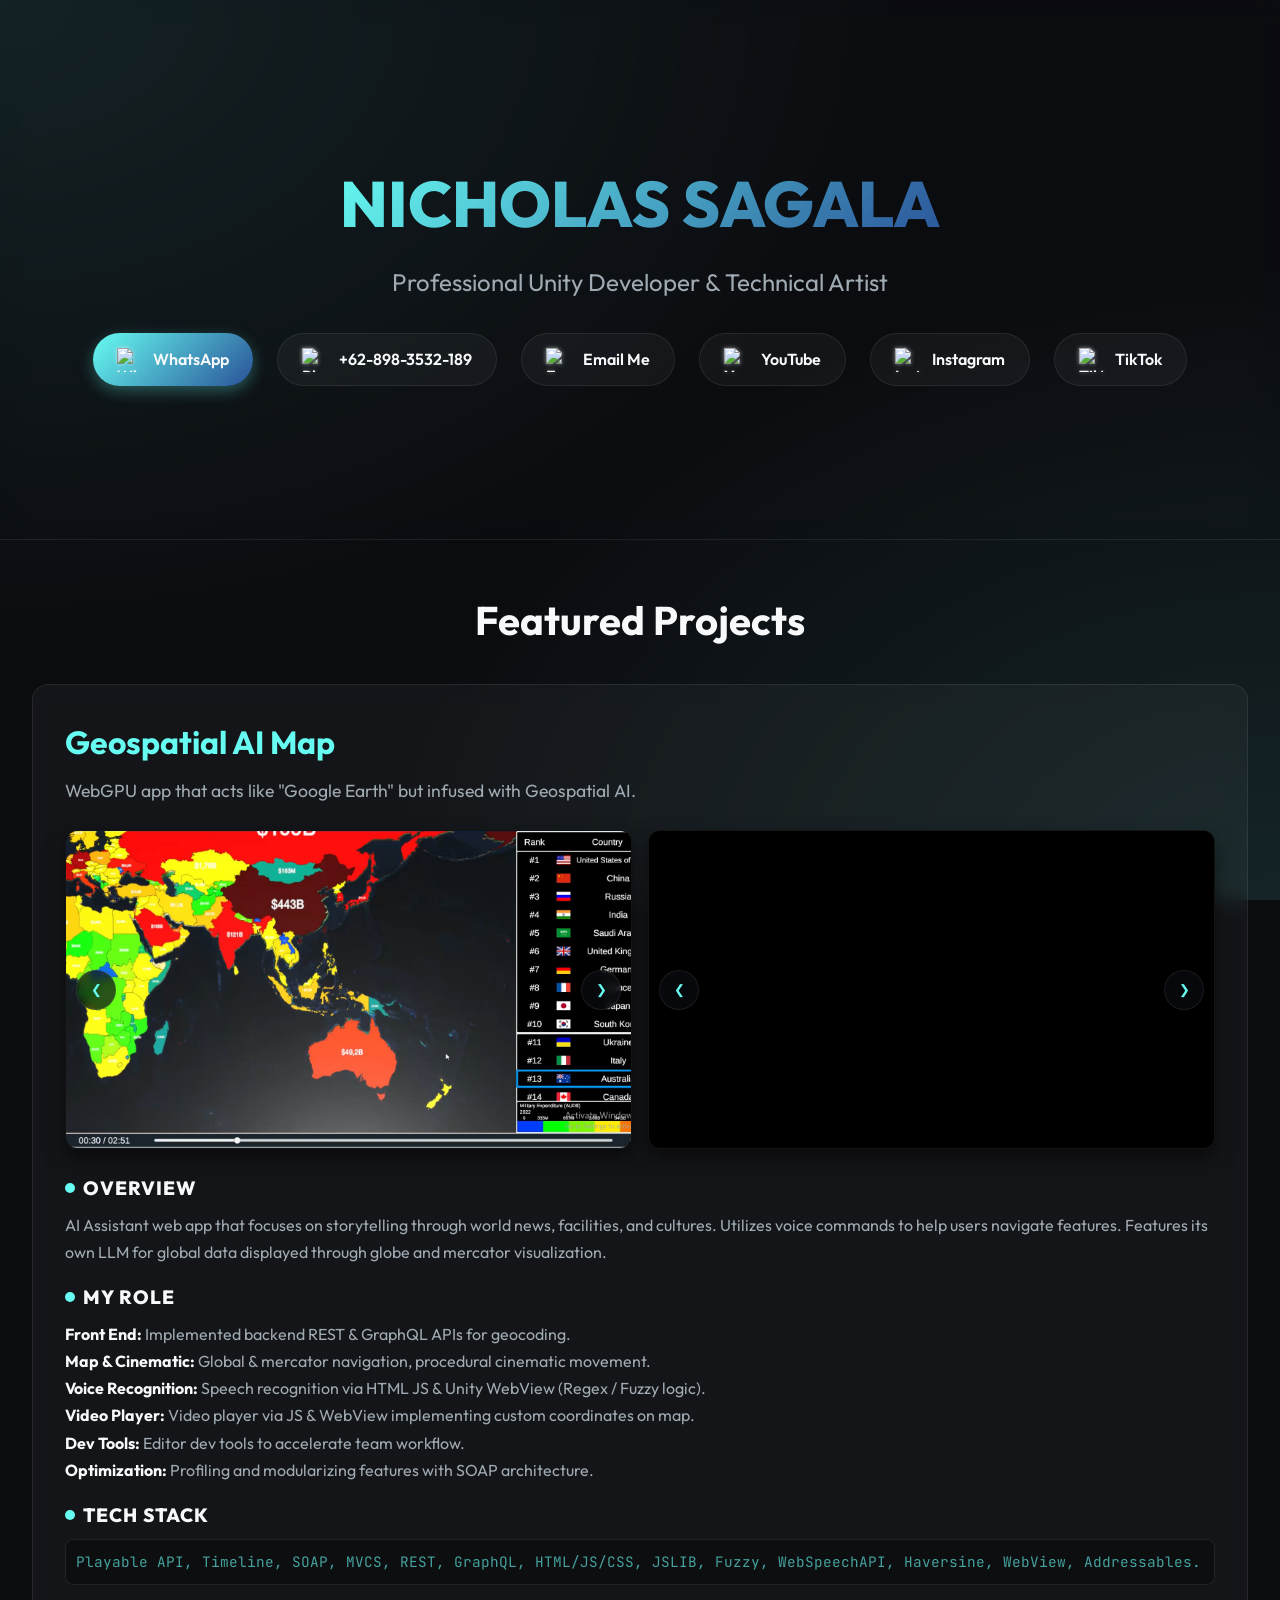
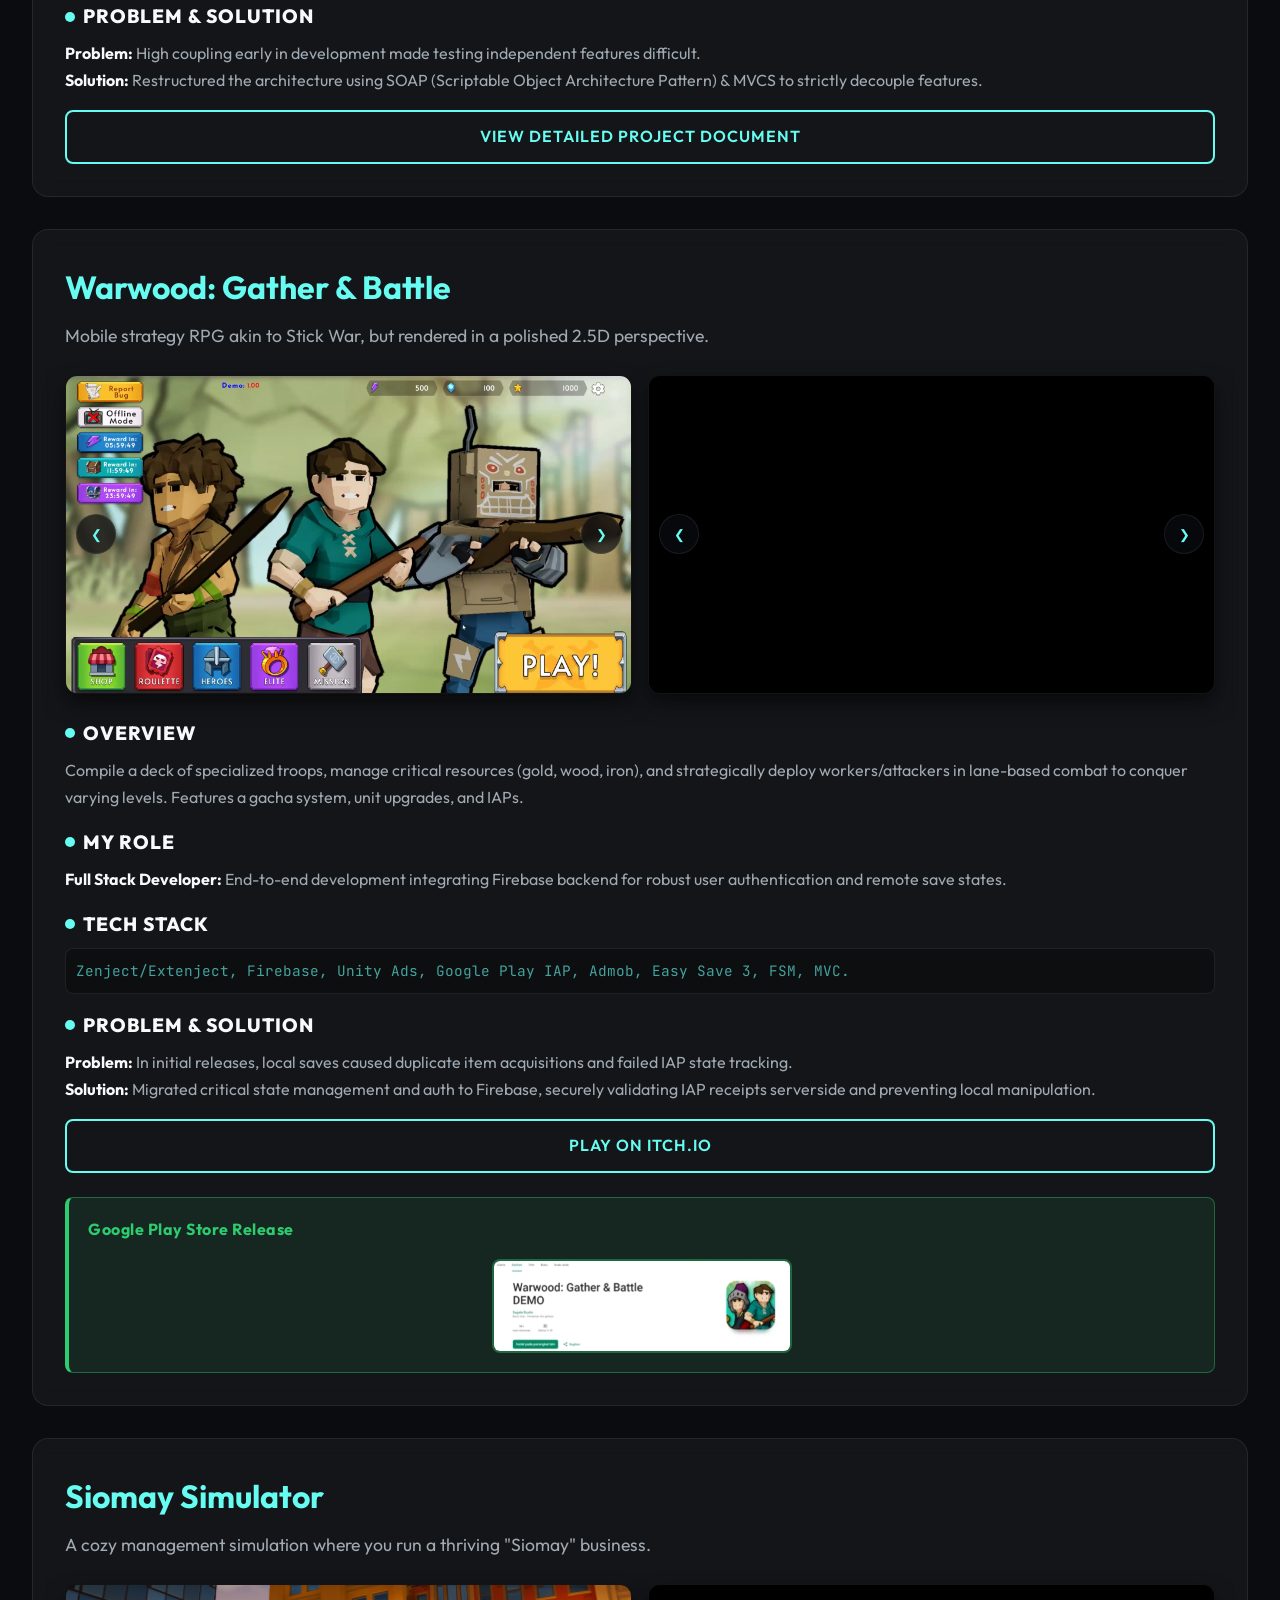
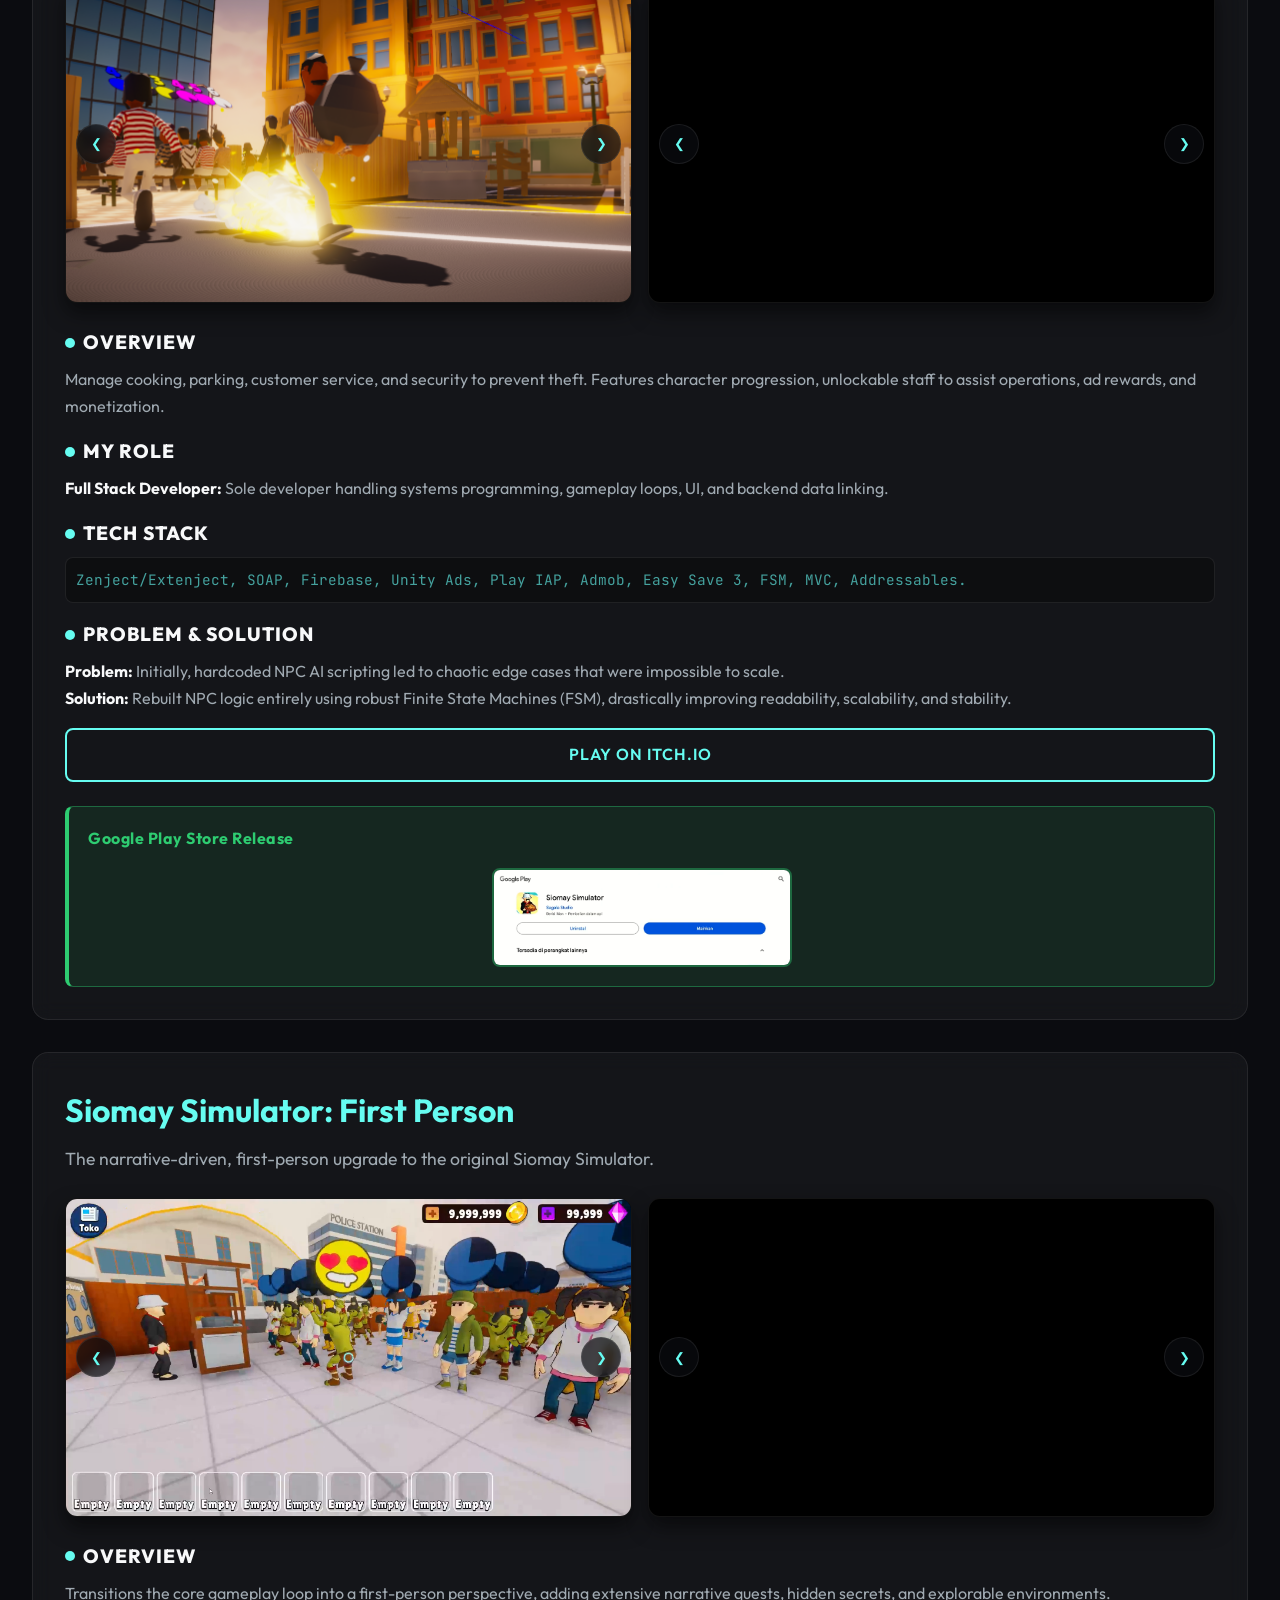
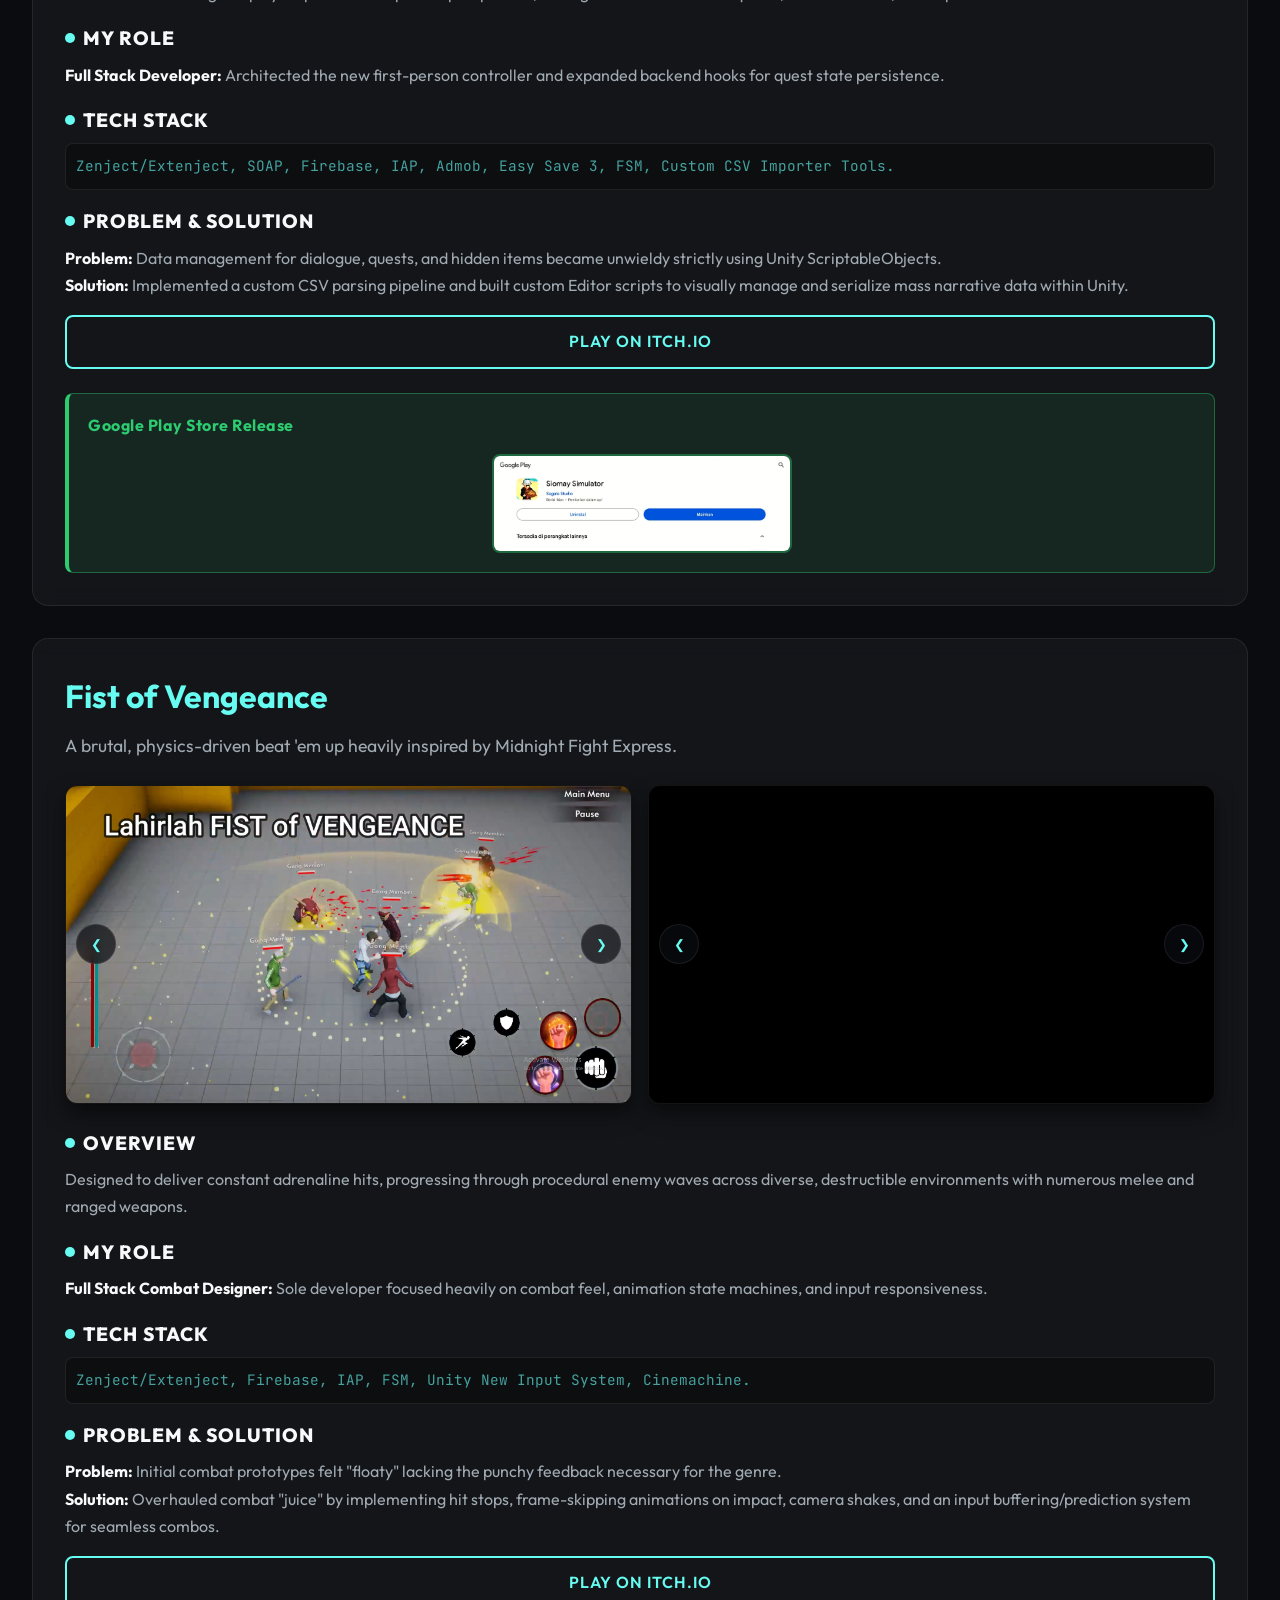
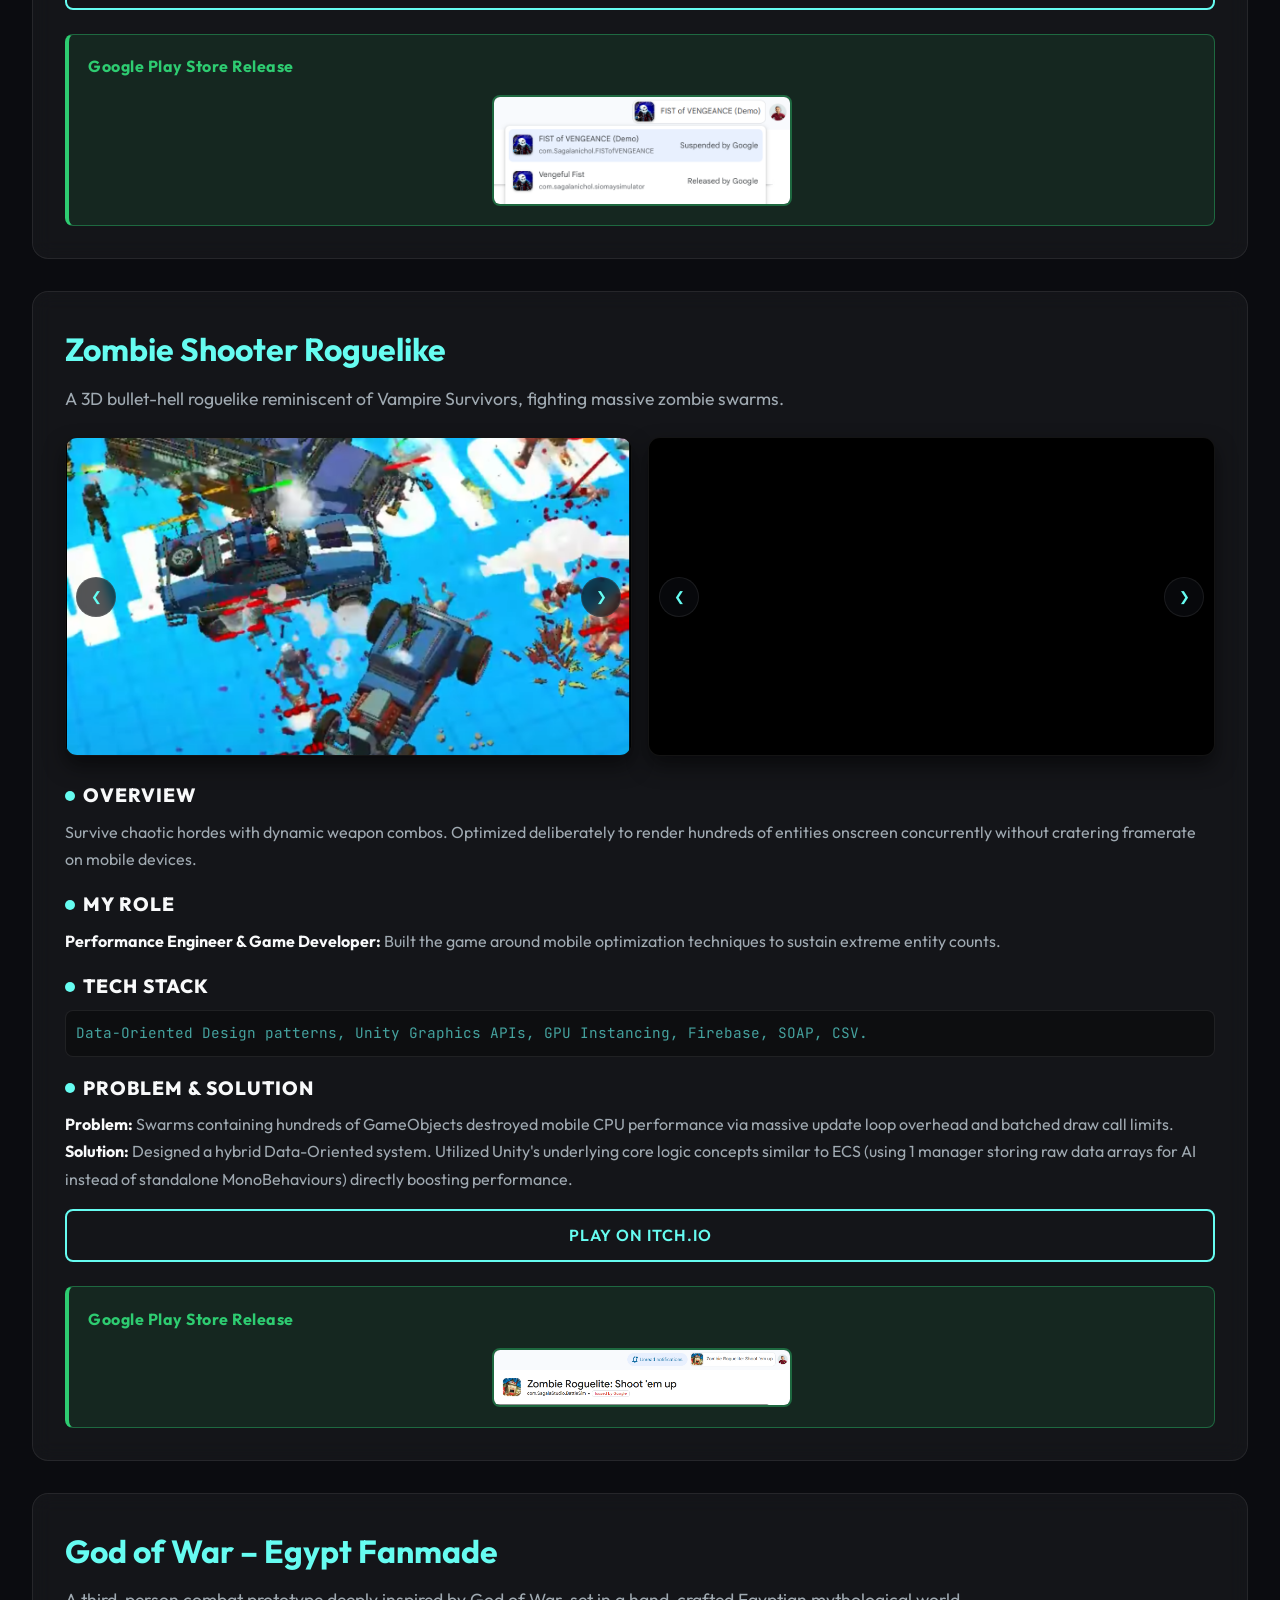
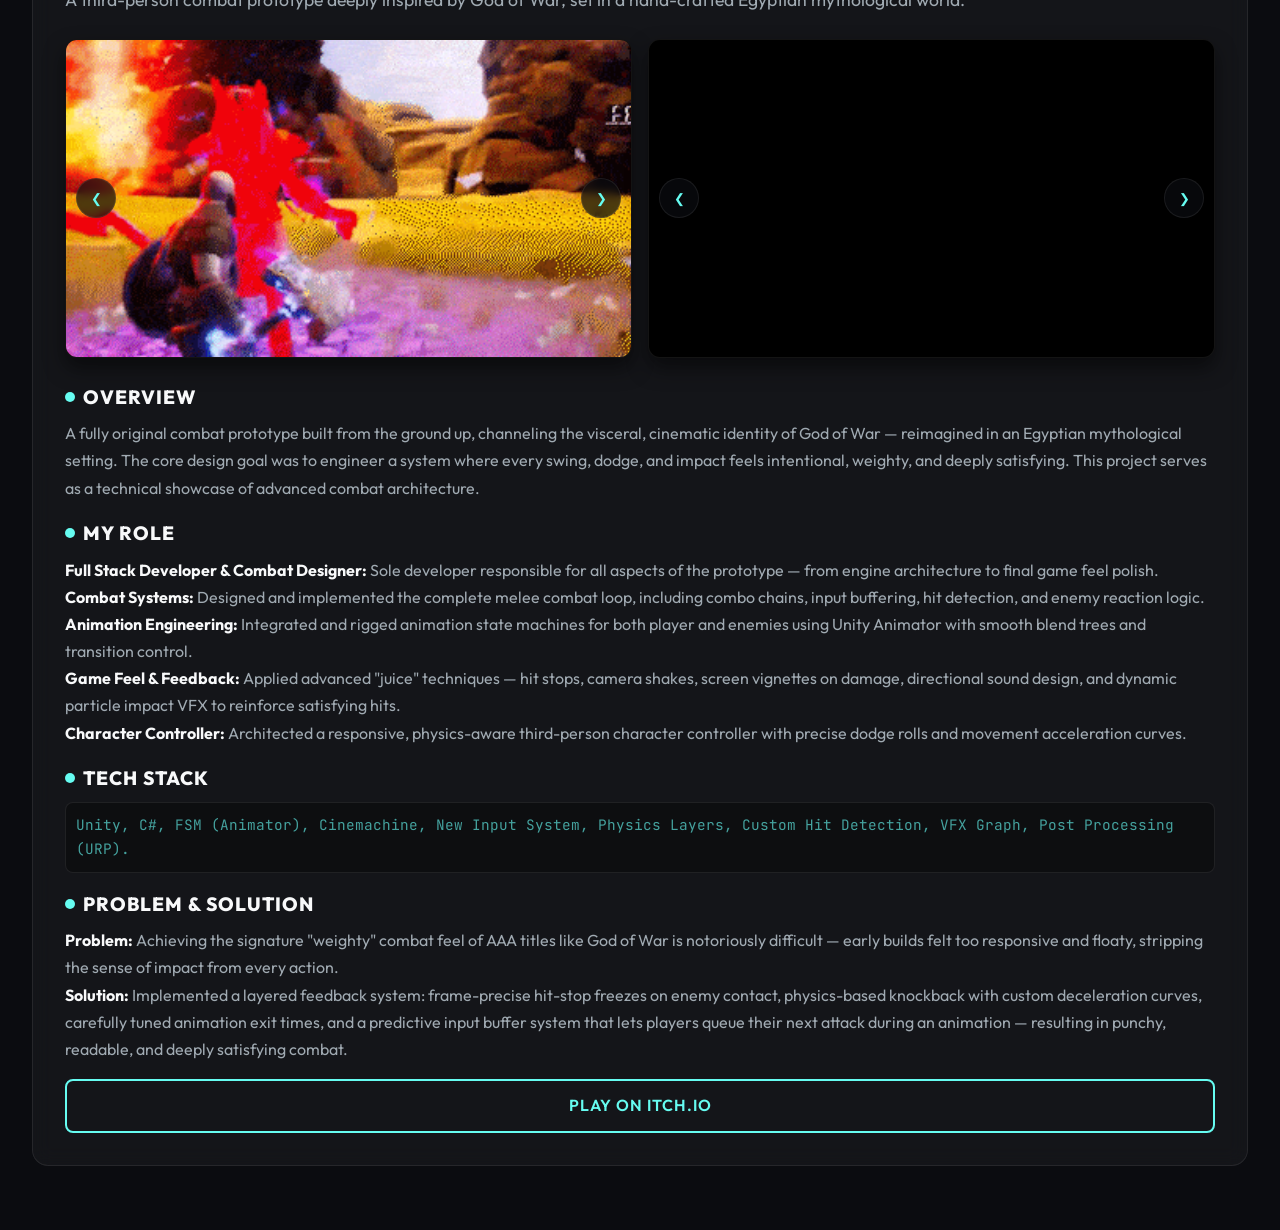
==== index.html @ b05536a5 "update email" ====
<!DOCTYPE html>
<html lang="en">

<head>
    <meta charset="UTF-8">
    <meta name="viewport" content="width=device-width, initial-scale=1.0">
    <title>Nicholas Sagala – Professional Unity Developer</title>
    <!-- Social Metadata for SEO and Link Previews -->
    <meta name="description"
        content="Portfolio of Nicholas Sagala, a Professional Unity Developer and Game Programmer. Specializing in Gameplay, Tools, and System Architecture.">
    <link rel="stylesheet" href="style.css">
</head>

<body>

    <!-- HERO SECTION with CONTACT BUTTONS -->
    <header class="hero" id="home">
        <h1>NICHOLAS SAGALA</h1>
        <p>Professional Unity Developer & Technical Artist</p>

        <div class="social-links">
            <!-- WhatsApp -->
            <a href="https://wa.me/628983532189" target="_blank" class="primary-btn">
                <img src="https://cdn-icons-png.flaticon.com/512/733/733585.png" alt="WhatsApp">
                WhatsApp
            </a>

            <!-- Phone Number -->
            <a href="tel:+628983532189">
                <img src="https://cdn-icons-png.flaticon.com/512/159/159832.png" alt="Phone">
                +62-898-3532-189
            </a>

            <!-- Email -->
            <a href="mailto:nicholas.indonesia1945@gmail.com">
                <img src="https://cdn-icons-png.flaticon.com/512/732/732200.png" alt="Email">
                Email Me
            </a>

            <!-- YouTube -->
            <a href="https://www.youtube.com/@sagalanichol" target="_blank">
                <img src="https://cdn-icons-png.flaticon.com/512/1384/1384060.png" alt="YouTube">
                YouTube
            </a>

            <!-- Instagram -->
            <a href="https://www.instagram.com/sagalanichol" target="_blank">
                <img src="https://cdn-icons-png.flaticon.com/512/2111/2111463.png" alt="Instagram">
                Instagram
            </a>

            <!-- TikTok -->
            <a href="https://www.tiktok.com/@sagalanicholdev" target="_blank">
                <img src="https://cdn-icons-png.flaticon.com/512/3046/3046121.png" alt="TikTok">
                TikTok
            </a>
        </div>
    </header>

    <div class="container">
        <h2 class="section-title-main">Featured Projects</h2>

        <div class="grid-container">

            <!-- PROJECT 1 -->
            <div class="project-card">
                <h2>Geospatial AI Map</h2>
                <p class="subtitle">WebGPU app that acts like "Google Earth" but infused with Geospatial AI.</p>

                <div class="media-row">
                    <!-- IMAGE SLIDESHOW -->
                    <div class="slideshow-container" data-type="img">
                        <div class="slide-track">
                            <img src="assets/project1/AtlasCensored.png" alt="Map">
                            <img src="assets/project1/MercatorDataVis.png" alt="Map">
                            <img src="assets/project1/RussellGlobe.png" alt="Map">
                            <img src="assets/project1/RussellRussellCity.png" alt="Map">
                            <img src="assets/project1/RussellEagle.png" alt="Map">
                            <img src="assets/project1/RussellOffices.png" alt="Map">
                        </div>
                        <button class="nav-btn prev-btn">&#10094;</button>
                        <button class="nav-btn next-btn">&#10095;</button>
                    </div>

                    <!-- VIDEO SLIDESHOW -->
                    <div class="slideshow-container" data-type="video">
                        <div class="slide-track">
                            <iframe src="https://www.youtube.com/embed/0-Sf0RmcyAs"></iframe>
                            <iframe src="https://www.youtube.com/embed/64F3Pwuu7v8"></iframe>
                            <iframe src="https://www.youtube.com/embed/rA1ZNP25pwo"></iframe>
                            <iframe src="https://www.youtube.com/embed/eEb9LOPpvT0"></iframe>
                            <iframe src="https://www.youtube.com/embed/bRGrDQlLMd8"></iframe>
                            <iframe src="https://www.youtube.com/embed/dN81_n3aVnc"></iframe>
                        </div>
                        <button class="nav-btn prev-btn">&#10094;</button>
                        <button class="nav-btn next-btn">&#10095;</button>
                    </div>
                </div>

                <div class="content-group">
                    <h3 class="section-title">Overview</h3>
                    <p>AI Assistant web app that focuses on storytelling through world news, facilities, and cultures.
                        Utilizes voice commands to help users navigate features. Features its own LLM for global data
                        displayed through globe and mercator visualization.</p>
                </div>

                <div class="content-group">
                    <h3 class="section-title">My Role</h3>
                    <p><b>Front End:</b> Implemented backend REST & GraphQL APIs for geocoding.</p>
                    <p><b>Map & Cinematic:</b> Global & mercator navigation, procedural cinematic movement.</p>
                    <p><b>Voice Recognition:</b> Speech recognition via HTML JS & Unity WebView (Regex / Fuzzy logic).
                    </p>
                    <p><b>Video Player:</b> Video player via JS & WebView implementing custom coordinates on map.</p>
                    <p><b>Dev Tools:</b> Editor dev tools to accelerate team workflow.</p>
                    <p><b>Optimization:</b> Profiling and modularizing features with SOAP architecture.</p>
                </div>

                <div class="content-group">
                    <h3 class="section-title">Tech Stack</h3>
                    <p class="tech-stack">Playable API, Timeline, SOAP, MVCS, REST, GraphQL, HTML/JS/CSS, JSLIB, Fuzzy,
                        WebSpeechAPI, Haversine, WebView, Addressables.</p>
                </div>

                <div class="content-group">
                    <h3 class="section-title">Problem & Solution</h3>
                    <p><b>Problem:</b> High coupling early in development made testing independent features difficult.
                    </p>
                    <p><b>Solution:</b> Restructured the architecture using SOAP (Scriptable Object Architecture
                        Pattern) & MVCS to strictly decouple features.</p>
                </div>

                <a class="more-btn"
                    href="https://drive.google.com/file/d/1GEPIk-f9eZATqnYrQyupqY75Gl2HjFSG/view?usp=sharing"
                    target="_blank">View Detailed Project Document</a>
            </div>

            <!-- PROJECT 2 -->
            <div class="project-card">
                <h2>Warwood: Gather & Battle</h2>
                <p class="subtitle">Mobile strategy RPG akin to Stick War, but rendered in a polished 2.5D perspective.
                </p>

                <div class="media-row">
                    <div class="slideshow-container" data-type="img">
                        <div class="slide-track">
                            <img src="assets/project2/BattleScreen.png" alt="Screen">
                            <img src="assets/project2/HomeScreen.png" alt="Screen">
                            <img src="assets/project2/GameplayScreen.png" alt="Screen">
                            <img src="assets/project2/VictoryScreen.png" alt="Screen">
                            <img src="assets/project2/LevelScreen.png" alt="Screen">
                            <img src="assets/project2/GachaScreen.png" alt="Screen">
                            <img src="assets/project2/HeroesSelectionScreen.png" alt="Screen">
                        </div>
                        <button class="nav-btn prev-btn">&#10094;</button>
                        <button class="nav-btn next-btn">&#10095;</button>
                    </div>

                    <div class="slideshow-container" data-type="video">
                        <div class="slide-track">
                            <iframe src="https://www.youtube.com/embed/OfG4Nt20YYw"></iframe>
                        </div>
                        <button class="nav-btn prev-btn">&#10094;</button>
                        <button class="nav-btn next-btn">&#10095;</button>
                    </div>
                </div>

                <div class="content-group">
                    <h3 class="section-title">Overview</h3>
                    <p>Compile a deck of specialized troops, manage critical resources (gold, wood, iron), and
                        strategically deploy workers/attackers in lane-based combat to conquer varying levels. Features
                        a gacha system, unit upgrades, and IAPs.</p>
                </div>

                <div class="content-group">
                    <h3 class="section-title">My Role</h3>
                    <p><b>Full Stack Developer:</b> End-to-end development integrating Firebase backend for robust user
                        authentication and remote save states.</p>
                </div>

                <div class="content-group">
                    <h3 class="section-title">Tech Stack</h3>
                    <p class="tech-stack">Zenject/Extenject, Firebase, Unity Ads, Google Play IAP, Admob, Easy Save 3,
                        FSM, MVC.</p>
                </div>

                <div class="content-group">
                    <h3 class="section-title">Problem & Solution</h3>
                    <p><b>Problem:</b> In initial releases, local saves caused duplicate item acquisitions and failed
                        IAP state tracking.</p>
                    <p><b>Solution:</b> Migrated critical state management and auth to Firebase, securely validating IAP
                        receipts serverside and preventing local manipulation.</p>
                </div>

                <a class="more-btn" href="https://sagalanichol.itch.io/warwood-like-stickwar" target="_blank">Play on
                    Itch.io</a>

                <div class="playstore-warning">
                    <div class="warning-title">Google Play Store Release</div>

                    <img class="proof-image" src="assets/project2/PlaystoreProof.png" alt="Play Store Publish Proof">
                </div>
            </div>

            <!-- PROJECT 3 -->
            <div class="project-card">
                <h2>Siomay Simulator</h2>
                <p class="subtitle">A cozy management simulation where you run a thriving "Siomay" business.</p>

                <div class="media-row">
                    <div class="slideshow-container" data-type="img">
                        <div class="slide-track">
                            <img src="assets/project3/ss1.png" alt="Screen">
                            <img src="assets/project3/ss2.png" alt="Screen">
                            <img src="assets/project3/ss3.png" alt="Screen">
                            <img src="assets/project3/ss4.png" alt="Screen">
                        </div>
                        <button class="nav-btn prev-btn">&#10094;</button>
                        <button class="nav-btn next-btn">&#10095;</button>
                    </div>

                    <div class="slideshow-container" data-type="video">
                        <div class="slide-track">
                            <iframe src="https://www.youtube.com/embed/duE9dmftXEc"></iframe>
                        </div>
                        <button class="nav-btn prev-btn">&#10094;</button>
                        <button class="nav-btn next-btn">&#10095;</button>
                    </div>
                </div>

                <div class="content-group">
                    <h3 class="section-title">Overview</h3>
                    <p>Manage cooking, parking, customer service, and security to prevent theft. Features character
                        progression, unlockable staff to assist operations, ad rewards, and monetization.</p>
                </div>

                <div class="content-group">
                    <h3 class="section-title">My Role</h3>
                    <p><b>Full Stack Developer:</b> Sole developer handling systems programming, gameplay loops, UI, and
                        backend data linking.</p>
                </div>

                <div class="content-group">
                    <h3 class="section-title">Tech Stack</h3>
                    <p class="tech-stack">Zenject/Extenject, SOAP, Firebase, Unity Ads, Play IAP, Admob, Easy Save 3,
                        FSM, MVC, Addressables.</p>
                </div>

                <div class="content-group">
                    <h3 class="section-title">Problem & Solution</h3>
                    <p><b>Problem:</b> Initially, hardcoded NPC AI scripting led to chaotic edge cases that were
                        impossible to scale.</p>
                    <p><b>Solution:</b> Rebuilt NPC logic entirely using robust Finite State Machines (FSM), drastically
                        improving readability, scalability, and stability.</p>
                </div>

                <a class="more-btn" href="https://sagalanichol.itch.io/siomay-tycoon-simulator-alpha-testing"
                    target="_blank">Play on Itch.io</a>

                <div class="playstore-warning">
                    <div class="warning-title">Google Play Store Release</div>
                    <img class="proof-image" src="assets/project3/Proof1.png" alt="Play Store Publish Proof">
                </div>
            </div>

            <!-- PROJECT 4 -->
            <div class="project-card">
                <h2>Siomay Simulator: First Person</h2>
                <p class="subtitle">The narrative-driven, first-person upgrade to the original Siomay Simulator.</p>

                <div class="media-row">
                    <div class="slideshow-container" data-type="img">
                        <div class="slide-track">
                            <img src="assets/project4/ss1.png" alt="Screen">
                            <img src="assets/project4/ss2.png" alt="Screen">
                            <img src="assets/project4/ss3.png" alt="Screen">
                            <img src="assets/project4/ss4.png" alt="Screen">
                            <img src="assets/project4/ss5.png" alt="Screen">
                            <img src="assets/project4/ss6.png" alt="Screen">
                        </div>
                        <button class="nav-btn prev-btn">&#10094;</button>
                        <button class="nav-btn next-btn">&#10095;</button>
                    </div>

                    <div class="slideshow-container" data-type="video">
                        <div class="slide-track">
                            <iframe src="https://www.youtube.com/embed/GxqEOmo-qKs"></iframe>
                            <iframe src="https://www.youtube.com/embed/3mw-Lrzr-bc"></iframe>
                        </div>
                        <button class="nav-btn prev-btn">&#10094;</button>
                        <button class="nav-btn next-btn">&#10095;</button>
                    </div>
                </div>

                <div class="content-group">
                    <h3 class="section-title">Overview</h3>
                    <p>Transitions the core gameplay loop into a first-person perspective, adding extensive narrative
                        quests, hidden secrets, and explorable environments.</p>
                </div>

                <div class="content-group">
                    <h3 class="section-title">My Role</h3>
                    <p><b>Full Stack Developer:</b> Architected the new first-person controller and expanded backend
                        hooks for quest state persistence.</p>
                </div>

                <div class="content-group">
                    <h3 class="section-title">Tech Stack</h3>
                    <p class="tech-stack">Zenject/Extenject, SOAP, Firebase, IAP, Admob, Easy Save 3, FSM, Custom CSV
                        Importer Tools.</p>
                </div>

                <div class="content-group">
                    <h3 class="section-title">Problem & Solution</h3>
                    <p><b>Problem:</b> Data management for dialogue, quests, and hidden items became unwieldy strictly
                        using Unity ScriptableObjects.</p>
                    <p><b>Solution:</b> Implemented a custom CSV parsing pipeline and built custom Editor scripts to
                        visually manage and serialize mass narrative data within Unity.</p>
                </div>

                <a class="more-btn" href="https://sagalanichol.itch.io/siomay-tycoon-simulator-alpha-testing"
                    target="_blank">Play on Itch.io</a>

                <div class="playstore-warning">
                    <div class="warning-title">Google Play Store Release</div>
                    <img class="proof-image" src="assets/project3/Proof1.png" alt="Play Store Publish Proof">
                </div>
            </div>

            <!-- PROJECT 5 -->
            <div class="project-card">
                <h2>Fist of Vengeance</h2>
                <p class="subtitle">A brutal, physics-driven beat 'em up heavily inspired by Midnight Fight Express.</p>

                <div class="media-row">
                    <div class="slideshow-container" data-type="img">
                        <div class="slide-track">
                            <img src="assets/project5/ss1.png" alt="Screen">
                            <img src="assets/project5/ss2.png" alt="Screen">
                            <img src="assets/project5/ss3.png" alt="Screen">
                            <img src="assets/project5/ss4.png" alt="Screen">
                            <img src="assets/project5/ss5.png" alt="Screen">
                            <img src="assets/project5/ss6.png" alt="Screen">
                        </div>
                        <button class="nav-btn prev-btn">&#10094;</button>
                        <button class="nav-btn next-btn">&#10095;</button>
                    </div>

                    <div class="slideshow-container" data-type="video">
                        <div class="slide-track">
                            <iframe src="https://www.youtube.com/embed/XU7PuxBYjoI"></iframe>
                            <iframe src="https://www.youtube.com/embed/EzeT8GUCTcY"></iframe>
                        </div>
                        <button class="nav-btn prev-btn">&#10094;</button>
                        <button class="nav-btn next-btn">&#10095;</button>
                    </div>
                </div>

                <div class="content-group">
                    <h3 class="section-title">Overview</h3>
                    <p>Designed to deliver constant adrenaline hits, progressing through procedural enemy waves across
                        diverse, destructible environments with numerous melee and ranged weapons.</p>
                </div>

                <div class="content-group">
                    <h3 class="section-title">My Role</h3>
                    <p><b>Full Stack Combat Designer:</b> Sole developer focused heavily on combat feel, animation state
                        machines, and input responsiveness.</p>
                </div>

                <div class="content-group">
                    <h3 class="section-title">Tech Stack</h3>
                    <p class="tech-stack">Zenject/Extenject, Firebase, IAP, FSM, Unity New Input System, Cinemachine.
                    </p>
                </div>

                <div class="content-group">
                    <h3 class="section-title">Problem & Solution</h3>
                    <p><b>Problem:</b> Initial combat prototypes felt "floaty" lacking the punchy feedback necessary for
                        the genre.</p>
                    <p><b>Solution:</b> Overhauled combat "juice" by implementing hit stops, frame-skipping animations
                        on impact, camera shakes, and an input buffering/prediction system for seamless combos.</p>
                </div>

                <a class="more-btn" href="https://sagalanichol.itch.io/fov" target="_blank">Play on Itch.io</a>

                <div class="playstore-warning">
                    <div class="warning-title">Google Play Store Release</div>
                    <img class="proof-image" src="assets/project5/proof.png" alt="Play Store Publish Proof">
                </div>
            </div>

            <!-- PROJECT 6 -->
            <div class="project-card">
                <h2>Zombie Shooter Roguelike</h2>
                <p class="subtitle">A 3D bullet-hell roguelike reminiscent of Vampire Survivors, fighting massive zombie
                    swarms.</p>

                <div class="media-row">
                    <div class="slideshow-container" data-type="img">
                        <div class="slide-track">
                            <img src="assets/project6/ss1.png" alt="Screen">
                            <img src="assets/project6/ss2.png" alt="Screen">
                            <img src="assets/project6/ss3.png" alt="Screen">
                            <img src="assets/project6/ss4.png" alt="Screen">
                            <img src="assets/project6/ss5.png" alt="Screen">
                            <img src="assets/project6/ss6.png" alt="Screen">
                            <img src="assets/project6/ss7.png" alt="Screen">
                            <img src="assets/project6/ss8.png" alt="Screen">
                            <img src="assets/project6/ss9.png" alt="Screen">
                            <img src="assets/project6/ss10.png" alt="Screen">
                        </div>
                        <button class="nav-btn prev-btn">&#10094;</button>
                        <button class="nav-btn next-btn">&#10095;</button>
                    </div>

                    <div class="slideshow-container" data-type="video">
                        <div class="slide-track">
                            <iframe src="https://www.youtube.com/embed/tBhHSELhuVg"></iframe>
                            <iframe src="https://www.youtube.com/embed/-_9VlMjxiWs"></iframe>
                            <iframe src="https://www.youtube.com/embed/19idonBQGno"></iframe>
                            <iframe src="https://www.youtube.com/embed/CkfwoFCoRXc"></iframe>
                            <iframe src="https://www.youtube.com/embed/9dO44yQXMRA"></iframe>
                        </div>
                        <button class="nav-btn prev-btn">&#10094;</button>
                        <button class="nav-btn next-btn">&#10095;</button>
                    </div>
                </div>

                <div class="content-group">
                    <h3 class="section-title">Overview</h3>
                    <p>Survive chaotic hordes with dynamic weapon combos. Optimized deliberately to render hundreds of
                        entities onscreen concurrently without cratering framerate on mobile devices.</p>
                </div>

                <div class="content-group">
                    <h3 class="section-title">My Role</h3>
                    <p><b>Performance Engineer & Game Developer:</b> Built the game around mobile optimization
                        techniques to sustain extreme entity counts.</p>
                </div>

                <div class="content-group">
                    <h3 class="section-title">Tech Stack</h3>
                    <p class="tech-stack">Data-Oriented Design patterns, Unity Graphics APIs, GPU Instancing, Firebase,
                        SOAP, CSV.</p>
                </div>

                <div class="content-group">
                    <h3 class="section-title">Problem & Solution</h3>
                    <p><b>Problem:</b> Swarms containing hundreds of GameObjects destroyed mobile CPU performance via
                        massive update loop overhead and batched draw call limits.</p>
                    <p><b>Solution:</b> Designed a hybrid Data-Oriented system. Utilized Unity's underlying core logic
                        concepts similar to ECS (using 1 manager storing raw data arrays for AI instead of standalone
                        MonoBehaviours) directly boosting performance.</p>
                </div>

                <a class="more-btn" href="https://sagalanichol.itch.io/zombie-roguelite" target="_blank">Play on
                    Itch.io</a>

                <div class="playstore-warning">
                    <div class="warning-title">Google Play Store Release</div>
                    <img class="proof-image" src="assets/project6/proof.png" alt="Play Store Publish Proof">
                </div>
            </div>

            <!-- PROJECT 7 -->
            <div class="project-card">
                <h2>God of War – Egypt Fanmade</h2>
                <p class="subtitle">A third-person combat prototype deeply inspired by God of War, set in a hand-crafted
                    Egyptian mythological world.</p>

                <div class="media-row">
                    <!-- GIF SLIDESHOW -->
                    <div class="slideshow-container" data-type="img">
                        <div class="slide-track">
                            <img src="assets/project7/01.gif" alt="Combat Demo">
                            <img src="assets/project7/02.gif" alt="Combat Demo">
                            <img src="assets/project7/03.gif" alt="Combat Demo">
                            <img src="assets/project7/04.gif" alt="Combat Demo">
                            <img src="assets/project7/05.gif" alt="Combat Demo">
                        </div>
                        <button class="nav-btn prev-btn">&#10094;</button>
                        <button class="nav-btn next-btn">&#10095;</button>
                    </div>

                    <!-- VIDEO SLIDESHOW -->
                    <div class="slideshow-container" data-type="video">
                        <div class="slide-track">
                            <iframe src="https://www.youtube.com/embed/f0rRTMebs1c"
                                referrerpolicy="strict-origin-when-cross-origin" allowfullscreen></iframe>
                        </div>
                        <button class="nav-btn prev-btn">&#10094;</button>
                        <button class="nav-btn next-btn">&#10095;</button>
                    </div>
                </div>

                <div class="content-group">
                    <h3 class="section-title">Overview</h3>
                    <p>A fully original combat prototype built from the ground up, channeling the visceral, cinematic
                        identity of God of War — reimagined in an Egyptian mythological setting. The core design goal
                        was to engineer a system where every swing, dodge, and impact feels intentional, weighty, and
                        deeply satisfying. This project serves as a technical showcase of advanced combat architecture.
                    </p>
                </div>

                <div class="content-group">
                    <h3 class="section-title">My Role</h3>
                    <p><b>Full Stack Developer & Combat Designer:</b> Sole developer responsible for all aspects of the
                        prototype — from engine architecture to final game feel polish.</p>
                    <p><b>Combat Systems:</b> Designed and implemented the complete melee combat loop, including combo
                        chains, input buffering, hit detection, and enemy reaction logic.</p>
                    <p><b>Animation Engineering:</b> Integrated and rigged animation state machines for both player and
                        enemies using Unity Animator with smooth blend trees and transition control.</p>
                    <p><b>Game Feel & Feedback:</b> Applied advanced "juice" techniques — hit stops, camera shakes,
                        screen vignettes on damage, directional sound design, and dynamic particle impact VFX to
                        reinforce satisfying hits.</p>
                    <p><b>Character Controller:</b> Architected a responsive, physics-aware third-person character
                        controller with precise dodge rolls and movement acceleration curves.</p>
                </div>

                <div class="content-group">
                    <h3 class="section-title">Tech Stack</h3>
                    <p class="tech-stack">Unity, C#, FSM (Animator), Cinemachine, New Input System, Physics Layers,
                        Custom Hit Detection, VFX Graph, Post Processing (URP).</p>
                </div>

                <div class="content-group">
                    <h3 class="section-title">Problem & Solution</h3>
                    <p><b>Problem:</b> Achieving the signature "weighty" combat feel of AAA titles like God of War is
                        notoriously difficult — early builds felt too responsive and floaty, stripping the sense of
                        impact from every action.</p>
                    <p><b>Solution:</b> Implemented a layered feedback system: frame-precise hit-stop freezes on enemy
                        contact, physics-based knockback with custom deceleration curves, carefully tuned animation exit
                        times, and a predictive input buffer system that lets players queue their next attack during an
                        animation — resulting in punchy, readable, and deeply satisfying combat.</p>
                </div>

                <a class="more-btn" href="https://sagalanichol.itch.io/god-of-war-egypt-edition-fanmade"
                    target="_blank">Play on Itch.io</a>
            </div>

        </div>
    </div>

    <script src="script.js"></script>
</body>

</html>
---- style.css ----
@import url('https://fonts.googleapis.com/css2?family=Outfit:wght@300;400;600;800&family=JetBrains+Mono&display=swap');

:root {
    --bg-color: #0b0c10;
    --card-bg: rgba(255, 255, 255, 0.04);
    --card-border: rgba(255, 255, 255, 0.08);
    --card-hover: rgba(255, 255, 255, 0.08);
    --text-main: #f8f9fa;
    --text-muted: #a0aab2;
    --accent: #66fcf1;
    --accent-secondary: #45a29e;
    --gradient: linear-gradient(135deg, var(--accent) 0%, #2a5298 100%);
    --danger: rgba(46, 204, 113, 0.1);
    --danger-border: rgba(46, 204, 113, 0.4);
}

* {
    box-sizing: border-box;
    margin: 0;
    padding: 0;
}

body {
    background-color: var(--bg-color);
    background-image:
        radial-gradient(at 0% 0%, rgba(69, 162, 158, 0.15) 0px, transparent 50%),
        radial-gradient(at 100% 100%, rgba(102, 252, 241, 0.1) 0px, transparent 50%);
    background-attachment: fixed;
    color: var(--text-main);
    font-family: 'Outfit', sans-serif;
    line-height: 1.6;
    overflow-x: hidden;
}

/* Navbar / Hero */
.hero {
    min-height: 60vh;
    display: flex;
    flex-direction: column;
    justify-content: center;
    align-items: center;
    text-align: center;
    padding: 2rem;
    position: relative;
    border-bottom: 1px solid var(--card-border);
    backdrop-filter: blur(10px);
    margin-bottom: 3rem;
}

.hero h1 {
    font-size: 4rem;
    font-weight: 800;
    margin-bottom: 0.5rem;
    background: var(--gradient);
    -webkit-background-clip: text;
    -webkit-text-fill-color: transparent;
    animation: fadeInDown 1s ease-out;
}

.hero p {
    font-size: 1.5rem;
    color: var(--text-muted);
    margin-bottom: 2rem;
    animation: fadeInUp 1s ease-out 0.2s both;
}

.social-links {
    display: flex;
    gap: 1.5rem;
    flex-wrap: wrap;
    justify-content: center;
    animation: fadeInUp 1s ease-out 0.4s both;
}

.social-links a {
    display: flex;
    align-items: center;
    gap: 0.8rem;
    padding: 0.8rem 1.5rem;
    background: var(--card-bg);
    border: 1px solid var(--card-border);
    border-radius: 50px;
    color: var(--text-main);
    text-decoration: none;
    font-weight: 600;
    transition: all 0.3s cubic-bezier(0.4, 0, 0.2, 1);
    backdrop-filter: blur(5px);
}

.social-links a img {
    width: 24px;
    height: 24px;
    filter: drop-shadow(0 0 2px rgba(255, 255, 255, 0.5));
}

.social-links a:hover {
    transform: translateY(-5px);
    background: var(--card-hover);
    border-color: var(--accent);
    box-shadow: 0 10px 20px rgba(102, 252, 241, 0.15);
}

.social-links a.primary-btn {
    background: var(--gradient);
    border: none;
    box-shadow: 0 5px 15px rgba(102, 252, 241, 0.3);
}

.social-links a.primary-btn:hover {
    box-shadow: 0 10px 25px rgba(102, 252, 241, 0.5);
}

/* Portfolio Section */
.container {
    max-width: 1400px;
    margin: 0 auto;
    padding: 0 2rem 4rem 2rem;
}

.section-title-main {
    font-size: 2.5rem;
    margin-bottom: 2rem;
    text-align: center;
    color: var(--text-main);
}

.grid-container {
    display: grid;
    grid-template-columns: repeat(auto-fill, minmax(600px, 1fr));
    gap: 2rem;
}

/* Project Card */
.project-card {
    background: var(--card-bg);
    border: 1px solid var(--card-border);
    border-radius: 16px;
    padding: 2rem;
    backdrop-filter: blur(10px);
    transition: transform 0.3s ease, border-color 0.3s ease;
    display: flex;
    flex-direction: column;
}

.project-card:hover {
    transform: translateY(-5px);
    border-color: var(--accent-secondary);
}

.project-card h2 {
    font-size: 2rem;
    margin-bottom: 0.5rem;
    color: var(--accent);
}

.project-card .subtitle {
    color: var(--text-muted);
    font-size: 1.1rem;
    margin-bottom: 1.5rem;
}

.media-row {
    display: grid;
    grid-template-columns: 1fr 1fr;
    gap: 1rem;
    margin-bottom: 1.5rem;
}

.slideshow-container {
    position: relative;
    border-radius: 12px;
    overflow: hidden;
    aspect-ratio: 16/9;
    background: #000;
    box-shadow: 0 10px 20px rgba(0, 0, 0, 0.5);
    border: 1px solid var(--card-border);
}

.slide-track {
    width: 100%;
    height: 100%;
    position: relative;
}

.slide {
    position: absolute;
    top: 0;
    left: 0;
    width: 100%;
    height: 100%;
    opacity: 0;
    transition: opacity 0.5s ease-in-out;
    object-fit: cover;
    pointer-events: none;
}

.slide.active {
    opacity: 1;
    pointer-events: auto;
}

iframe.slide {
    border: none;
}

.nav-btn {
    position: absolute;
    top: 50%;
    transform: translateY(-50%);
    background: rgba(11, 12, 16, 0.7);
    color: var(--accent);
    border: 1px solid var(--card-border);
    width: 40px;
    height: 40px;
    border-radius: 50%;
    display: flex;
    align-items: center;
    justify-content: center;
    cursor: pointer;
    z-index: 10;
    transition: all 0.2s;
    backdrop-filter: blur(5px);
}

.nav-btn:hover {
    background: var(--accent);
    color: var(--bg-color);
}

.prev-btn {
    left: 10px;
}

.next-btn {
    right: 10px;
}

/* Content sections */
.content-group {
    margin-bottom: 1rem;
}

.section-title {
    font-size: 1.2rem;
    font-weight: 800;
    color: var(--text-main);
    margin-bottom: 0.5rem;
    text-transform: uppercase;
    letter-spacing: 1px;
    display: flex;
    align-items: center;
    gap: 0.5rem;
}

.section-title::before {
    content: '';
    display: block;
    width: 10px;
    height: 10px;
    background: var(--accent);
    border-radius: 50%;
}

.project-card p {
    color: var(--text-muted);
    font-size: 1rem;
    line-height: 1.7;
}

.project-card b {
    color: var(--text-main);
}

/* Tags for Tech Stack (if we convert string to tags later, or just style the paragraph) */
.tech-stack {
    font-family: 'JetBrains Mono', monospace;
    font-size: 0.9rem !important;
    background: rgba(0, 0, 0, 0.3);
    padding: 10px;
    border-radius: 8px;
    border: 1px solid var(--card-border);
    color: var(--accent-secondary) !important;
}

/* Call to Action Project Links */
.more-btn {
    display: inline-flex;
    align-items: center;
    justify-content: center;
    margin-top: auto;
    padding: 12px 24px;
    background: transparent;
    border: 2px solid var(--accent);
    color: var(--accent);
    border-radius: 8px;
    text-decoration: none;
    font-weight: 600;
    text-transform: uppercase;
    letter-spacing: 1px;
    transition: all 0.3s;
    cursor: pointer;
}

.more-btn:hover {
    background: var(--accent);
    color: var(--bg-color);
    box-shadow: 0 0 15px rgba(102, 252, 241, 0.4);
}

/* Play Store Box */
.playstore-warning {
    margin-top: 1.5rem;
    padding: 1.2rem;
    background: rgba(46, 204, 113, 0.1);
    border: 1px solid rgba(46, 204, 113, 0.4);
    border-radius: 8px;
    border-left: 4px solid #2ecc71;
}

.warning-title {
    color: #2ecc71;
    font-weight: 700;
    font-size: 1rem;
    margin-bottom: 0.75rem;
    letter-spacing: 0.5px;
}

.proof-image {
    width: 100%;
    max-width: 300px;
    display: block;
    margin: 1rem auto 0;
    border-radius: 8px;
    border: 2px solid var(--danger-border);
    transition: transform 0.3s ease;
}

.proof-image:hover {
    transform: scale(1.05);
}

/* Animations */
@keyframes fadeInUp {
    from {
        opacity: 0;
        transform: translateY(20px);
    }

    to {
        opacity: 1;
        transform: translateY(0);
    }
}

@keyframes fadeInDown {
    from {
        opacity: 0;
        transform: translateY(-20px);
    }

    to {
        opacity: 1;
        transform: translateY(0);
    }
}

/* Responsive */
@media (max-width: 1200px) {
    .grid-container {
        grid-template-columns: 1fr;
    }
}

@media (max-width: 768px) {
    .hero h1 {
        font-size: 3rem;
    }

    .media-row {
        grid-template-columns: 1fr;
    }

    .hero {
        min-height: auto;
        padding: 4rem 2rem;
    }
}
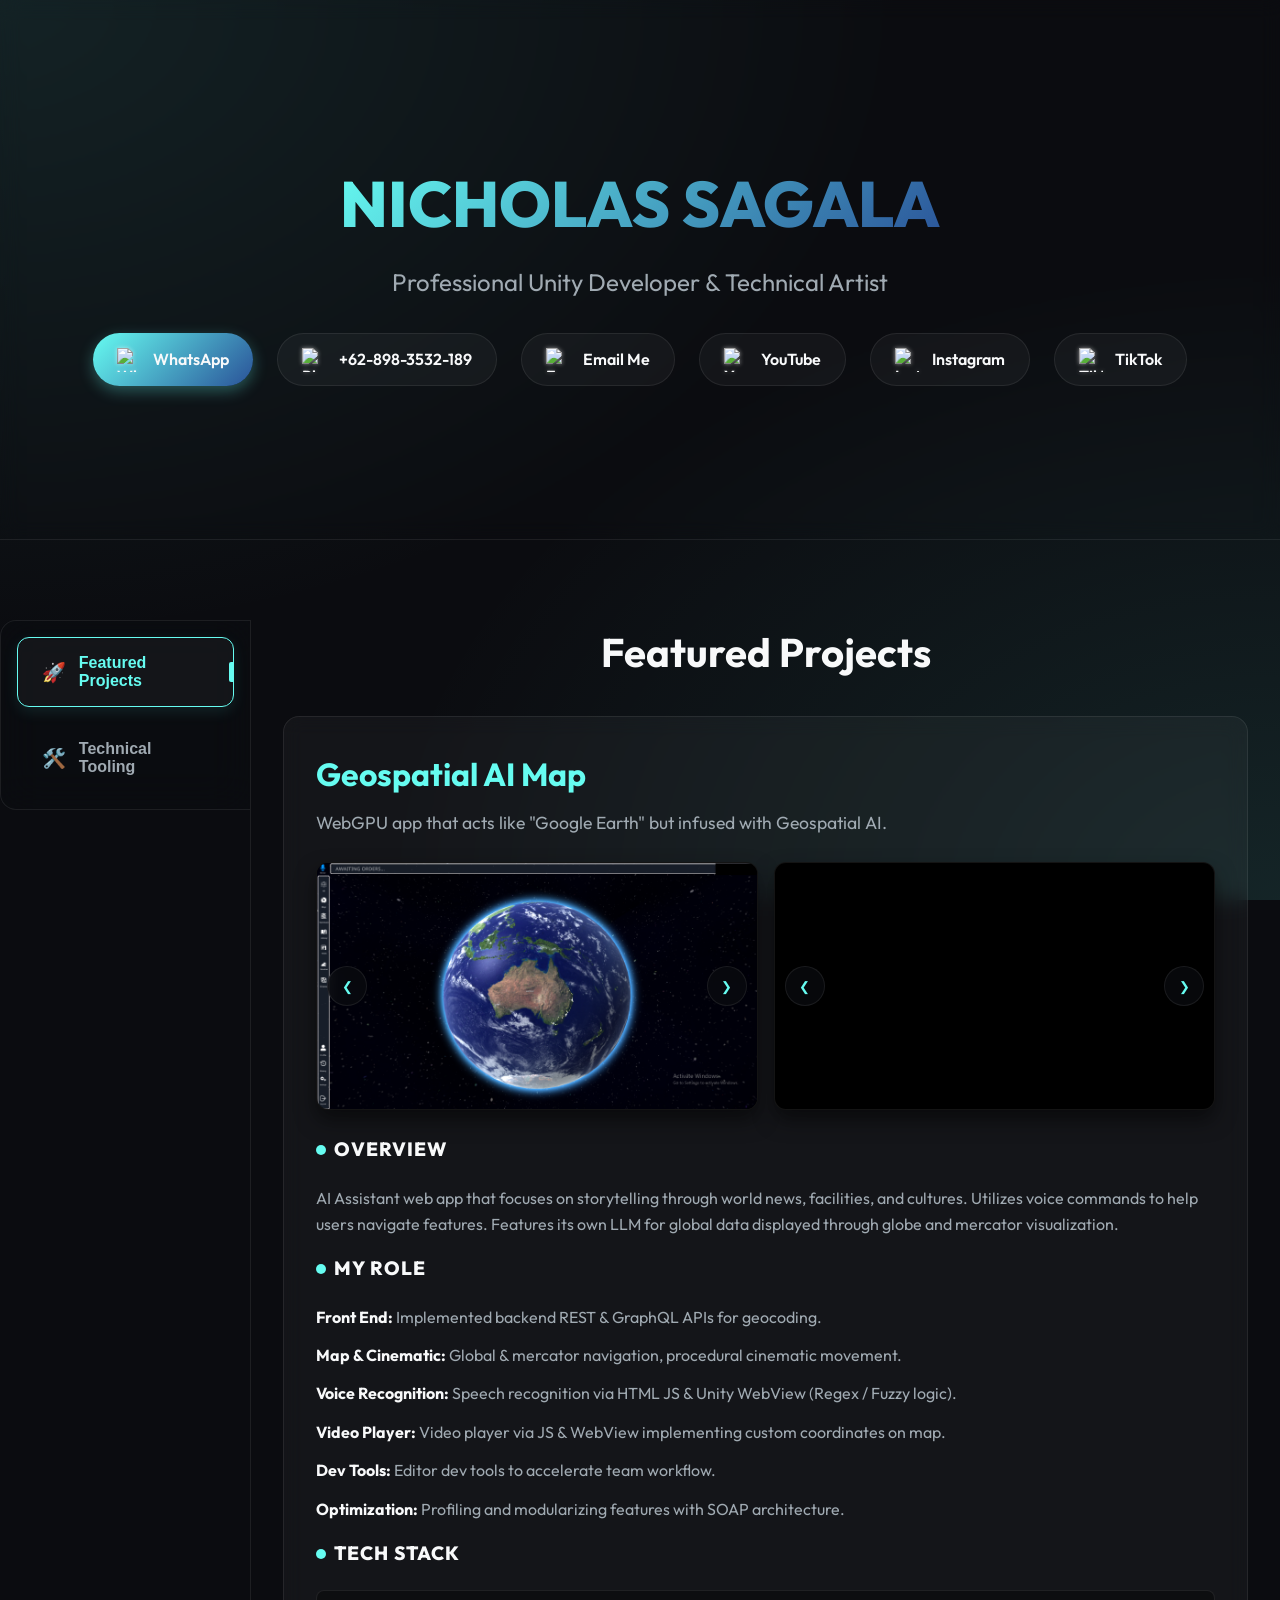
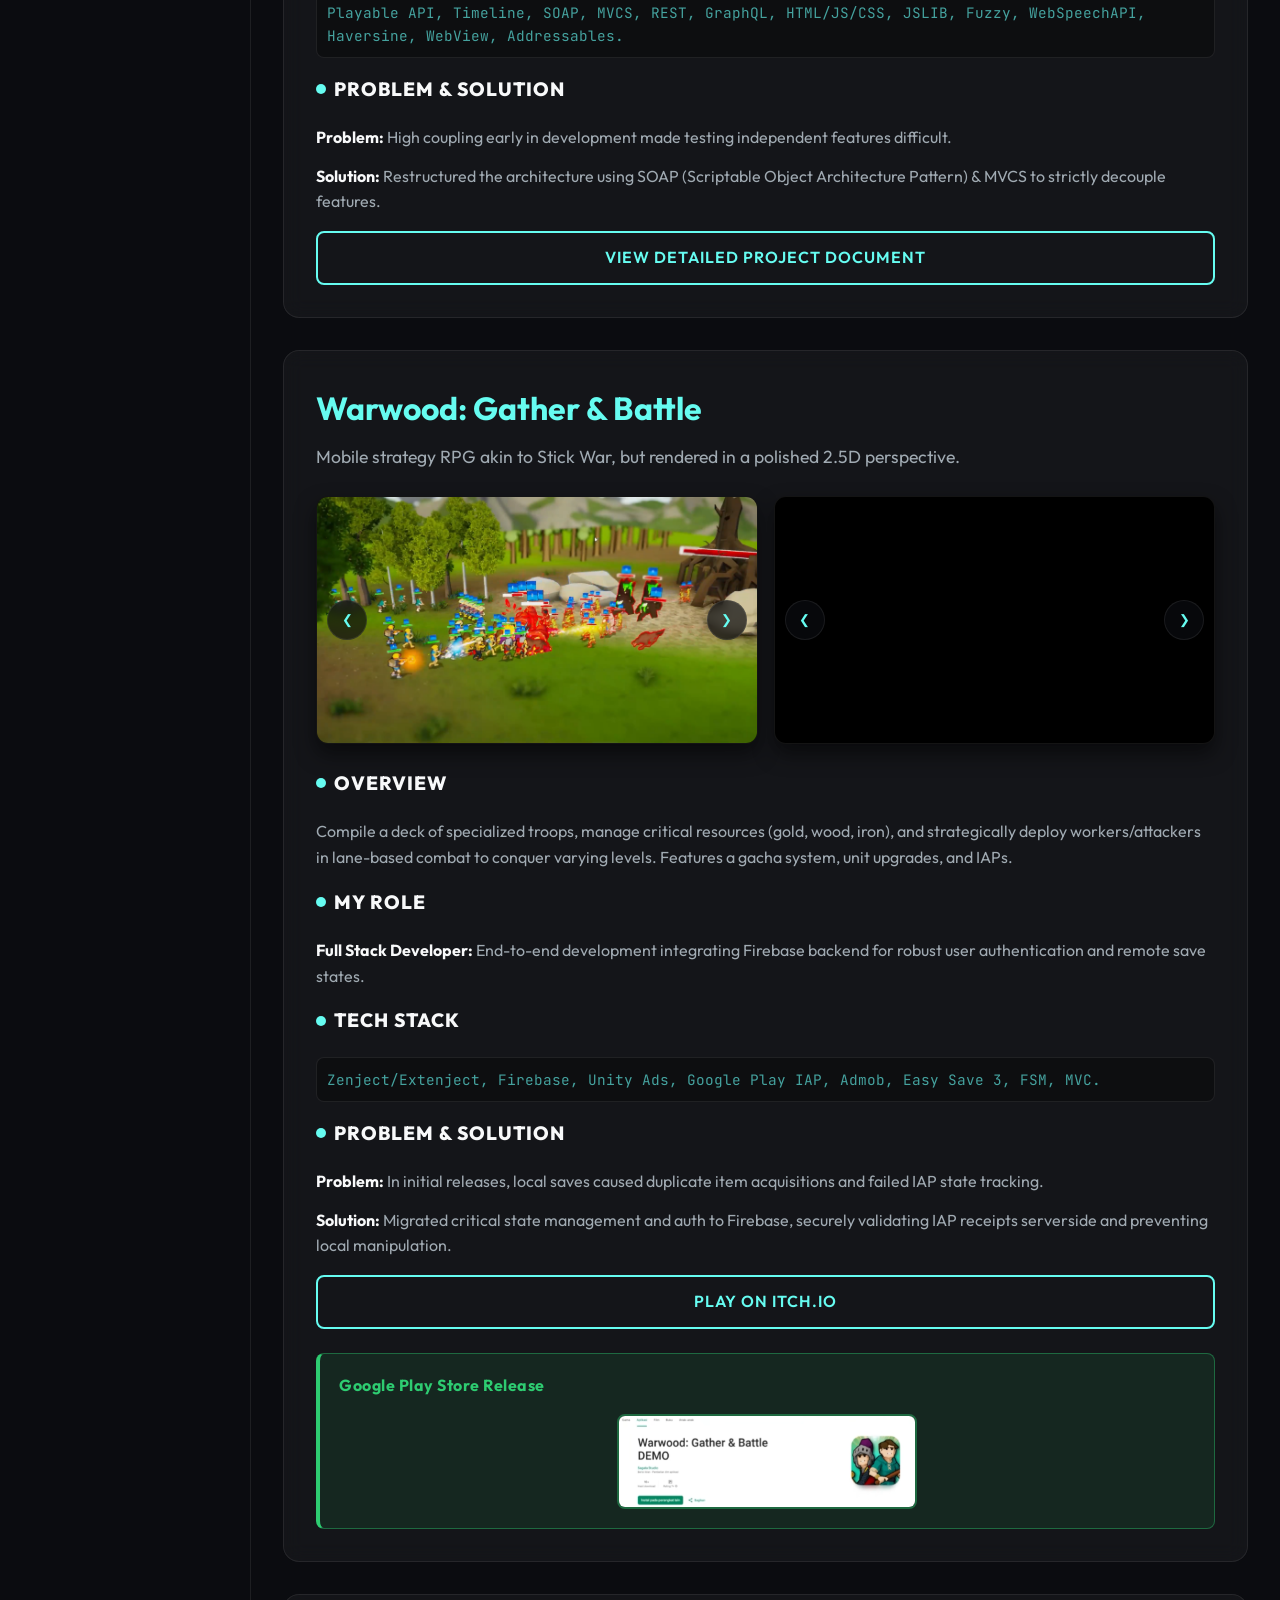
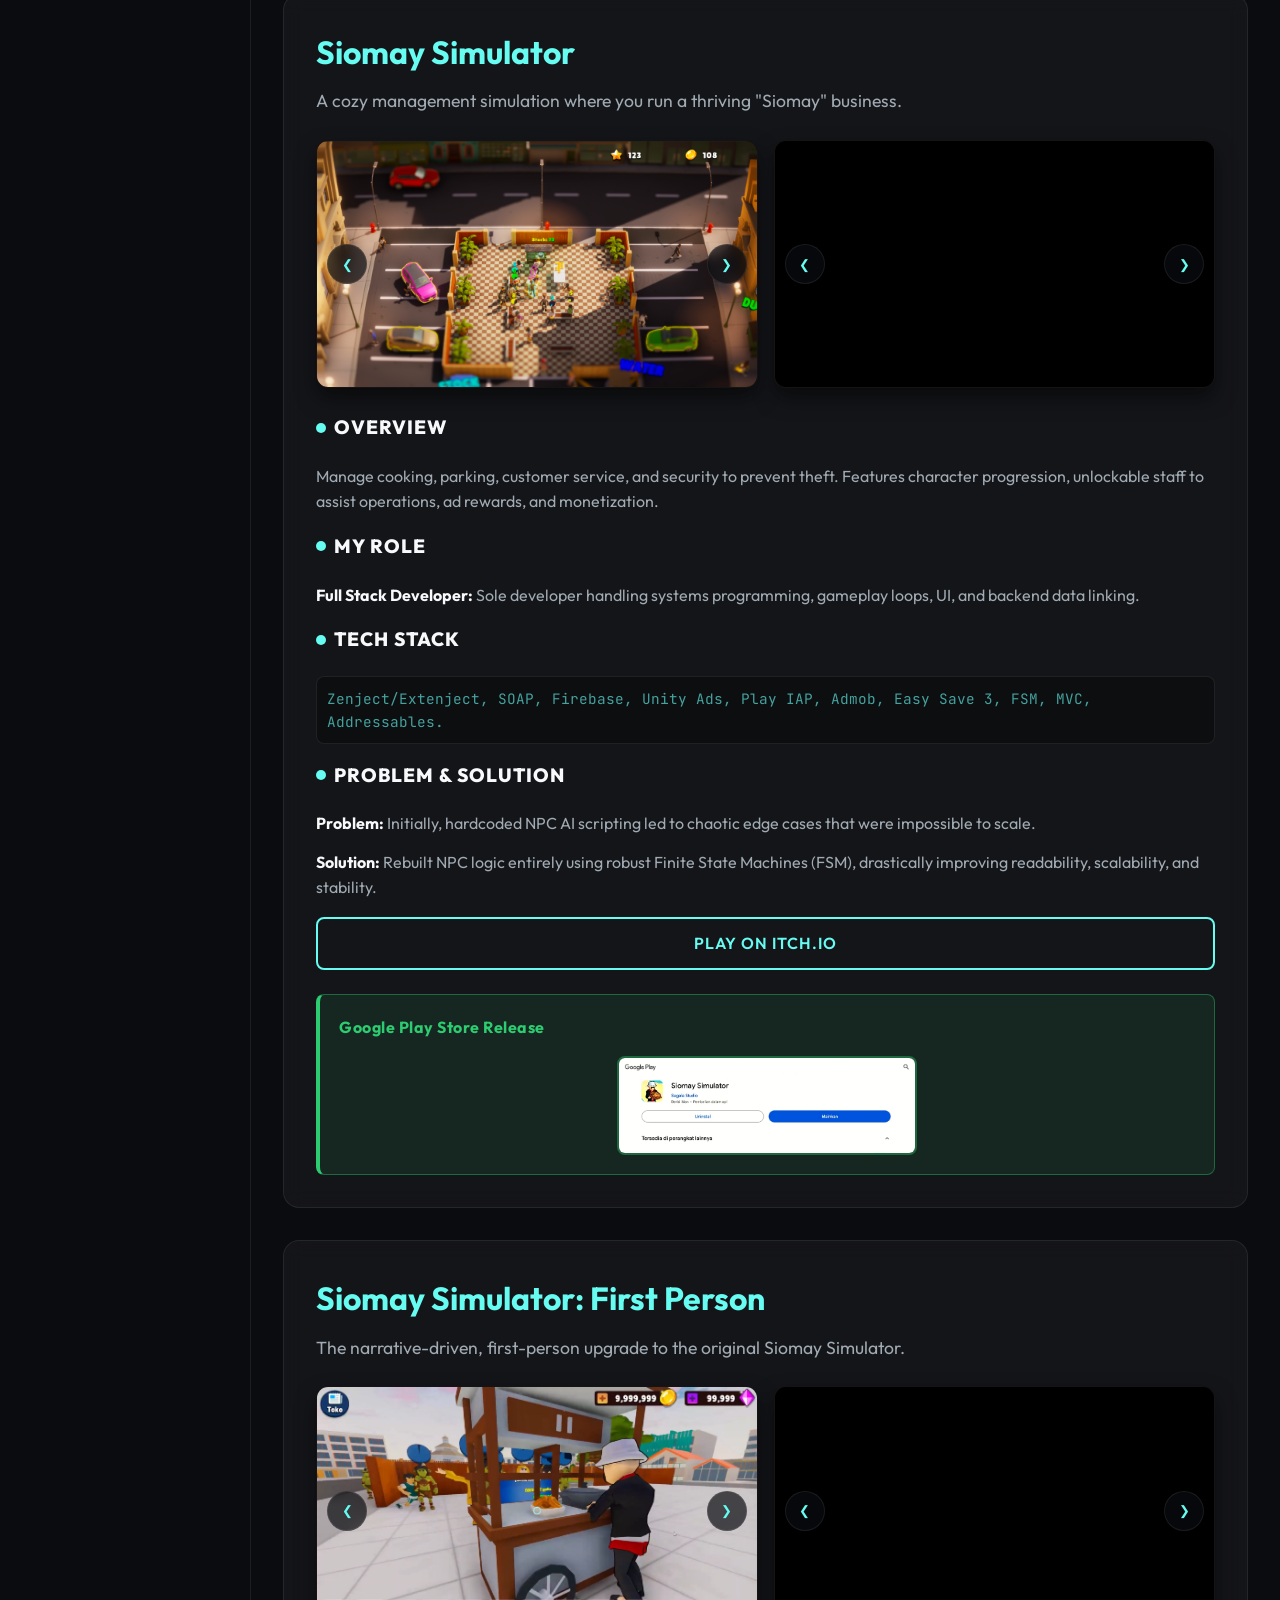
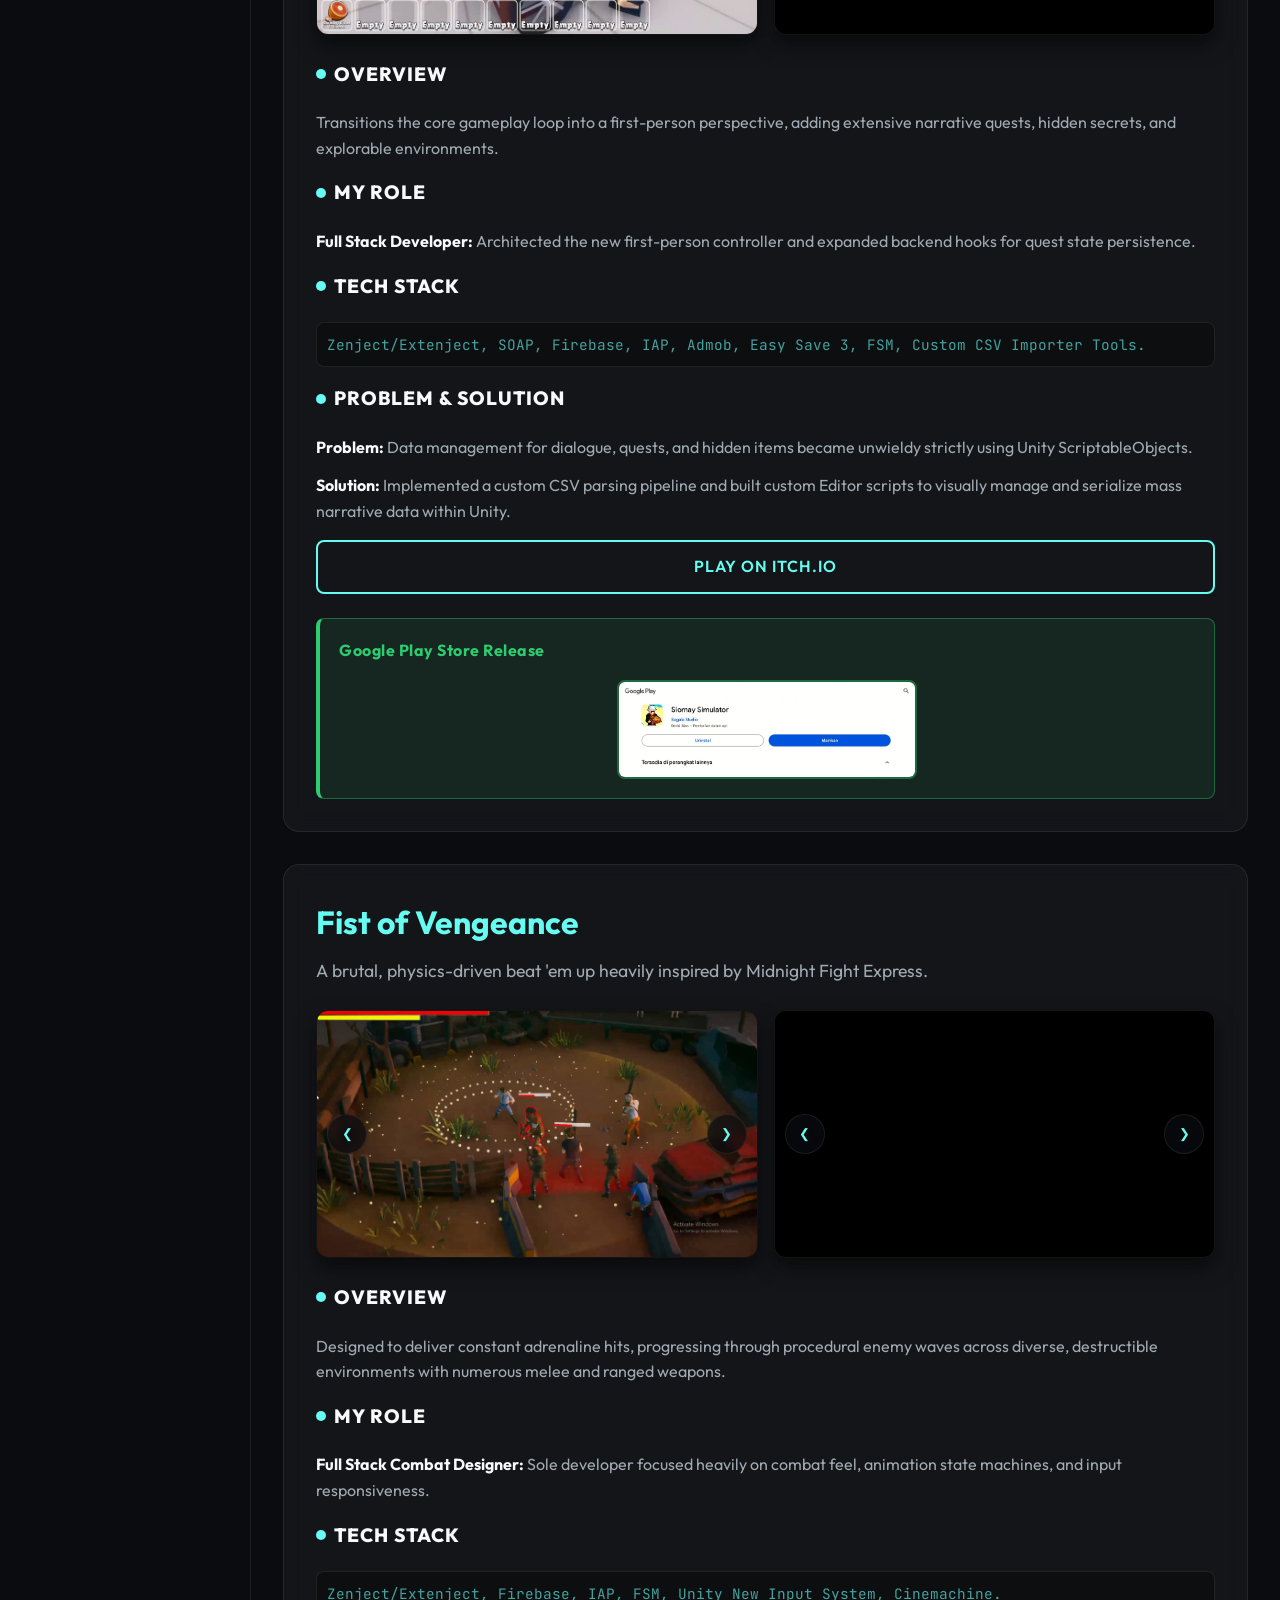
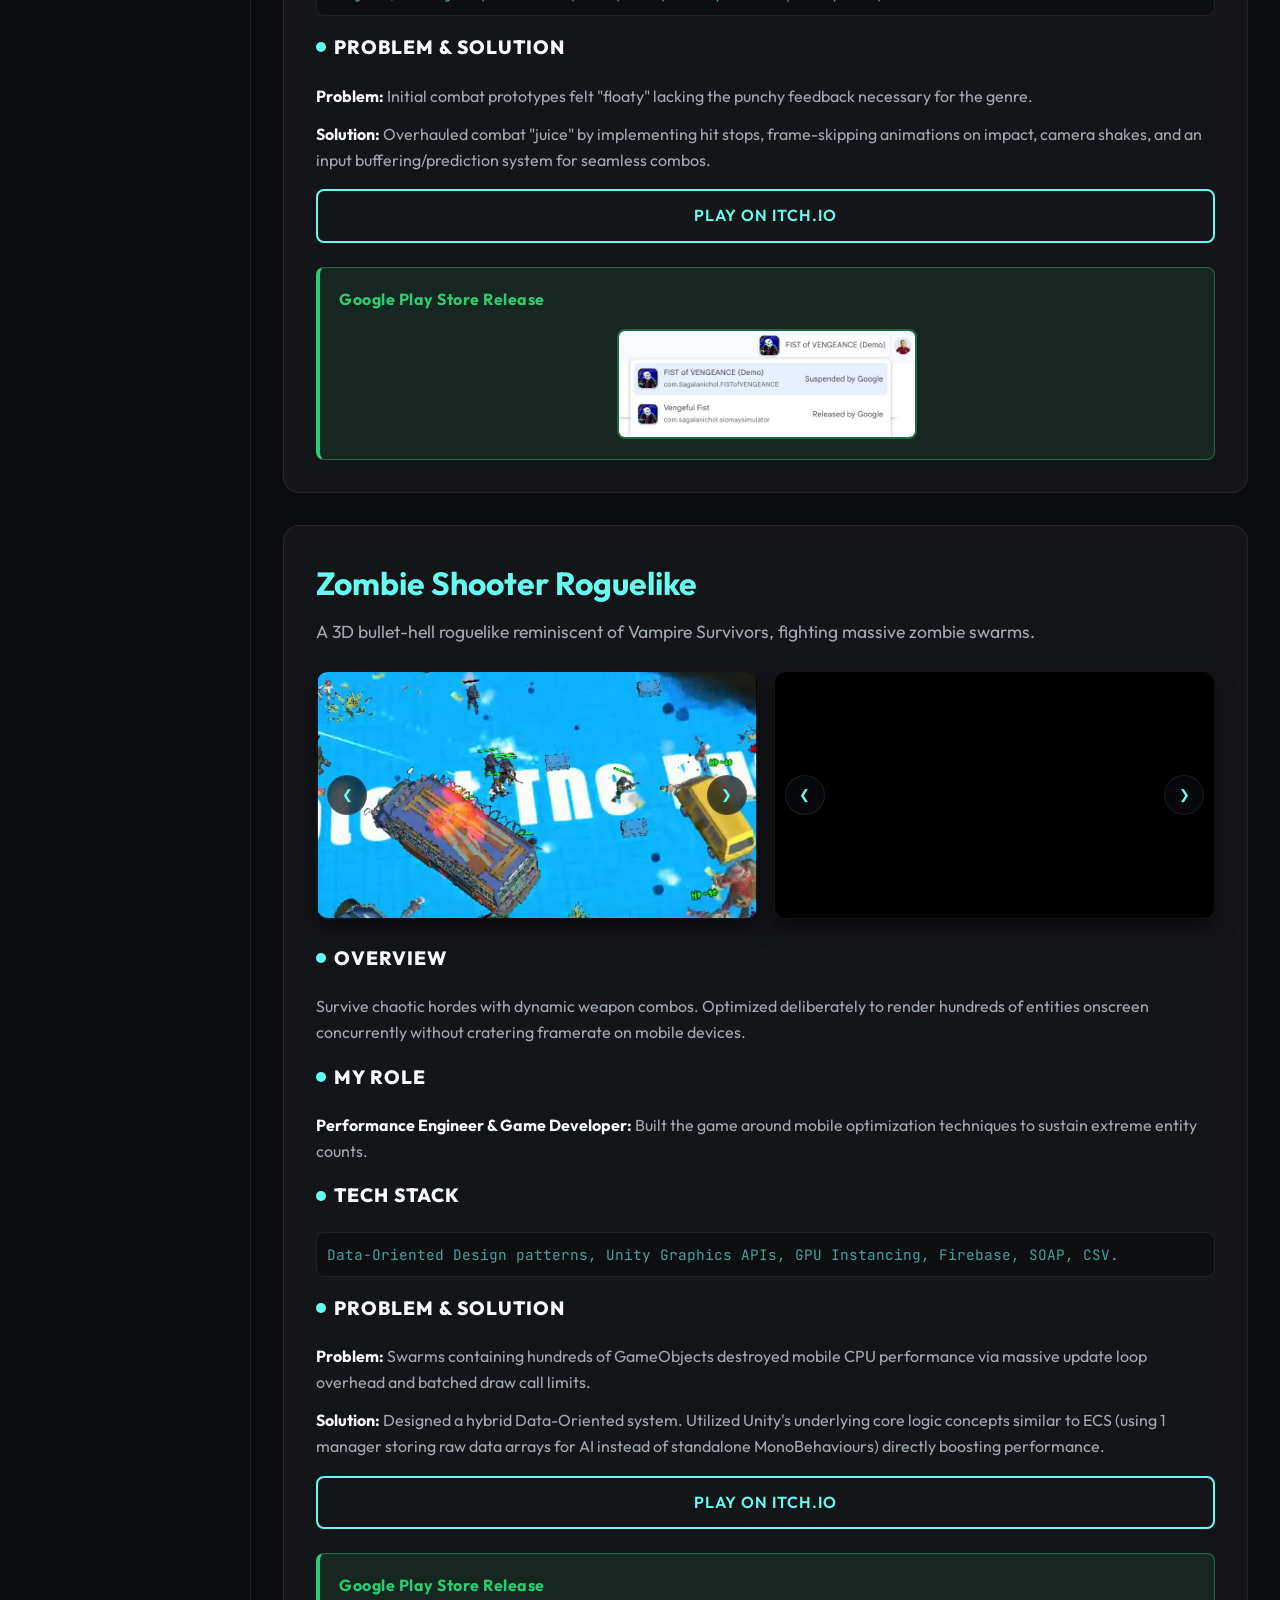
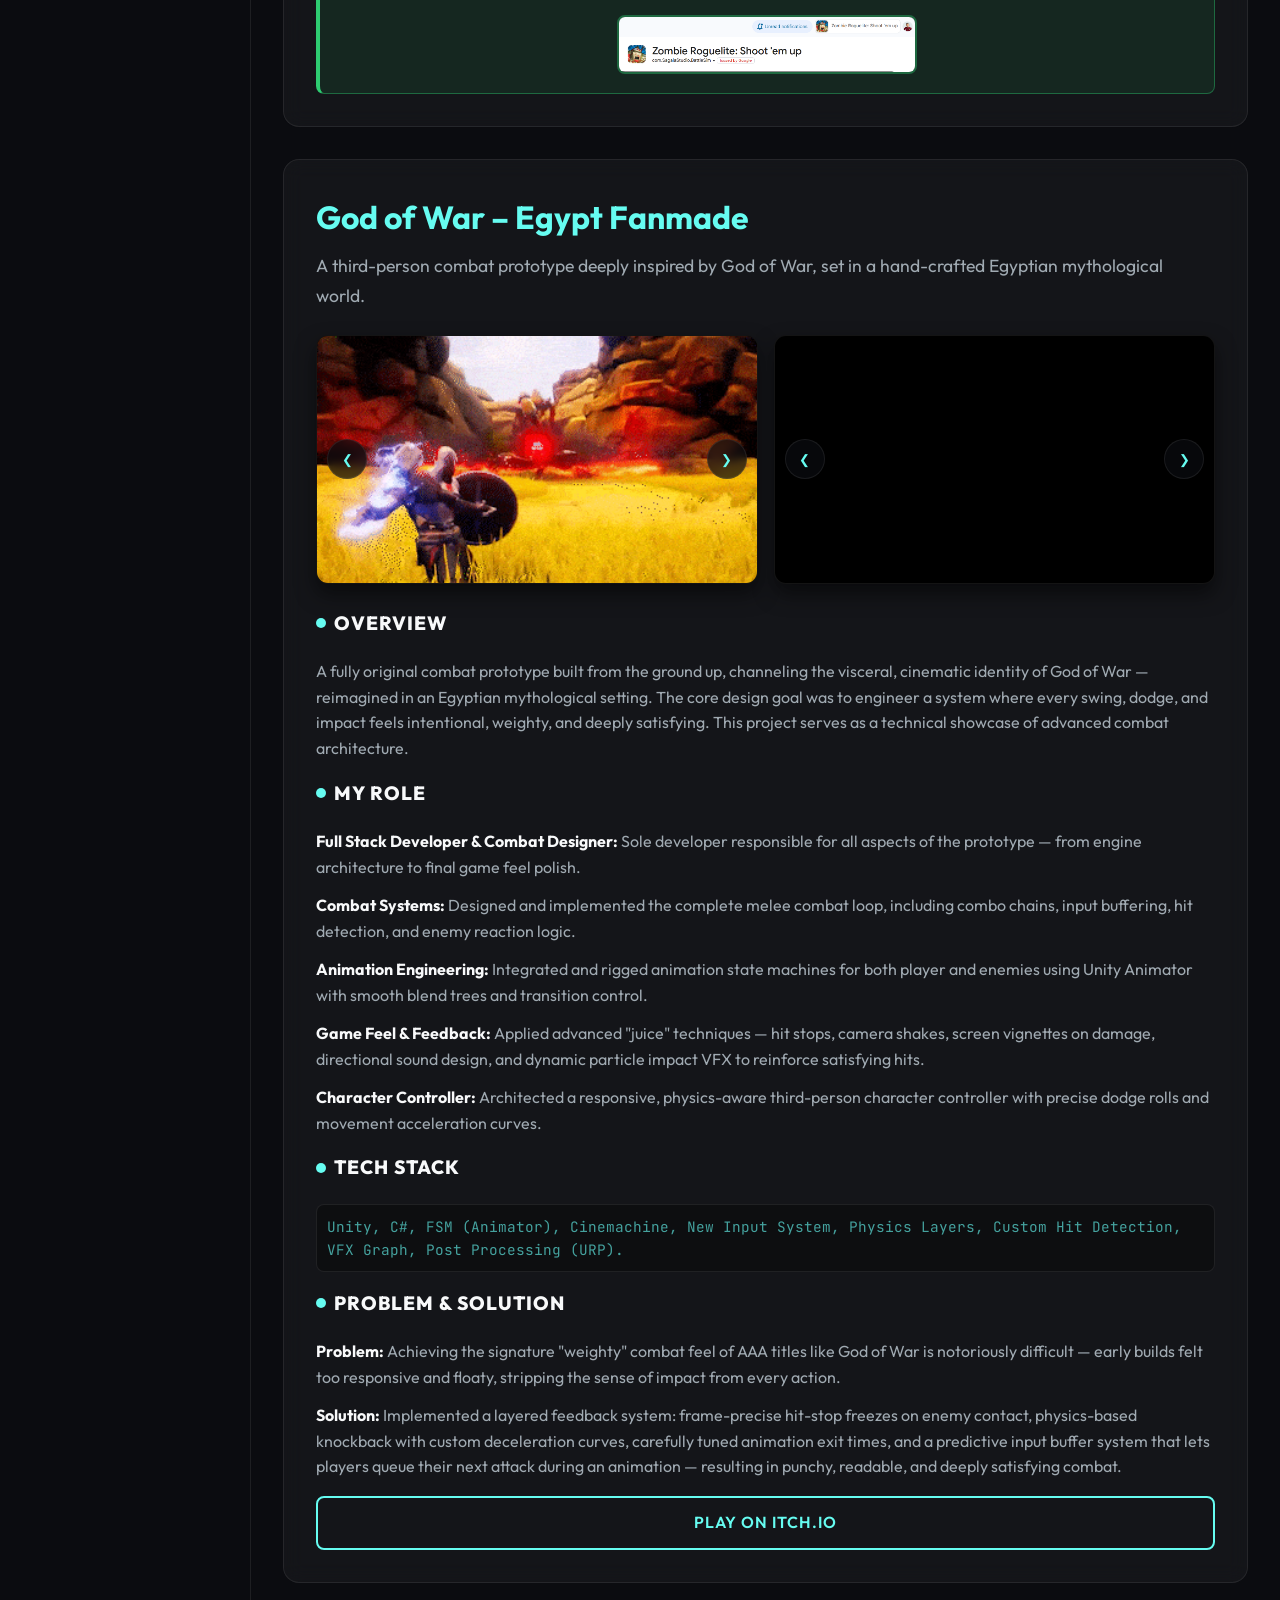
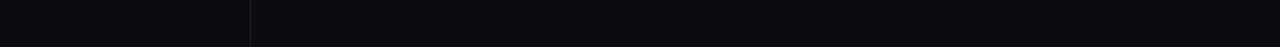
==== commit 8245d62e: "good" ====
--- a/index.html
+++ b/index.html
@@ -57,490 +57,737 @@
         </div>
     </header>
 
-    <div class="container">
-        <h2 class="section-title-main">Featured Projects</h2>
-
-        <div class="grid-container">
-
-            <!-- PROJECT 1 -->
-            <div class="project-card">
-                <h2>Geospatial AI Map</h2>
-                <p class="subtitle">WebGPU app that acts like "Google Earth" but infused with Geospatial AI.</p>
-
-                <div class="media-row">
-                    <!-- IMAGE SLIDESHOW -->
-                    <div class="slideshow-container" data-type="img">
-                        <div class="slide-track">
-                            <img src="assets/project1/AtlasCensored.png" alt="Map">
-                            <img src="assets/project1/MercatorDataVis.png" alt="Map">
-                            <img src="assets/project1/RussellGlobe.png" alt="Map">
-                            <img src="assets/project1/RussellRussellCity.png" alt="Map">
-                            <img src="assets/project1/RussellEagle.png" alt="Map">
-                            <img src="assets/project1/RussellOffices.png" alt="Map">
-                        </div>
-                        <button class="nav-btn prev-btn">&#10094;</button>
-                        <button class="nav-btn next-btn">&#10095;</button>
-                    </div>
-
-                    <!-- VIDEO SLIDESHOW -->
-                    <div class="slideshow-container" data-type="video">
-                        <div class="slide-track">
-                            <iframe src="https://www.youtube.com/embed/0-Sf0RmcyAs"></iframe>
-                            <iframe src="https://www.youtube.com/embed/64F3Pwuu7v8"></iframe>
-                            <iframe src="https://www.youtube.com/embed/rA1ZNP25pwo"></iframe>
-                            <iframe src="https://www.youtube.com/embed/eEb9LOPpvT0"></iframe>
-                            <iframe src="https://www.youtube.com/embed/bRGrDQlLMd8"></iframe>
-                            <iframe src="https://www.youtube.com/embed/dN81_n3aVnc"></iframe>
-                        </div>
-                        <button class="nav-btn prev-btn">&#10094;</button>
-                        <button class="nav-btn next-btn">&#10095;</button>
-                    </div>
-                </div>
-
-                <div class="content-group">
-                    <h3 class="section-title">Overview</h3>
-                    <p>AI Assistant web app that focuses on storytelling through world news, facilities, and cultures.
-                        Utilizes voice commands to help users navigate features. Features its own LLM for global data
-                        displayed through globe and mercator visualization.</p>
-                </div>
-
-                <div class="content-group">
-                    <h3 class="section-title">My Role</h3>
-                    <p><b>Front End:</b> Implemented backend REST & GraphQL APIs for geocoding.</p>
-                    <p><b>Map & Cinematic:</b> Global & mercator navigation, procedural cinematic movement.</p>
-                    <p><b>Voice Recognition:</b> Speech recognition via HTML JS & Unity WebView (Regex / Fuzzy logic).
+    <div class="main-layout">
+        <nav class="side-tabs">
+            <button class="tab-btn active" data-tab="featured">
+                <span class="icon">🚀</span>
+                Featured Projects
+            </button>
+            <button class="tab-btn" data-tab="tooling">
+                <span class="icon">🛠️</span>
+                Technical Tooling
+            </button>
+        </nav>
+
+        <div class="container tab-content active" id="featured">
+            <h2 class="section-title-main">Featured Projects</h2>
+
+            <div class="grid-container">
+
+                <!-- PROJECT 1 -->
+                <div class="project-card">
+                    <h2>Geospatial AI Map</h2>
+                    <p class="subtitle">WebGPU app that acts like "Google Earth" but infused with Geospatial AI.</p>
+
+                    <div class="media-row">
+                        <!-- IMAGE SLIDESHOW -->
+                        <div class="slideshow-container" data-type="img">
+                            <div class="slide-track">
+                                <img src="assets/project1/AtlasCensored.png" alt="Map">
+                                <img src="assets/project1/MercatorDataVis.png" alt="Map">
+                                <img src="assets/project1/RussellGlobe.png" alt="Map">
+                                <img src="assets/project1/RussellRussellCity.png" alt="Map">
+                                <img src="assets/project1/RussellEagle.png" alt="Map">
+                                <img src="assets/project1/RussellOffices.png" alt="Map">
+                            </div>
+                            <button class="nav-btn prev-btn">&#10094;</button>
+                            <button class="nav-btn next-btn">&#10095;</button>
+                        </div>
+
+                        <!-- VIDEO SLIDESHOW -->
+                        <div class="slideshow-container" data-type="video">
+                            <div class="slide-track">
+                                <iframe src="https://www.youtube.com/embed/0-Sf0RmcyAs"></iframe>
+                                <iframe src="https://www.youtube.com/embed/64F3Pwuu7v8"></iframe>
+                                <iframe src="https://www.youtube.com/embed/rA1ZNP25pwo"></iframe>
+                                <iframe src="https://www.youtube.com/embed/eEb9LOPpvT0"></iframe>
+                                <iframe src="https://www.youtube.com/embed/bRGrDQlLMd8"></iframe>
+                                <iframe src="https://www.youtube.com/embed/dN81_n3aVnc"></iframe>
+                            </div>
+                            <button class="nav-btn prev-btn">&#10094;</button>
+                            <button class="nav-btn next-btn">&#10095;</button>
+                        </div>
+                    </div>
+
+                    <div class="content-group">
+                        <h3 class="section-title">Overview</h3>
+                        <p>AI Assistant web app that focuses on storytelling through world news, facilities, and
+                            cultures.
+                            Utilizes voice commands to help users navigate features. Features its own LLM for global
+                            data
+                            displayed through globe and mercator visualization.</p>
+                    </div>
+
+                    <div class="content-group">
+                        <h3 class="section-title">My Role</h3>
+                        <p><b>Front End:</b> Implemented backend REST & GraphQL APIs for geocoding.</p>
+                        <p><b>Map & Cinematic:</b> Global & mercator navigation, procedural cinematic movement.</p>
+                        <p><b>Voice Recognition:</b> Speech recognition via HTML JS & Unity WebView (Regex / Fuzzy
+                            logic).
+                        </p>
+                        <p><b>Video Player:</b> Video player via JS & WebView implementing custom coordinates on map.
+                        </p>
+                        <p><b>Dev Tools:</b> Editor dev tools to accelerate team workflow.</p>
+                        <p><b>Optimization:</b> Profiling and modularizing features with SOAP architecture.</p>
+                    </div>
+
+                    <div class="content-group">
+                        <h3 class="section-title">Tech Stack</h3>
+                        <p class="tech-stack">Playable API, Timeline, SOAP, MVCS, REST, GraphQL, HTML/JS/CSS, JSLIB,
+                            Fuzzy,
+                            WebSpeechAPI, Haversine, WebView, Addressables.</p>
+                    </div>
+
+                    <div class="content-group">
+                        <h3 class="section-title">Problem & Solution</h3>
+                        <p><b>Problem:</b> High coupling early in development made testing independent features
+                            difficult.
+                        </p>
+                        <p><b>Solution:</b> Restructured the architecture using SOAP (Scriptable Object Architecture
+                            Pattern) & MVCS to strictly decouple features.</p>
+                    </div>
+
+                    <a class="more-btn"
+                        href="https://drive.google.com/file/d/1GEPIk-f9eZATqnYrQyupqY75Gl2HjFSG/view?usp=sharing"
+                        target="_blank">View Detailed Project Document</a>
+                </div>
+
+                <!-- PROJECT 2 -->
+                <div class="project-card">
+                    <h2>Warwood: Gather & Battle</h2>
+                    <p class="subtitle">Mobile strategy RPG akin to Stick War, but rendered in a polished 2.5D
+                        perspective.
                     </p>
-                    <p><b>Video Player:</b> Video player via JS & WebView implementing custom coordinates on map.</p>
-                    <p><b>Dev Tools:</b> Editor dev tools to accelerate team workflow.</p>
-                    <p><b>Optimization:</b> Profiling and modularizing features with SOAP architecture.</p>
-                </div>
-
-                <div class="content-group">
-                    <h3 class="section-title">Tech Stack</h3>
-                    <p class="tech-stack">Playable API, Timeline, SOAP, MVCS, REST, GraphQL, HTML/JS/CSS, JSLIB, Fuzzy,
-                        WebSpeechAPI, Haversine, WebView, Addressables.</p>
-                </div>
-
-                <div class="content-group">
-                    <h3 class="section-title">Problem & Solution</h3>
-                    <p><b>Problem:</b> High coupling early in development made testing independent features difficult.
+
+                    <div class="media-row">
+                        <div class="slideshow-container" data-type="img">
+                            <div class="slide-track">
+                                <img src="assets/project2/BattleScreen.png" alt="Screen">
+                                <img src="assets/project2/HomeScreen.png" alt="Screen">
+                                <img src="assets/project2/GameplayScreen.png" alt="Screen">
+                                <img src="assets/project2/VictoryScreen.png" alt="Screen">
+                                <img src="assets/project2/LevelScreen.png" alt="Screen">
+                                <img src="assets/project2/GachaScreen.png" alt="Screen">
+                                <img src="assets/project2/HeroesSelectionScreen.png" alt="Screen">
+                            </div>
+                            <button class="nav-btn prev-btn">&#10094;</button>
+                            <button class="nav-btn next-btn">&#10095;</button>
+                        </div>
+
+                        <div class="slideshow-container" data-type="video">
+                            <div class="slide-track">
+                                <iframe src="https://www.youtube.com/embed/OfG4Nt20YYw"></iframe>
+                            </div>
+                            <button class="nav-btn prev-btn">&#10094;</button>
+                            <button class="nav-btn next-btn">&#10095;</button>
+                        </div>
+                    </div>
+
+                    <div class="content-group">
+                        <h3 class="section-title">Overview</h3>
+                        <p>Compile a deck of specialized troops, manage critical resources (gold, wood, iron), and
+                            strategically deploy workers/attackers in lane-based combat to conquer varying levels.
+                            Features
+                            a gacha system, unit upgrades, and IAPs.</p>
+                    </div>
+
+                    <div class="content-group">
+                        <h3 class="section-title">My Role</h3>
+                        <p><b>Full Stack Developer:</b> End-to-end development integrating Firebase backend for robust
+                            user
+                            authentication and remote save states.</p>
+                    </div>
+
+                    <div class="content-group">
+                        <h3 class="section-title">Tech Stack</h3>
+                        <p class="tech-stack">Zenject/Extenject, Firebase, Unity Ads, Google Play IAP, Admob, Easy Save
+                            3,
+                            FSM, MVC.</p>
+                    </div>
+
+                    <div class="content-group">
+                        <h3 class="section-title">Problem & Solution</h3>
+                        <p><b>Problem:</b> In initial releases, local saves caused duplicate item acquisitions and
+                            failed
+                            IAP state tracking.</p>
+                        <p><b>Solution:</b> Migrated critical state management and auth to Firebase, securely validating
+                            IAP
+                            receipts serverside and preventing local manipulation.</p>
+                    </div>
+
+                    <a class="more-btn" href="https://sagalanichol.itch.io/warwood-like-stickwar" target="_blank">Play
+                        on
+                        Itch.io</a>
+
+                    <div class="playstore-warning">
+                        <div class="warning-title">Google Play Store Release</div>
+
+                        <img class="proof-image" src="assets/project2/PlaystoreProof.png"
+                            alt="Play Store Publish Proof">
+                    </div>
+                </div>
+
+                <!-- PROJECT 3 -->
+                <div class="project-card">
+                    <h2>Siomay Simulator</h2>
+                    <p class="subtitle">A cozy management simulation where you run a thriving "Siomay" business.</p>
+
+                    <div class="media-row">
+                        <div class="slideshow-container" data-type="img">
+                            <div class="slide-track">
+                                <img src="assets/project3/ss1.png" alt="Screen">
+                                <img src="assets/project3/ss2.png" alt="Screen">
+                                <img src="assets/project3/ss3.png" alt="Screen">
+                                <img src="assets/project3/ss4.png" alt="Screen">
+                            </div>
+                            <button class="nav-btn prev-btn">&#10094;</button>
+                            <button class="nav-btn next-btn">&#10095;</button>
+                        </div>
+
+                        <div class="slideshow-container" data-type="video">
+                            <div class="slide-track">
+                                <iframe src="https://www.youtube.com/embed/duE9dmftXEc"></iframe>
+                            </div>
+                            <button class="nav-btn prev-btn">&#10094;</button>
+                            <button class="nav-btn next-btn">&#10095;</button>
+                        </div>
+                    </div>
+
+                    <div class="content-group">
+                        <h3 class="section-title">Overview</h3>
+                        <p>Manage cooking, parking, customer service, and security to prevent theft. Features character
+                            progression, unlockable staff to assist operations, ad rewards, and monetization.</p>
+                    </div>
+
+                    <div class="content-group">
+                        <h3 class="section-title">My Role</h3>
+                        <p><b>Full Stack Developer:</b> Sole developer handling systems programming, gameplay loops, UI,
+                            and
+                            backend data linking.</p>
+                    </div>
+
+                    <div class="content-group">
+                        <h3 class="section-title">Tech Stack</h3>
+                        <p class="tech-stack">Zenject/Extenject, SOAP, Firebase, Unity Ads, Play IAP, Admob, Easy Save
+                            3,
+                            FSM, MVC, Addressables.</p>
+                    </div>
+
+                    <div class="content-group">
+                        <h3 class="section-title">Problem & Solution</h3>
+                        <p><b>Problem:</b> Initially, hardcoded NPC AI scripting led to chaotic edge cases that were
+                            impossible to scale.</p>
+                        <p><b>Solution:</b> Rebuilt NPC logic entirely using robust Finite State Machines (FSM),
+                            drastically
+                            improving readability, scalability, and stability.</p>
+                    </div>
+
+                    <a class="more-btn" href="https://sagalanichol.itch.io/siomay-tycoon-simulator-alpha-testing"
+                        target="_blank">Play on Itch.io</a>
+
+                    <div class="playstore-warning">
+                        <div class="warning-title">Google Play Store Release</div>
+                        <img class="proof-image" src="assets/project3/Proof1.png" alt="Play Store Publish Proof">
+                    </div>
+                </div>
+
+                <!-- PROJECT 4 -->
+                <div class="project-card">
+                    <h2>Siomay Simulator: First Person</h2>
+                    <p class="subtitle">The narrative-driven, first-person upgrade to the original Siomay Simulator.</p>
+
+                    <div class="media-row">
+                        <div class="slideshow-container" data-type="img">
+                            <div class="slide-track">
+                                <img src="assets/project4/ss1.png" alt="Screen">
+                                <img src="assets/project4/ss2.png" alt="Screen">
+                                <img src="assets/project4/ss3.png" alt="Screen">
+                                <img src="assets/project4/ss4.png" alt="Screen">
+                                <img src="assets/project4/ss5.png" alt="Screen">
+                                <img src="assets/project4/ss6.png" alt="Screen">
+                            </div>
+                            <button class="nav-btn prev-btn">&#10094;</button>
+                            <button class="nav-btn next-btn">&#10095;</button>
+                        </div>
+
+                        <div class="slideshow-container" data-type="video">
+                            <div class="slide-track">
+                                <iframe src="https://www.youtube.com/embed/GxqEOmo-qKs"></iframe>
+                                <iframe src="https://www.youtube.com/embed/3mw-Lrzr-bc"></iframe>
+                            </div>
+                            <button class="nav-btn prev-btn">&#10094;</button>
+                            <button class="nav-btn next-btn">&#10095;</button>
+                        </div>
+                    </div>
+
+                    <div class="content-group">
+                        <h3 class="section-title">Overview</h3>
+                        <p>Transitions the core gameplay loop into a first-person perspective, adding extensive
+                            narrative
+                            quests, hidden secrets, and explorable environments.</p>
+                    </div>
+
+                    <div class="content-group">
+                        <h3 class="section-title">My Role</h3>
+                        <p><b>Full Stack Developer:</b> Architected the new first-person controller and expanded backend
+                            hooks for quest state persistence.</p>
+                    </div>
+
+                    <div class="content-group">
+                        <h3 class="section-title">Tech Stack</h3>
+                        <p class="tech-stack">Zenject/Extenject, SOAP, Firebase, IAP, Admob, Easy Save 3, FSM, Custom
+                            CSV
+                            Importer Tools.</p>
+                    </div>
+
+                    <div class="content-group">
+                        <h3 class="section-title">Problem & Solution</h3>
+                        <p><b>Problem:</b> Data management for dialogue, quests, and hidden items became unwieldy
+                            strictly
+                            using Unity ScriptableObjects.</p>
+                        <p><b>Solution:</b> Implemented a custom CSV parsing pipeline and built custom Editor scripts to
+                            visually manage and serialize mass narrative data within Unity.</p>
+                    </div>
+
+                    <a class="more-btn" href="https://sagalanichol.itch.io/siomay-tycoon-simulator-alpha-testing"
+                        target="_blank">Play on Itch.io</a>
+
+                    <div class="playstore-warning">
+                        <div class="warning-title">Google Play Store Release</div>
+                        <img class="proof-image" src="assets/project3/Proof1.png" alt="Play Store Publish Proof">
+                    </div>
+                </div>
+
+                <!-- PROJECT 5 -->
+                <div class="project-card">
+                    <h2>Fist of Vengeance</h2>
+                    <p class="subtitle">A brutal, physics-driven beat 'em up heavily inspired by Midnight Fight Express.
                     </p>
-                    <p><b>Solution:</b> Restructured the architecture using SOAP (Scriptable Object Architecture
-                        Pattern) & MVCS to strictly decouple features.</p>
-                </div>
-
-                <a class="more-btn"
-                    href="https://drive.google.com/file/d/1GEPIk-f9eZATqnYrQyupqY75Gl2HjFSG/view?usp=sharing"
-                    target="_blank">View Detailed Project Document</a>
+
+                    <div class="media-row">
+                        <div class="slideshow-container" data-type="img">
+                            <div class="slide-track">
+                                <img src="assets/project5/ss1.png" alt="Screen">
+                                <img src="assets/project5/ss2.png" alt="Screen">
+                                <img src="assets/project5/ss3.png" alt="Screen">
+                                <img src="assets/project5/ss4.png" alt="Screen">
+                                <img src="assets/project5/ss5.png" alt="Screen">
+                                <img src="assets/project5/ss6.png" alt="Screen">
+                            </div>
+                            <button class="nav-btn prev-btn">&#10094;</button>
+                            <button class="nav-btn next-btn">&#10095;</button>
+                        </div>
+
+                        <div class="slideshow-container" data-type="video">
+                            <div class="slide-track">
+                                <iframe src="https://www.youtube.com/embed/XU7PuxBYjoI"></iframe>
+                                <iframe src="https://www.youtube.com/embed/EzeT8GUCTcY"></iframe>
+                            </div>
+                            <button class="nav-btn prev-btn">&#10094;</button>
+                            <button class="nav-btn next-btn">&#10095;</button>
+                        </div>
+                    </div>
+
+                    <div class="content-group">
+                        <h3 class="section-title">Overview</h3>
+                        <p>Designed to deliver constant adrenaline hits, progressing through procedural enemy waves
+                            across
+                            diverse, destructible environments with numerous melee and ranged weapons.</p>
+                    </div>
+
+                    <div class="content-group">
+                        <h3 class="section-title">My Role</h3>
+                        <p><b>Full Stack Combat Designer:</b> Sole developer focused heavily on combat feel, animation
+                            state
+                            machines, and input responsiveness.</p>
+                    </div>
+
+                    <div class="content-group">
+                        <h3 class="section-title">Tech Stack</h3>
+                        <p class="tech-stack">Zenject/Extenject, Firebase, IAP, FSM, Unity New Input System,
+                            Cinemachine.
+                        </p>
+                    </div>
+
+                    <div class="content-group">
+                        <h3 class="section-title">Problem & Solution</h3>
+                        <p><b>Problem:</b> Initial combat prototypes felt "floaty" lacking the punchy feedback necessary
+                            for
+                            the genre.</p>
+                        <p><b>Solution:</b> Overhauled combat "juice" by implementing hit stops, frame-skipping
+                            animations
+                            on impact, camera shakes, and an input buffering/prediction system for seamless combos.</p>
+                    </div>
+
+                    <a class="more-btn" href="https://sagalanichol.itch.io/fov" target="_blank">Play on Itch.io</a>
+
+                    <div class="playstore-warning">
+                        <div class="warning-title">Google Play Store Release</div>
+                        <img class="proof-image" src="assets/project5/proof.png" alt="Play Store Publish Proof">
+                    </div>
+                </div>
+
+                <!-- PROJECT 6 -->
+                <div class="project-card">
+                    <h2>Zombie Shooter Roguelike</h2>
+                    <p class="subtitle">A 3D bullet-hell roguelike reminiscent of Vampire Survivors, fighting massive
+                        zombie
+                        swarms.</p>
+
+                    <div class="media-row">
+                        <div class="slideshow-container" data-type="img">
+                            <div class="slide-track">
+                                <img src="assets/project6/ss1.png" alt="Screen">
+                                <img src="assets/project6/ss2.png" alt="Screen">
+                                <img src="assets/project6/ss3.png" alt="Screen">
+                                <img src="assets/project6/ss4.png" alt="Screen">
+                                <img src="assets/project6/ss5.png" alt="Screen">
+                                <img src="assets/project6/ss6.png" alt="Screen">
+                                <img src="assets/project6/ss7.png" alt="Screen">
+                                <img src="assets/project6/ss8.png" alt="Screen">
+                                <img src="assets/project6/ss9.png" alt="Screen">
+                                <img src="assets/project6/ss10.png" alt="Screen">
+                            </div>
+                            <button class="nav-btn prev-btn">&#10094;</button>
+                            <button class="nav-btn next-btn">&#10095;</button>
+                        </div>
+
+                        <div class="slideshow-container" data-type="video">
+                            <div class="slide-track">
+                                <iframe src="https://www.youtube.com/embed/tBhHSELhuVg"></iframe>
+                                <iframe src="https://www.youtube.com/embed/-_9VlMjxiWs"></iframe>
+                                <iframe src="https://www.youtube.com/embed/19idonBQGno"></iframe>
+                                <iframe src="https://www.youtube.com/embed/CkfwoFCoRXc"></iframe>
+                                <iframe src="https://www.youtube.com/embed/9dO44yQXMRA"></iframe>
+                            </div>
+                            <button class="nav-btn prev-btn">&#10094;</button>
+                            <button class="nav-btn next-btn">&#10095;</button>
+                        </div>
+                    </div>
+
+                    <div class="content-group">
+                        <h3 class="section-title">Overview</h3>
+                        <p>Survive chaotic hordes with dynamic weapon combos. Optimized deliberately to render hundreds
+                            of
+                            entities onscreen concurrently without cratering framerate on mobile devices.</p>
+                    </div>
+
+                    <div class="content-group">
+                        <h3 class="section-title">My Role</h3>
+                        <p><b>Performance Engineer & Game Developer:</b> Built the game around mobile optimization
+                            techniques to sustain extreme entity counts.</p>
+                    </div>
+
+                    <div class="content-group">
+                        <h3 class="section-title">Tech Stack</h3>
+                        <p class="tech-stack">Data-Oriented Design patterns, Unity Graphics APIs, GPU Instancing,
+                            Firebase,
+                            SOAP, CSV.</p>
+                    </div>
+
+                    <div class="content-group">
+                        <h3 class="section-title">Problem & Solution</h3>
+                        <p><b>Problem:</b> Swarms containing hundreds of GameObjects destroyed mobile CPU performance
+                            via
+                            massive update loop overhead and batched draw call limits.</p>
+                        <p><b>Solution:</b> Designed a hybrid Data-Oriented system. Utilized Unity's underlying core
+                            logic
+                            concepts similar to ECS (using 1 manager storing raw data arrays for AI instead of
+                            standalone
+                            MonoBehaviours) directly boosting performance.</p>
+                    </div>
+
+                    <a class="more-btn" href="https://sagalanichol.itch.io/zombie-roguelite" target="_blank">Play on
+                        Itch.io</a>
+
+                    <div class="playstore-warning">
+                        <div class="warning-title">Google Play Store Release</div>
+                        <img class="proof-image" src="assets/project6/proof.png" alt="Play Store Publish Proof">
+                    </div>
+                </div>
+
+                <!-- PROJECT 7 -->
+                <div class="project-card">
+                    <h2>God of War – Egypt Fanmade</h2>
+                    <p class="subtitle">A third-person combat prototype deeply inspired by God of War, set in a
+                        hand-crafted
+                        Egyptian mythological world.</p>
+
+                    <div class="media-row">
+                        <!-- GIF SLIDESHOW -->
+                        <div class="slideshow-container" data-type="img">
+                            <div class="slide-track">
+                                <img src="assets/project7/01.gif" alt="Combat Demo">
+                                <img src="assets/project7/02.gif" alt="Combat Demo">
+                                <img src="assets/project7/03.gif" alt="Combat Demo">
+                                <img src="assets/project7/04.gif" alt="Combat Demo">
+                                <img src="assets/project7/05.gif" alt="Combat Demo">
+                            </div>
+                            <button class="nav-btn prev-btn">&#10094;</button>
+                            <button class="nav-btn next-btn">&#10095;</button>
+                        </div>
+
+                        <!-- VIDEO SLIDESHOW -->
+                        <div class="slideshow-container" data-type="video">
+                            <div class="slide-track">
+                                <iframe src="https://www.youtube.com/embed/f0rRTMebs1c"
+                                    referrerpolicy="strict-origin-when-cross-origin" allowfullscreen></iframe>
+                            </div>
+                            <button class="nav-btn prev-btn">&#10094;</button>
+                            <button class="nav-btn next-btn">&#10095;</button>
+                        </div>
+                    </div>
+
+                    <div class="content-group">
+                        <h3 class="section-title">Overview</h3>
+                        <p>A fully original combat prototype built from the ground up, channeling the visceral,
+                            cinematic
+                            identity of God of War — reimagined in an Egyptian mythological setting. The core design
+                            goal
+                            was to engineer a system where every swing, dodge, and impact feels intentional, weighty,
+                            and
+                            deeply satisfying. This project serves as a technical showcase of advanced combat
+                            architecture.
+                        </p>
+                    </div>
+
+                    <div class="content-group">
+                        <h3 class="section-title">My Role</h3>
+                        <p><b>Full Stack Developer & Combat Designer:</b> Sole developer responsible for all aspects of
+                            the
+                            prototype — from engine architecture to final game feel polish.</p>
+                        <p><b>Combat Systems:</b> Designed and implemented the complete melee combat loop, including
+                            combo
+                            chains, input buffering, hit detection, and enemy reaction logic.</p>
+                        <p><b>Animation Engineering:</b> Integrated and rigged animation state machines for both player
+                            and
+                            enemies using Unity Animator with smooth blend trees and transition control.</p>
+                        <p><b>Game Feel & Feedback:</b> Applied advanced "juice" techniques — hit stops, camera shakes,
+                            screen vignettes on damage, directional sound design, and dynamic particle impact VFX to
+                            reinforce satisfying hits.</p>
+                        <p><b>Character Controller:</b> Architected a responsive, physics-aware third-person character
+                            controller with precise dodge rolls and movement acceleration curves.</p>
+                    </div>
+
+                    <div class="content-group">
+                        <h3 class="section-title">Tech Stack</h3>
+                        <p class="tech-stack">Unity, C#, FSM (Animator), Cinemachine, New Input System, Physics Layers,
+                            Custom Hit Detection, VFX Graph, Post Processing (URP).</p>
+                    </div>
+
+                    <div class="content-group">
+                        <h3 class="section-title">Problem & Solution</h3>
+                        <p><b>Problem:</b> Achieving the signature "weighty" combat feel of AAA titles like God of War
+                            is
+                            notoriously difficult — early builds felt too responsive and floaty, stripping the sense of
+                            impact from every action.</p>
+                        <p><b>Solution:</b> Implemented a layered feedback system: frame-precise hit-stop freezes on
+                            enemy
+                            contact, physics-based knockback with custom deceleration curves, carefully tuned animation
+                            exit
+                            times, and a predictive input buffer system that lets players queue their next attack during
+                            an
+                            animation — resulting in punchy, readable, and deeply satisfying combat.</p>
+                    </div>
+
+                    <a class="more-btn" href="https://sagalanichol.itch.io/god-of-war-egypt-edition-fanmade"
+                        target="_blank">Play on Itch.io</a>
+                </div>
+
             </div>
-
-            <!-- PROJECT 2 -->
-            <div class="project-card">
-                <h2>Warwood: Gather & Battle</h2>
-                <p class="subtitle">Mobile strategy RPG akin to Stick War, but rendered in a polished 2.5D perspective.
-                </p>
-
-                <div class="media-row">
-                    <div class="slideshow-container" data-type="img">
-                        <div class="slide-track">
-                            <img src="assets/project2/BattleScreen.png" alt="Screen">
-                            <img src="assets/project2/HomeScreen.png" alt="Screen">
-                            <img src="assets/project2/GameplayScreen.png" alt="Screen">
-                            <img src="assets/project2/VictoryScreen.png" alt="Screen">
-                            <img src="assets/project2/LevelScreen.png" alt="Screen">
-                            <img src="assets/project2/GachaScreen.png" alt="Screen">
-                            <img src="assets/project2/HeroesSelectionScreen.png" alt="Screen">
-                        </div>
-                        <button class="nav-btn prev-btn">&#10094;</button>
-                        <button class="nav-btn next-btn">&#10095;</button>
-                    </div>
-
-                    <div class="slideshow-container" data-type="video">
-                        <div class="slide-track">
-                            <iframe src="https://www.youtube.com/embed/OfG4Nt20YYw"></iframe>
-                        </div>
-                        <button class="nav-btn prev-btn">&#10094;</button>
-                        <button class="nav-btn next-btn">&#10095;</button>
-                    </div>
-                </div>
-
-                <div class="content-group">
-                    <h3 class="section-title">Overview</h3>
-                    <p>Compile a deck of specialized troops, manage critical resources (gold, wood, iron), and
-                        strategically deploy workers/attackers in lane-based combat to conquer varying levels. Features
-                        a gacha system, unit upgrades, and IAPs.</p>
-                </div>
-
-                <div class="content-group">
-                    <h3 class="section-title">My Role</h3>
-                    <p><b>Full Stack Developer:</b> End-to-end development integrating Firebase backend for robust user
-                        authentication and remote save states.</p>
-                </div>
-
-                <div class="content-group">
-                    <h3 class="section-title">Tech Stack</h3>
-                    <p class="tech-stack">Zenject/Extenject, Firebase, Unity Ads, Google Play IAP, Admob, Easy Save 3,
-                        FSM, MVC.</p>
-                </div>
-
-                <div class="content-group">
-                    <h3 class="section-title">Problem & Solution</h3>
-                    <p><b>Problem:</b> In initial releases, local saves caused duplicate item acquisitions and failed
-                        IAP state tracking.</p>
-                    <p><b>Solution:</b> Migrated critical state management and auth to Firebase, securely validating IAP
-                        receipts serverside and preventing local manipulation.</p>
-                </div>
-
-                <a class="more-btn" href="https://sagalanichol.itch.io/warwood-like-stickwar" target="_blank">Play on
-                    Itch.io</a>
-
-                <div class="playstore-warning">
-                    <div class="warning-title">Google Play Store Release</div>
-
-                    <img class="proof-image" src="assets/project2/PlaystoreProof.png" alt="Play Store Publish Proof">
+        </div>
+
+        <div class="container tab-content" id="tooling">
+            <h2 class="section-title-main">Technical Tooling Portfolio</h2>
+            <div class="tooling-grid">
+                <!-- TOOL 1 -->
+                <div class="tool-card">
+                    <div class="tool-top-row">
+                        <div class="tool-info-panel">
+                            <h2>Auto Setup Weapon & Character IK</h2>
+                            <p class="subtitle">Unity Editor tool for automated rigging, procedural walking, and weapon
+                                placement.</p>
+
+                            <div class="content-group">
+                                <h3 class="section-title">Description</h3>
+                                <p>A comprehensive Unity Editor tool that eliminates the manual labor of setting up
+                                    Animation Rigging. It converts raw character models into interactive entities with
+                                    procedural walking and precise weapon handling in seconds.</p>
+                            </div>
+                        </div>
+
+                        <div class="tool-media-panel">
+                            <div class="large-video-container">
+                                <iframe src="https://www.youtube.com/embed/5mYV_O4U12c"
+                                    title="Auto Setup Weapon & Character IK Demo"></iframe>
+                            </div>
+                        </div>
+                    </div>
+
+                    <div class="tool-workflow-panel">
+                        <h3 class="section-title">Workflow / Flow</h3>
+                        <ul class="flow-list">
+                            <li>
+                                <div class="flow-step">
+                                    <span class="step-icon">1</span>
+                                    <b>1-Click Character IK</b>
+                                    <p>Auto-generate rigging for arms, legs, and hands.</p>
+                                </div>
+                            </li>
+                            <li>
+                                <div class="flow-step">
+                                    <span class="step-icon">2</span>
+                                    <b>Procedural Spider Walk</b>
+                                    <p>Humanoid-adapted spider walking logic.</p>
+                                </div>
+                            </li>
+                            <li>
+                                <div class="flow-step">
+                                    <span class="step-icon">3</span>
+                                    <b>Smart Weapon Placement</b>
+                                    <p>Context-menu setup with real-time hand gizmos.</p>
+                                </div>
+                            </li>
+                            <li>
+                                <div class="flow-step">
+                                    <span class="step-icon">4</span>
+                                    <b>Visual Alignment</b>
+                                    <p>High-fidelity gizmos for precise hand positioning.</p>
+                                </div>
+                            </li>
+                            <li>
+                                <div class="flow-step">
+                                    <span class="step-icon">5</span>
+                                    <b>Procedural Aiming</b>
+                                    <p>IK-based aiming with realistic posture.</p>
+                                </div>
+                            </li>
+                        </ul>
+                    </div>
+                </div>
+
+                <!-- TOOL 2 -->
+                <div class="tool-card">
+                    <div class="tool-top-row">
+                        <div class="tool-info-panel">
+                            <h2>Procedural Environment Designer</h2>
+                            <p class="subtitle">Node-based internal tool for Unity to generate biome-specific foliage
+                                and terrain details.</p>
+
+                            <div class="content-group">
+                                <h3 class="section-title">Description</h3>
+                                <p>An artist-friendly tool that uses noise functions and heightmap analysis to
+                                    procedurally place grass, rocks, and trees while respecting manually painted
+                                    exclusion zones.</p>
+                            </div>
+                        </div>
+
+                        <div class="tool-media-panel">
+                            <div class="large-video-container">
+                                <iframe src="https://www.youtube.com/embed/y6120QOlsfU"
+                                    title="Procedural Tool Demo"></iframe>
+                            </div>
+                        </div>
+                    </div>
+
+                    <div class="tool-workflow-panel">
+                        <h3 class="section-title">Workflow / Flow</h3>
+                        <ul class="flow-list">
+                            <li>
+                                <div class="flow-step">
+                                    <span class="step-icon">1</span>
+                                    <b>Sample Terrain</b>
+                                    <p>Reads mesh or terrain data for slope info.</p>
+                                </div>
+                            </li>
+                            <li>
+                                <div class="flow-step">
+                                    <span class="step-icon">2</span>
+                                    <b>Noise Masking</b>
+                                    <p>Perlin/Simplex masks for natural clustering.</p>
+                                </div>
+                            </li>
+                            <li>
+                                <div class="flow-step">
+                                    <span class="step-icon">3</span>
+                                    <b>Poisson Disk Sampling</b>
+                                    <p>Ensures uniform distribution without overlaps.</p>
+                                </div>
+                            </li>
+                            <li>
+                                <div class="flow-step">
+                                    <span class="step-icon">4</span>
+                                    <b>GPU Instancing</b>
+                                    <p>High-performance instanced draws.</p>
+                                </div>
+                            </li>
+                        </ul>
+                    </div>
+                </div>
+
+                <!-- TOOL 3 -->
+                <div class="tool-card">
+                    <div class="tool-top-row">
+                        <div class="tool-info-panel">
+                            <h2>Advanced IK Bone Debugger</h2>
+                            <p class="subtitle">Real-time overlay tool for visualizing bone constraints, joint limits,
+                                and IK targets in Editor.</p>
+
+                            <div class="content-group">
+                                <h3 class="section-title">Description</h3>
+                                <p>An essential tool for technical animators to debug character rigs. It provides visual
+                                    gizmos for rotation limits, velocity vectors, and target influence weights
+                                    directamente in scene view.</p>
+                            </div>
+                        </div>
+
+                        <div class="tool-media-panel">
+                            <div class="large-video-container">
+                                <iframe src="https://www.youtube.com/embed/jNQXAC9IVRw"
+                                    title="IK Debugger Demo"></iframe>
+                            </div>
+                        </div>
+                    </div>
+
+                    <div class="tool-workflow-panel">
+                        <h3 class="section-title">Workflow / Flow</h3>
+                        <ul class="flow-list">
+                            <li>
+                                <div class="flow-step">
+                                    <span class="step-icon">1</span>
+                                    <b>Rig Scanning</b>
+                                    <p>Detects SkinnedMeshRenderers and Bone hierarchies.</p>
+                                </div>
+                            </li>
+                            <li>
+                                <div class="flow-step">
+                                    <span class="step-icon">2</span>
+                                    <b>Gizmo Injection</b>
+                                    <p>Uses Handles API to draw debug info.</p>
+                                </div>
+                            </li>
+                            <li>
+                                <div class="flow-step">
+                                    <span class="step-icon">3</span>
+                                    <b>Data Overlay</b>
+                                    <p>Displays real-time Euler angles and weights.</p>
+                                </div>
+                            </li>
+                            <li>
+                                <div class="flow-step">
+                                    <span class="step-icon">4</span>
+                                    <b>Save/Restore</b>
+                                    <p>Allows snapshots of poses for comparison.</p>
+                                </div>
+                            </li>
+                        </ul>
+                    </div>
                 </div>
             </div>
-
-            <!-- PROJECT 3 -->
-            <div class="project-card">
-                <h2>Siomay Simulator</h2>
-                <p class="subtitle">A cozy management simulation where you run a thriving "Siomay" business.</p>
-
-                <div class="media-row">
-                    <div class="slideshow-container" data-type="img">
-                        <div class="slide-track">
-                            <img src="assets/project3/ss1.png" alt="Screen">
-                            <img src="assets/project3/ss2.png" alt="Screen">
-                            <img src="assets/project3/ss3.png" alt="Screen">
-                            <img src="assets/project3/ss4.png" alt="Screen">
-                        </div>
-                        <button class="nav-btn prev-btn">&#10094;</button>
-                        <button class="nav-btn next-btn">&#10095;</button>
-                    </div>
-
-                    <div class="slideshow-container" data-type="video">
-                        <div class="slide-track">
-                            <iframe src="https://www.youtube.com/embed/duE9dmftXEc"></iframe>
-                        </div>
-                        <button class="nav-btn prev-btn">&#10094;</button>
-                        <button class="nav-btn next-btn">&#10095;</button>
-                    </div>
-                </div>
-
-                <div class="content-group">
-                    <h3 class="section-title">Overview</h3>
-                    <p>Manage cooking, parking, customer service, and security to prevent theft. Features character
-                        progression, unlockable staff to assist operations, ad rewards, and monetization.</p>
-                </div>
-
-                <div class="content-group">
-                    <h3 class="section-title">My Role</h3>
-                    <p><b>Full Stack Developer:</b> Sole developer handling systems programming, gameplay loops, UI, and
-                        backend data linking.</p>
-                </div>
-
-                <div class="content-group">
-                    <h3 class="section-title">Tech Stack</h3>
-                    <p class="tech-stack">Zenject/Extenject, SOAP, Firebase, Unity Ads, Play IAP, Admob, Easy Save 3,
-                        FSM, MVC, Addressables.</p>
-                </div>
-
-                <div class="content-group">
-                    <h3 class="section-title">Problem & Solution</h3>
-                    <p><b>Problem:</b> Initially, hardcoded NPC AI scripting led to chaotic edge cases that were
-                        impossible to scale.</p>
-                    <p><b>Solution:</b> Rebuilt NPC logic entirely using robust Finite State Machines (FSM), drastically
-                        improving readability, scalability, and stability.</p>
-                </div>
-
-                <a class="more-btn" href="https://sagalanichol.itch.io/siomay-tycoon-simulator-alpha-testing"
-                    target="_blank">Play on Itch.io</a>
-
-                <div class="playstore-warning">
-                    <div class="warning-title">Google Play Store Release</div>
-                    <img class="proof-image" src="assets/project3/Proof1.png" alt="Play Store Publish Proof">
-                </div>
-            </div>
-
-            <!-- PROJECT 4 -->
-            <div class="project-card">
-                <h2>Siomay Simulator: First Person</h2>
-                <p class="subtitle">The narrative-driven, first-person upgrade to the original Siomay Simulator.</p>
-
-                <div class="media-row">
-                    <div class="slideshow-container" data-type="img">
-                        <div class="slide-track">
-                            <img src="assets/project4/ss1.png" alt="Screen">
-                            <img src="assets/project4/ss2.png" alt="Screen">
-                            <img src="assets/project4/ss3.png" alt="Screen">
-                            <img src="assets/project4/ss4.png" alt="Screen">
-                            <img src="assets/project4/ss5.png" alt="Screen">
-                            <img src="assets/project4/ss6.png" alt="Screen">
-                        </div>
-                        <button class="nav-btn prev-btn">&#10094;</button>
-                        <button class="nav-btn next-btn">&#10095;</button>
-                    </div>
-
-                    <div class="slideshow-container" data-type="video">
-                        <div class="slide-track">
-                            <iframe src="https://www.youtube.com/embed/GxqEOmo-qKs"></iframe>
-                            <iframe src="https://www.youtube.com/embed/3mw-Lrzr-bc"></iframe>
-                        </div>
-                        <button class="nav-btn prev-btn">&#10094;</button>
-                        <button class="nav-btn next-btn">&#10095;</button>
-                    </div>
-                </div>
-
-                <div class="content-group">
-                    <h3 class="section-title">Overview</h3>
-                    <p>Transitions the core gameplay loop into a first-person perspective, adding extensive narrative
-                        quests, hidden secrets, and explorable environments.</p>
-                </div>
-
-                <div class="content-group">
-                    <h3 class="section-title">My Role</h3>
-                    <p><b>Full Stack Developer:</b> Architected the new first-person controller and expanded backend
-                        hooks for quest state persistence.</p>
-                </div>
-
-                <div class="content-group">
-                    <h3 class="section-title">Tech Stack</h3>
-                    <p class="tech-stack">Zenject/Extenject, SOAP, Firebase, IAP, Admob, Easy Save 3, FSM, Custom CSV
-                        Importer Tools.</p>
-                </div>
-
-                <div class="content-group">
-                    <h3 class="section-title">Problem & Solution</h3>
-                    <p><b>Problem:</b> Data management for dialogue, quests, and hidden items became unwieldy strictly
-                        using Unity ScriptableObjects.</p>
-                    <p><b>Solution:</b> Implemented a custom CSV parsing pipeline and built custom Editor scripts to
-                        visually manage and serialize mass narrative data within Unity.</p>
-                </div>
-
-                <a class="more-btn" href="https://sagalanichol.itch.io/siomay-tycoon-simulator-alpha-testing"
-                    target="_blank">Play on Itch.io</a>
-
-                <div class="playstore-warning">
-                    <div class="warning-title">Google Play Store Release</div>
-                    <img class="proof-image" src="assets/project3/Proof1.png" alt="Play Store Publish Proof">
-                </div>
-            </div>
-
-            <!-- PROJECT 5 -->
-            <div class="project-card">
-                <h2>Fist of Vengeance</h2>
-                <p class="subtitle">A brutal, physics-driven beat 'em up heavily inspired by Midnight Fight Express.</p>
-
-                <div class="media-row">
-                    <div class="slideshow-container" data-type="img">
-                        <div class="slide-track">
-                            <img src="assets/project5/ss1.png" alt="Screen">
-                            <img src="assets/project5/ss2.png" alt="Screen">
-                            <img src="assets/project5/ss3.png" alt="Screen">
-                            <img src="assets/project5/ss4.png" alt="Screen">
-                            <img src="assets/project5/ss5.png" alt="Screen">
-                            <img src="assets/project5/ss6.png" alt="Screen">
-                        </div>
-                        <button class="nav-btn prev-btn">&#10094;</button>
-                        <button class="nav-btn next-btn">&#10095;</button>
-                    </div>
-
-                    <div class="slideshow-container" data-type="video">
-                        <div class="slide-track">
-                            <iframe src="https://www.youtube.com/embed/XU7PuxBYjoI"></iframe>
-                            <iframe src="https://www.youtube.com/embed/EzeT8GUCTcY"></iframe>
-                        </div>
-                        <button class="nav-btn prev-btn">&#10094;</button>
-                        <button class="nav-btn next-btn">&#10095;</button>
-                    </div>
-                </div>
-
-                <div class="content-group">
-                    <h3 class="section-title">Overview</h3>
-                    <p>Designed to deliver constant adrenaline hits, progressing through procedural enemy waves across
-                        diverse, destructible environments with numerous melee and ranged weapons.</p>
-                </div>
-
-                <div class="content-group">
-                    <h3 class="section-title">My Role</h3>
-                    <p><b>Full Stack Combat Designer:</b> Sole developer focused heavily on combat feel, animation state
-                        machines, and input responsiveness.</p>
-                </div>
-
-                <div class="content-group">
-                    <h3 class="section-title">Tech Stack</h3>
-                    <p class="tech-stack">Zenject/Extenject, Firebase, IAP, FSM, Unity New Input System, Cinemachine.
-                    </p>
-                </div>
-
-                <div class="content-group">
-                    <h3 class="section-title">Problem & Solution</h3>
-                    <p><b>Problem:</b> Initial combat prototypes felt "floaty" lacking the punchy feedback necessary for
-                        the genre.</p>
-                    <p><b>Solution:</b> Overhauled combat "juice" by implementing hit stops, frame-skipping animations
-                        on impact, camera shakes, and an input buffering/prediction system for seamless combos.</p>
-                </div>
-
-                <a class="more-btn" href="https://sagalanichol.itch.io/fov" target="_blank">Play on Itch.io</a>
-
-                <div class="playstore-warning">
-                    <div class="warning-title">Google Play Store Release</div>
-                    <img class="proof-image" src="assets/project5/proof.png" alt="Play Store Publish Proof">
-                </div>
-            </div>
-
-            <!-- PROJECT 6 -->
-            <div class="project-card">
-                <h2>Zombie Shooter Roguelike</h2>
-                <p class="subtitle">A 3D bullet-hell roguelike reminiscent of Vampire Survivors, fighting massive zombie
-                    swarms.</p>
-
-                <div class="media-row">
-                    <div class="slideshow-container" data-type="img">
-                        <div class="slide-track">
-                            <img src="assets/project6/ss1.png" alt="Screen">
-                            <img src="assets/project6/ss2.png" alt="Screen">
-                            <img src="assets/project6/ss3.png" alt="Screen">
-                            <img src="assets/project6/ss4.png" alt="Screen">
-                            <img src="assets/project6/ss5.png" alt="Screen">
-                            <img src="assets/project6/ss6.png" alt="Screen">
-                            <img src="assets/project6/ss7.png" alt="Screen">
-                            <img src="assets/project6/ss8.png" alt="Screen">
-                            <img src="assets/project6/ss9.png" alt="Screen">
-                            <img src="assets/project6/ss10.png" alt="Screen">
-                        </div>
-                        <button class="nav-btn prev-btn">&#10094;</button>
-                        <button class="nav-btn next-btn">&#10095;</button>
-                    </div>
-
-                    <div class="slideshow-container" data-type="video">
-                        <div class="slide-track">
-                            <iframe src="https://www.youtube.com/embed/tBhHSELhuVg"></iframe>
-                            <iframe src="https://www.youtube.com/embed/-_9VlMjxiWs"></iframe>
-                            <iframe src="https://www.youtube.com/embed/19idonBQGno"></iframe>
-                            <iframe src="https://www.youtube.com/embed/CkfwoFCoRXc"></iframe>
-                            <iframe src="https://www.youtube.com/embed/9dO44yQXMRA"></iframe>
-                        </div>
-                        <button class="nav-btn prev-btn">&#10094;</button>
-                        <button class="nav-btn next-btn">&#10095;</button>
-                    </div>
-                </div>
-
-                <div class="content-group">
-                    <h3 class="section-title">Overview</h3>
-                    <p>Survive chaotic hordes with dynamic weapon combos. Optimized deliberately to render hundreds of
-                        entities onscreen concurrently without cratering framerate on mobile devices.</p>
-                </div>
-
-                <div class="content-group">
-                    <h3 class="section-title">My Role</h3>
-                    <p><b>Performance Engineer & Game Developer:</b> Built the game around mobile optimization
-                        techniques to sustain extreme entity counts.</p>
-                </div>
-
-                <div class="content-group">
-                    <h3 class="section-title">Tech Stack</h3>
-                    <p class="tech-stack">Data-Oriented Design patterns, Unity Graphics APIs, GPU Instancing, Firebase,
-                        SOAP, CSV.</p>
-                </div>
-
-                <div class="content-group">
-                    <h3 class="section-title">Problem & Solution</h3>
-                    <p><b>Problem:</b> Swarms containing hundreds of GameObjects destroyed mobile CPU performance via
-                        massive update loop overhead and batched draw call limits.</p>
-                    <p><b>Solution:</b> Designed a hybrid Data-Oriented system. Utilized Unity's underlying core logic
-                        concepts similar to ECS (using 1 manager storing raw data arrays for AI instead of standalone
-                        MonoBehaviours) directly boosting performance.</p>
-                </div>
-
-                <a class="more-btn" href="https://sagalanichol.itch.io/zombie-roguelite" target="_blank">Play on
-                    Itch.io</a>
-
-                <div class="playstore-warning">
-                    <div class="warning-title">Google Play Store Release</div>
-                    <img class="proof-image" src="assets/project6/proof.png" alt="Play Store Publish Proof">
-                </div>
-            </div>
-
-            <!-- PROJECT 7 -->
-            <div class="project-card">
-                <h2>God of War – Egypt Fanmade</h2>
-                <p class="subtitle">A third-person combat prototype deeply inspired by God of War, set in a hand-crafted
-                    Egyptian mythological world.</p>
-
-                <div class="media-row">
-                    <!-- GIF SLIDESHOW -->
-                    <div class="slideshow-container" data-type="img">
-                        <div class="slide-track">
-                            <img src="assets/project7/01.gif" alt="Combat Demo">
-                            <img src="assets/project7/02.gif" alt="Combat Demo">
-                            <img src="assets/project7/03.gif" alt="Combat Demo">
-                            <img src="assets/project7/04.gif" alt="Combat Demo">
-                            <img src="assets/project7/05.gif" alt="Combat Demo">
-                        </div>
-                        <button class="nav-btn prev-btn">&#10094;</button>
-                        <button class="nav-btn next-btn">&#10095;</button>
-                    </div>
-
-                    <!-- VIDEO SLIDESHOW -->
-                    <div class="slideshow-container" data-type="video">
-                        <div class="slide-track">
-                            <iframe src="https://www.youtube.com/embed/f0rRTMebs1c"
-                                referrerpolicy="strict-origin-when-cross-origin" allowfullscreen></iframe>
-                        </div>
-                        <button class="nav-btn prev-btn">&#10094;</button>
-                        <button class="nav-btn next-btn">&#10095;</button>
-                    </div>
-                </div>
-
-                <div class="content-group">
-                    <h3 class="section-title">Overview</h3>
-                    <p>A fully original combat prototype built from the ground up, channeling the visceral, cinematic
-                        identity of God of War — reimagined in an Egyptian mythological setting. The core design goal
-                        was to engineer a system where every swing, dodge, and impact feels intentional, weighty, and
-                        deeply satisfying. This project serves as a technical showcase of advanced combat architecture.
-                    </p>
-                </div>
-
-                <div class="content-group">
-                    <h3 class="section-title">My Role</h3>
-                    <p><b>Full Stack Developer & Combat Designer:</b> Sole developer responsible for all aspects of the
-                        prototype — from engine architecture to final game feel polish.</p>
-                    <p><b>Combat Systems:</b> Designed and implemented the complete melee combat loop, including combo
-                        chains, input buffering, hit detection, and enemy reaction logic.</p>
-                    <p><b>Animation Engineering:</b> Integrated and rigged animation state machines for both player and
-                        enemies using Unity Animator with smooth blend trees and transition control.</p>
-                    <p><b>Game Feel & Feedback:</b> Applied advanced "juice" techniques — hit stops, camera shakes,
-                        screen vignettes on damage, directional sound design, and dynamic particle impact VFX to
-                        reinforce satisfying hits.</p>
-                    <p><b>Character Controller:</b> Architected a responsive, physics-aware third-person character
-                        controller with precise dodge rolls and movement acceleration curves.</p>
-                </div>
-
-                <div class="content-group">
-                    <h3 class="section-title">Tech Stack</h3>
-                    <p class="tech-stack">Unity, C#, FSM (Animator), Cinemachine, New Input System, Physics Layers,
-                        Custom Hit Detection, VFX Graph, Post Processing (URP).</p>
-                </div>
-
-                <div class="content-group">
-                    <h3 class="section-title">Problem & Solution</h3>
-                    <p><b>Problem:</b> Achieving the signature "weighty" combat feel of AAA titles like God of War is
-                        notoriously difficult — early builds felt too responsive and floaty, stripping the sense of
-                        impact from every action.</p>
-                    <p><b>Solution:</b> Implemented a layered feedback system: frame-precise hit-stop freezes on enemy
-                        contact, physics-based knockback with custom deceleration curves, carefully tuned animation exit
-                        times, and a predictive input buffer system that lets players queue their next attack during an
-                        animation — resulting in punchy, readable, and deeply satisfying combat.</p>
-                </div>
-
-                <a class="more-btn" href="https://sagalanichol.itch.io/god-of-war-egypt-edition-fanmade"
-                    target="_blank">Play on Itch.io</a>
-            </div>
-
         </div>
     </div>
 
+
     <script src="script.js"></script>
 </body>
 
--- a/style.css
+++ b/style.css
@@ -53,6 +53,7 @@
     margin-bottom: 0.5rem;
     background: var(--gradient);
     -webkit-background-clip: text;
+    background-clip: text;
     -webkit-text-fill-color: transparent;
     animation: fadeInDown 1s ease-out;
 }
@@ -340,6 +341,262 @@
 }
 
 /* Animations */
+/* Main Layout & Tabs */
+.main-layout {
+    display: flex;
+    max-width: 1600px;
+    margin: 0 auto;
+    position: relative;
+    padding-top: 2rem;
+}
+
+.side-tabs {
+    width: 250px;
+    height: fit-content;
+    position: sticky;
+    top: 2rem;
+    padding: 1rem;
+    display: flex;
+    flex-direction: column;
+    gap: 1rem;
+    background: rgba(11, 12, 16, 0.5);
+    backdrop-filter: blur(20px);
+    border-radius: 16px 0 0 16px;
+    border: 1px solid var(--card-border);
+    border-right: none;
+    z-index: 100;
+}
+
+.tab-btn {
+    padding: 1rem 1.5rem;
+    background: transparent;
+    border: 1px solid transparent;
+    border-radius: 12px;
+    color: var(--text-muted);
+    font-size: 1rem;
+    font-weight: 600;
+    text-align: left;
+    cursor: pointer;
+    transition: all 0.3s cubic-bezier(0.4, 0, 0.2, 1);
+    display: flex;
+    align-items: center;
+    gap: 0.8rem;
+    position: relative;
+}
+
+.tab-btn .icon {
+    font-size: 1.2rem;
+}
+
+.tab-btn:hover {
+    background: var(--card-hover);
+    color: var(--text-main);
+    transform: translateX(5px);
+}
+
+.tab-btn.active {
+    background: var(--card-bg);
+    border-color: var(--accent);
+    color: var(--accent);
+    box-shadow: 0 5px 15px rgba(102, 252, 241, 0.1);
+}
+
+.tab-btn.active::after {
+    content: '';
+    position: absolute;
+    right: 0;
+    width: 4px;
+    height: 20px;
+    background: var(--accent);
+    border-radius: 2px 0 0 2px;
+}
+
+/* Tab Content Logic */
+.tab-content {
+    display: none;
+    flex: 1;
+    padding: 0 2rem 4rem 2rem;
+    border-left: 1px solid var(--card-border);
+}
+
+.tab-content.active {
+    display: block;
+    animation: fadeIn 0.5s ease;
+}
+
+@keyframes fadeIn {
+    from {
+        opacity: 0;
+        transform: translateY(10px);
+    }
+
+    to {
+        opacity: 1;
+        transform: translateY(0);
+    }
+}
+
+/* Tooling Section Redesign */
+.tooling-grid {
+    display: flex;
+    flex-direction: column;
+    gap: 4rem;
+    margin-bottom: 4rem;
+}
+
+.tool-card {
+    display: flex;
+    flex-direction: column;
+    background: var(--card-bg);
+    border: 1px solid var(--card-border);
+    border-radius: 24px;
+    padding: 3rem;
+    backdrop-filter: blur(15px);
+    transition: all 0.4s cubic-bezier(0.4, 0, 0.2, 1);
+}
+
+.tool-card:hover {
+    border-color: var(--accent-secondary);
+    box-shadow: 0 15px 45px rgba(0, 0, 0, 0.4);
+    transform: translateY(-5px);
+}
+
+.tool-top-row {
+    display: grid;
+    grid-template-columns: 1fr 1.5fr;
+    gap: 3rem;
+    align-items: start;
+    margin-bottom: 3rem;
+}
+
+.tool-info-panel {
+    display: flex;
+    flex-direction: column;
+    gap: 1.8rem;
+}
+
+.tool-info-panel h2 {
+    font-size: 2.5rem;
+    color: var(--accent);
+    margin: 0;
+    line-height: 1.1;
+}
+
+.tool-info-panel .subtitle {
+    font-size: 1.1rem;
+    color: var(--text-muted);
+    font-weight: 500;
+}
+
+.content-group {
+    display: flex;
+    flex-direction: column;
+    gap: 0.8rem;
+}
+
+.content-group p {
+    line-height: 1.6;
+    margin: 0;
+}
+
+.tool-media-panel {
+    width: 100%;
+}
+
+.large-video-container {
+    width: 100%;
+    aspect-ratio: 16/9;
+    border-radius: 16px;
+    overflow: hidden;
+    background: #000;
+    border: 1px solid var(--card-border);
+    box-shadow: 0 20px 40px rgba(0, 0, 0, 0.5);
+}
+
+.large-video-container iframe {
+    width: 100%;
+    height: 100%;
+    border: none;
+}
+
+/* Horizontal Flowchart Workflow */
+.tool-workflow-panel {
+    border-top: 1px solid var(--card-border);
+    padding-top: 2.5rem;
+}
+
+.tool-workflow-panel .section-title {
+    margin-bottom: 2rem;
+    font-size: 1.2rem;
+    text-transform: uppercase;
+    letter-spacing: 2px;
+    color: var(--accent-secondary);
+}
+
+.flow-list {
+    display: flex;
+    flex-direction: row;
+    gap: 0;
+    list-style: none;
+    padding: 0;
+    margin: 0;
+    width: 100%;
+    justify-content: space-between;
+}
+
+.flow-list li {
+    flex: 1;
+    position: relative;
+    padding-right: 2rem;
+}
+
+.flow-list li:not(:last-child)::after {
+    content: '';
+    position: absolute;
+    top: 25px;
+    right: -10px;
+    width: calc(100% - 40px);
+    height: 2px;
+    background: linear-gradient(90deg, var(--accent-secondary) 0%, transparent 100%);
+    z-index: 1;
+}
+
+.flow-step {
+    display: flex;
+    flex-direction: column;
+    gap: 0.8rem;
+    position: relative;
+    z-index: 2;
+}
+
+.step-icon {
+    width: 50px;
+    height: 50px;
+    background: var(--card-bg);
+    border: 2px solid var(--accent-secondary);
+    border-radius: 50%;
+    display: flex;
+    align-items: center;
+    justify-content: center;
+    font-weight: 800;
+    color: var(--accent);
+    font-size: 1.2rem;
+    box-shadow: 0 0 15px rgba(102, 252, 241, 0.2);
+}
+
+.flow-step b {
+    font-size: 1.1rem;
+    color: var(--text-main);
+}
+
+.flow-step p {
+    font-size: 0.9rem;
+    color: var(--text-muted);
+    margin: 0;
+    line-height: 1.4;
+}
+
+/* Animations */
 @keyframes fadeInUp {
     from {
         opacity: 0;
@@ -364,24 +621,56 @@
     }
 }
 
-/* Responsive */
+/* Responsive Styles */
 @media (max-width: 1200px) {
-    .grid-container {
+    .tool-top-row {
         grid-template-columns: 1fr;
+        gap: 2rem;
+    }
+
+    .flow-list {
+        display: grid;
+        grid-template-columns: repeat(2, 1fr);
+        gap: 2rem;
+    }
+
+    .flow-list li {
+        padding-right: 0;
+    }
+
+    .flow-list li:not(:last-child)::after {
+        display: none;
     }
 }
 
 @media (max-width: 768px) {
-    .hero h1 {
-        font-size: 3rem;
-    }
-
-    .media-row {
+    .tool-card {
+        padding: 2rem;
+    }
+
+    .tool-info-panel h2 {
+        font-size: 2rem;
+    }
+
+    .flow-list {
         grid-template-columns: 1fr;
     }
 
-    .hero {
-        min-height: auto;
-        padding: 4rem 2rem;
+    .main-layout {
+        flex-direction: column;
+    }
+
+    .side-tabs {
+        width: 100%;
+        position: static;
+        flex-direction: row;
+        border-radius: 0;
+        padding: 0.5rem;
+        overflow-x: auto;
+    }
+
+    .tab-content {
+        padding: 2rem 1rem;
+        border-left: none;
     }
 }
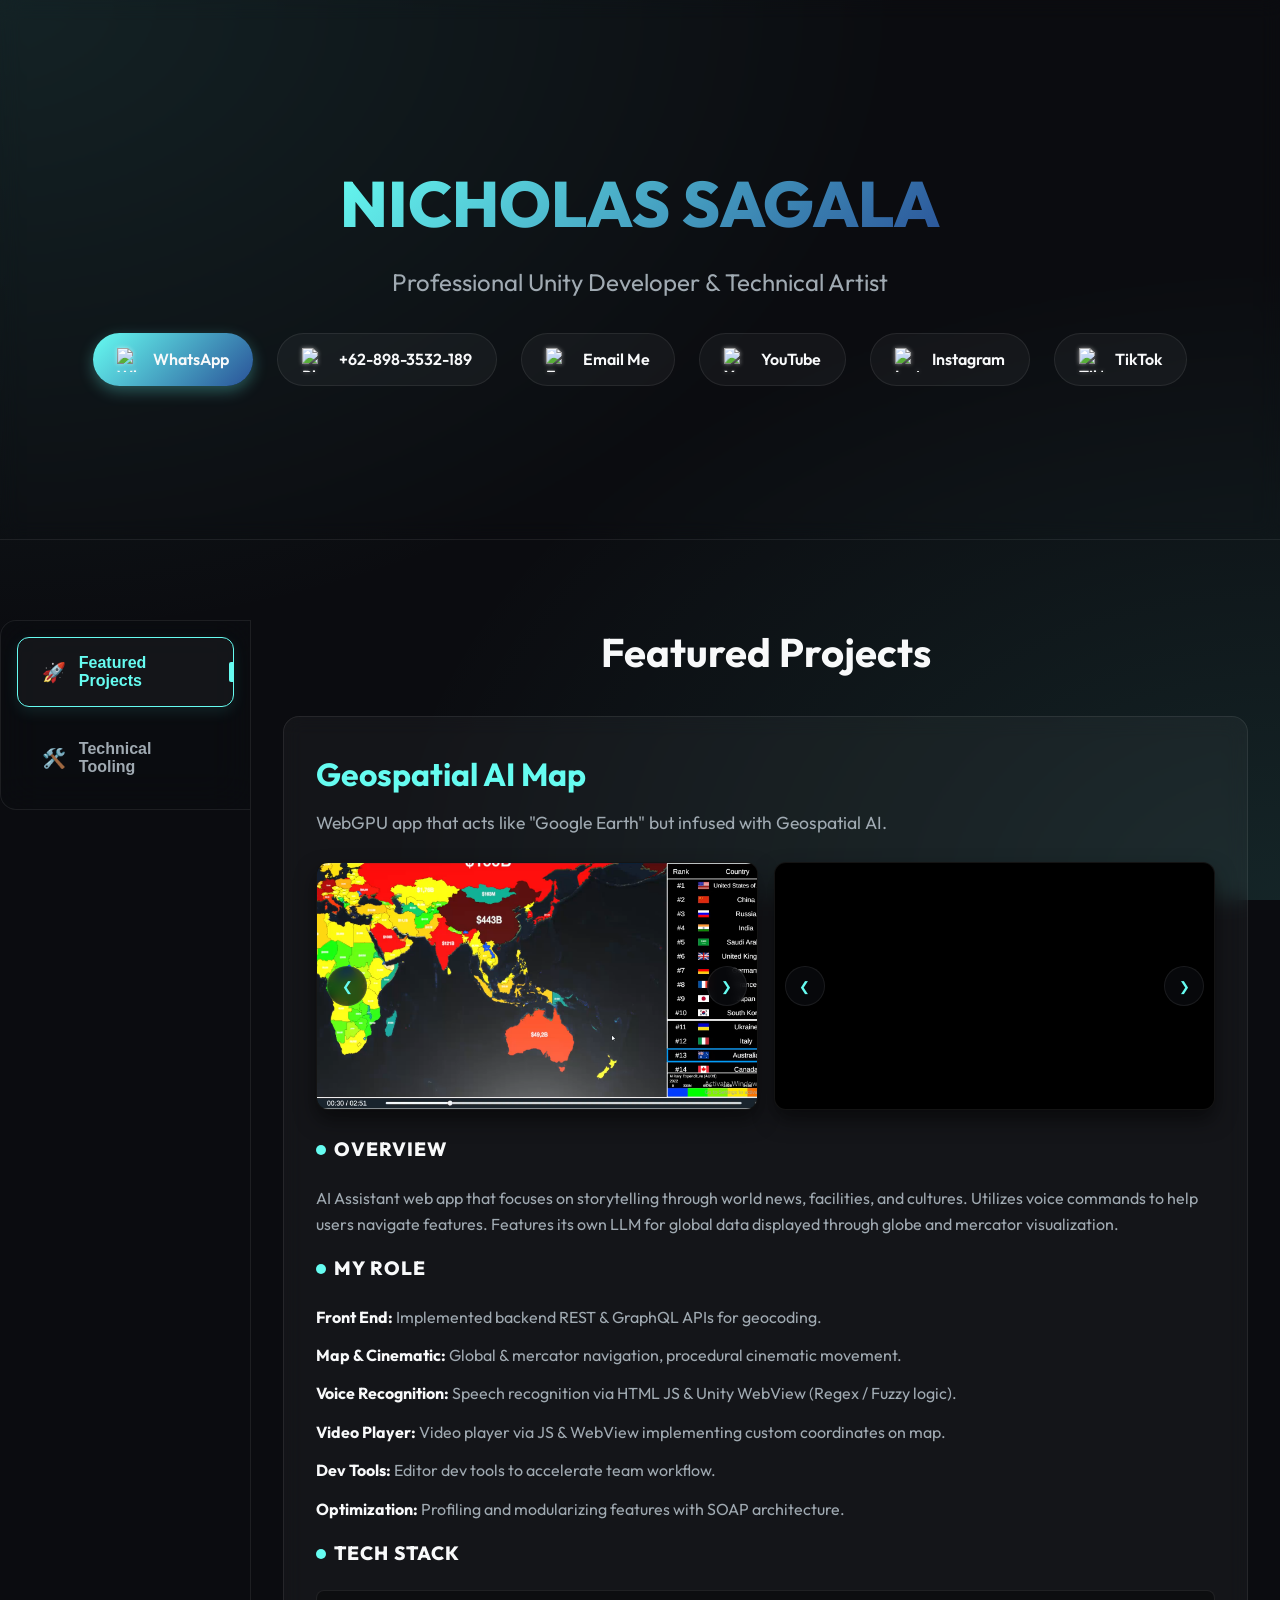
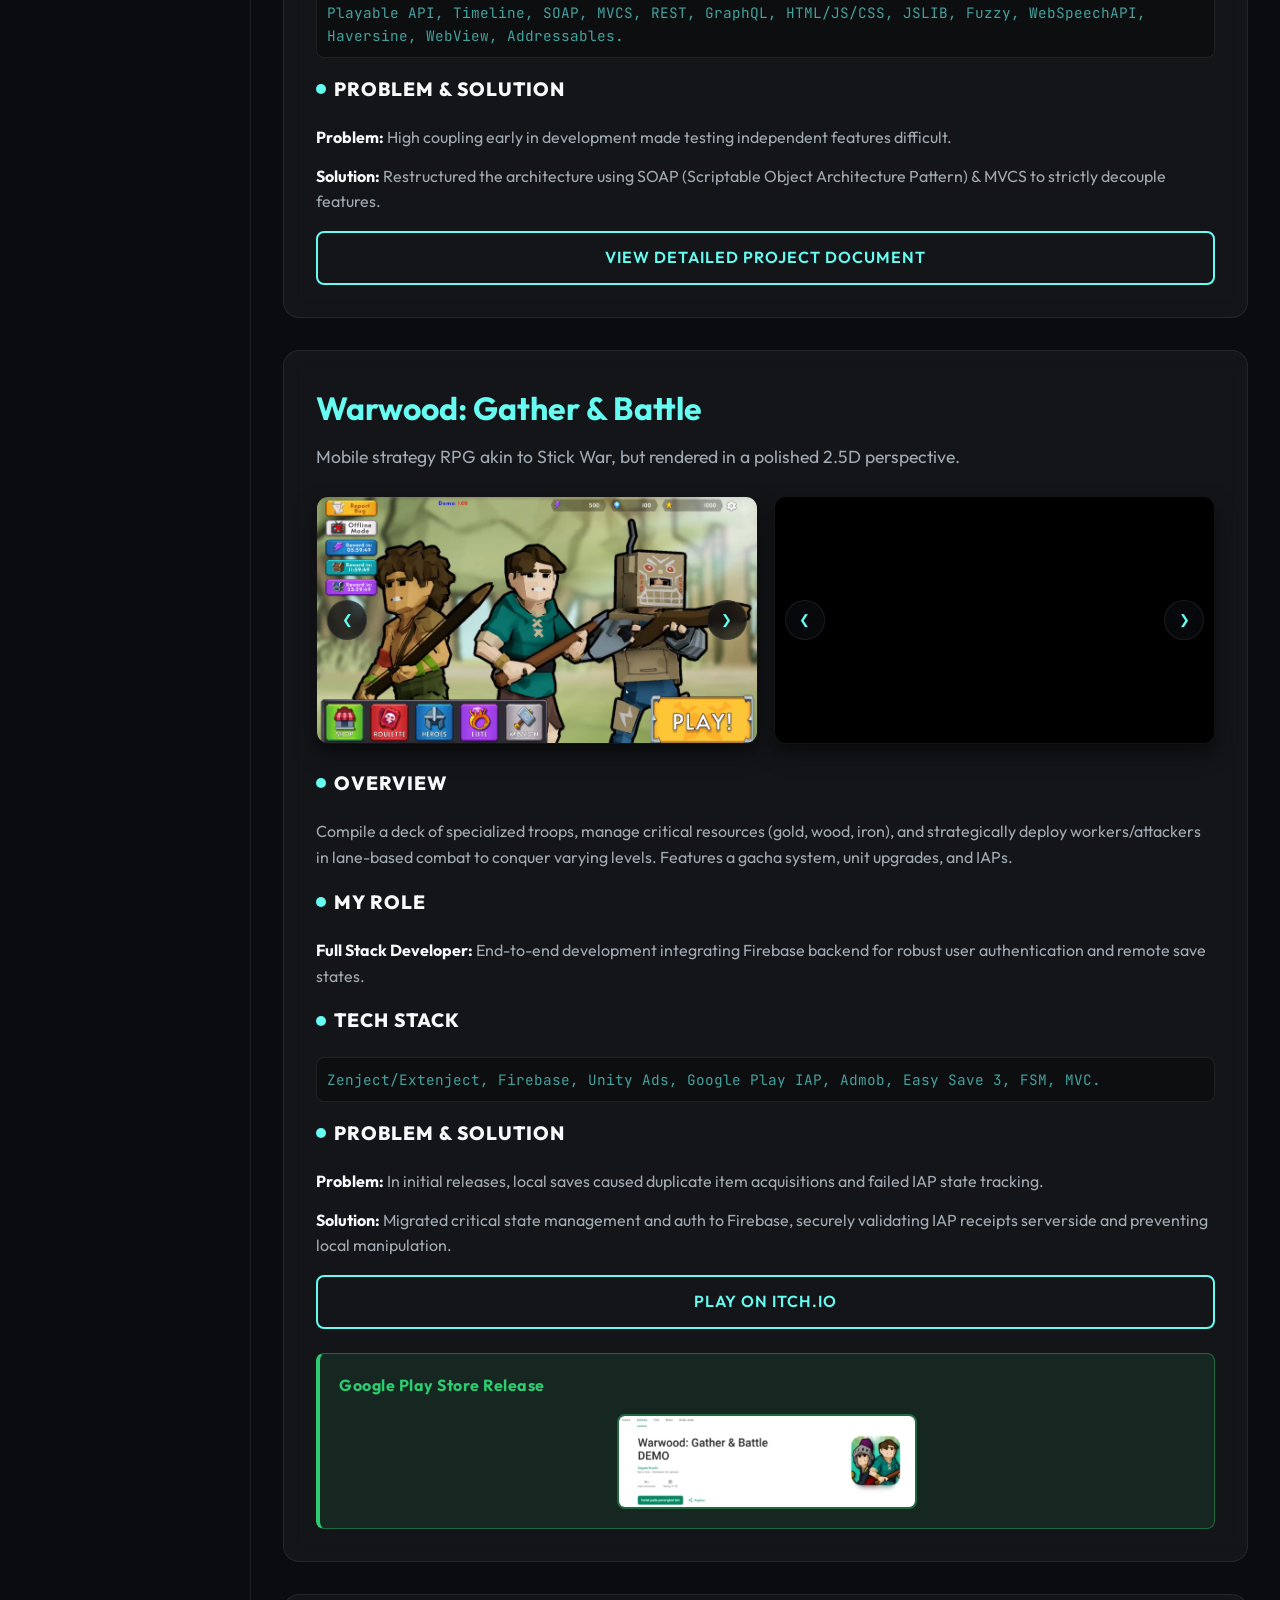
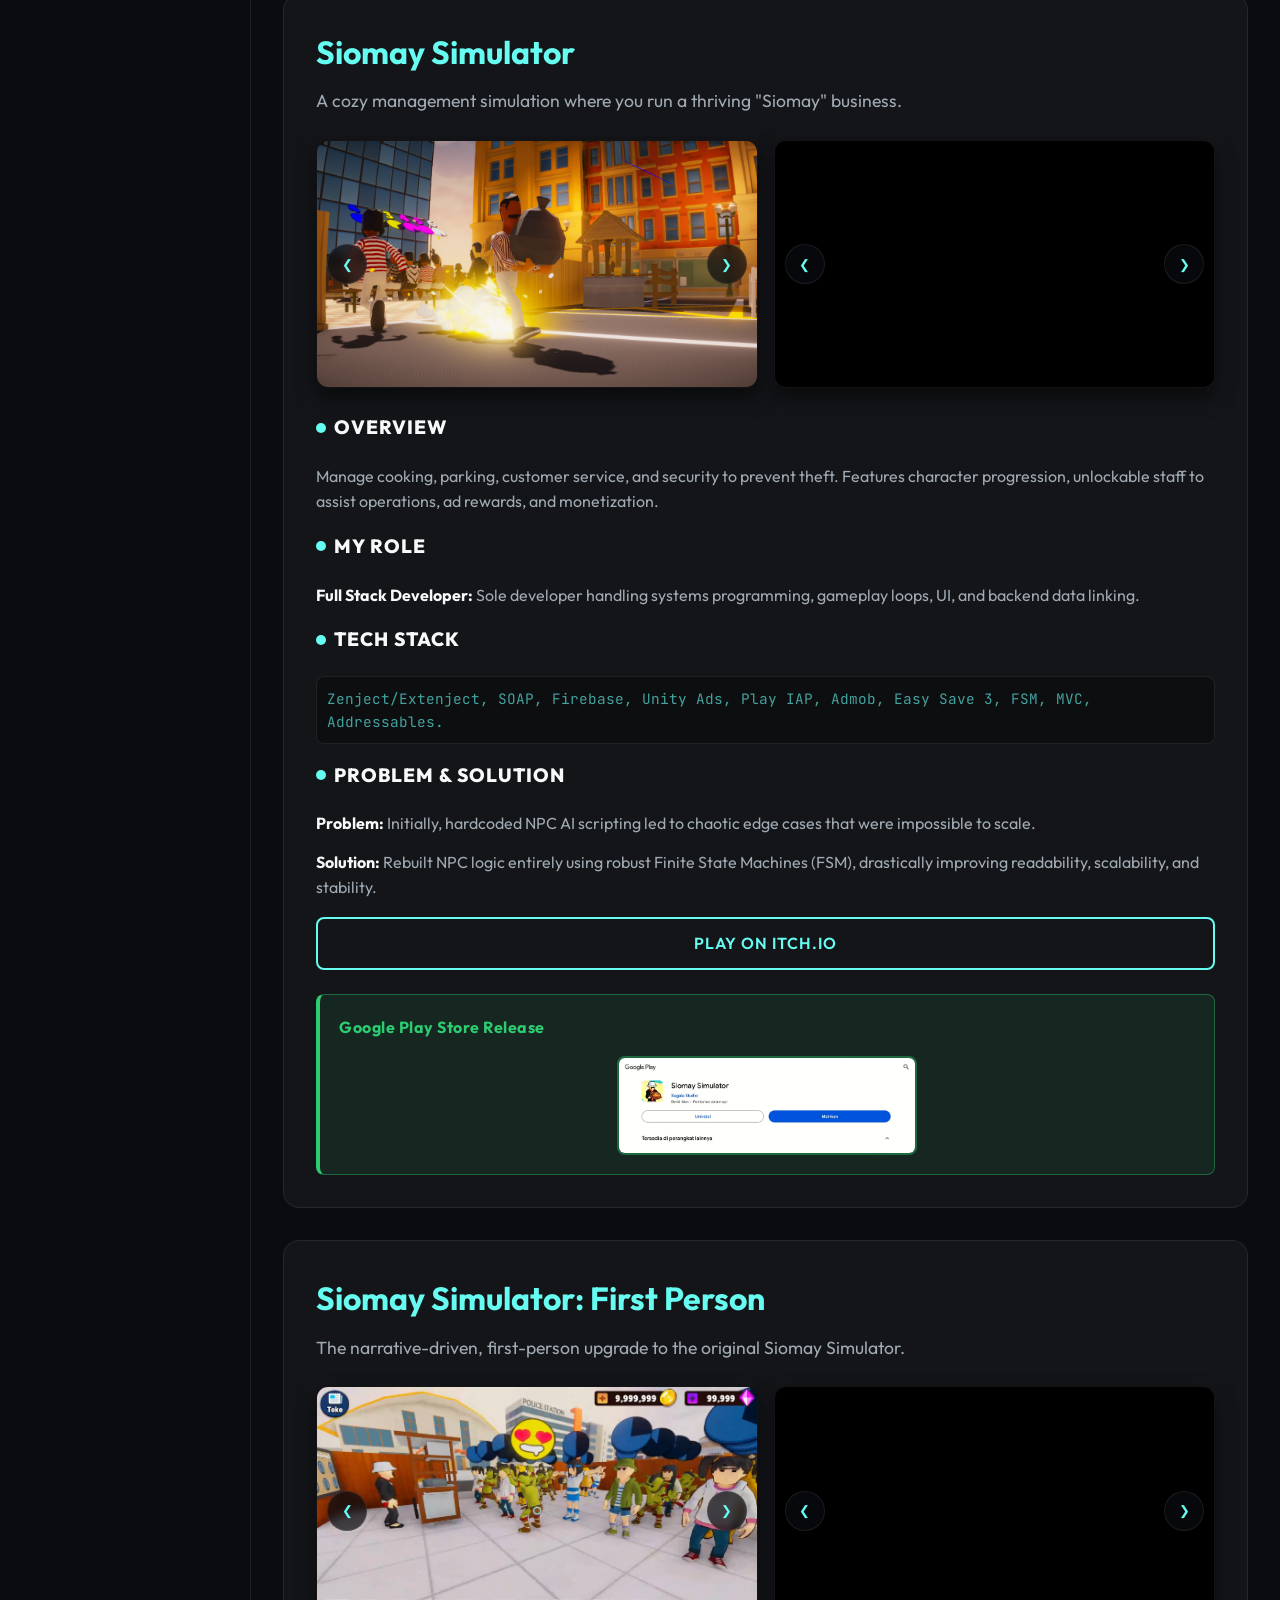
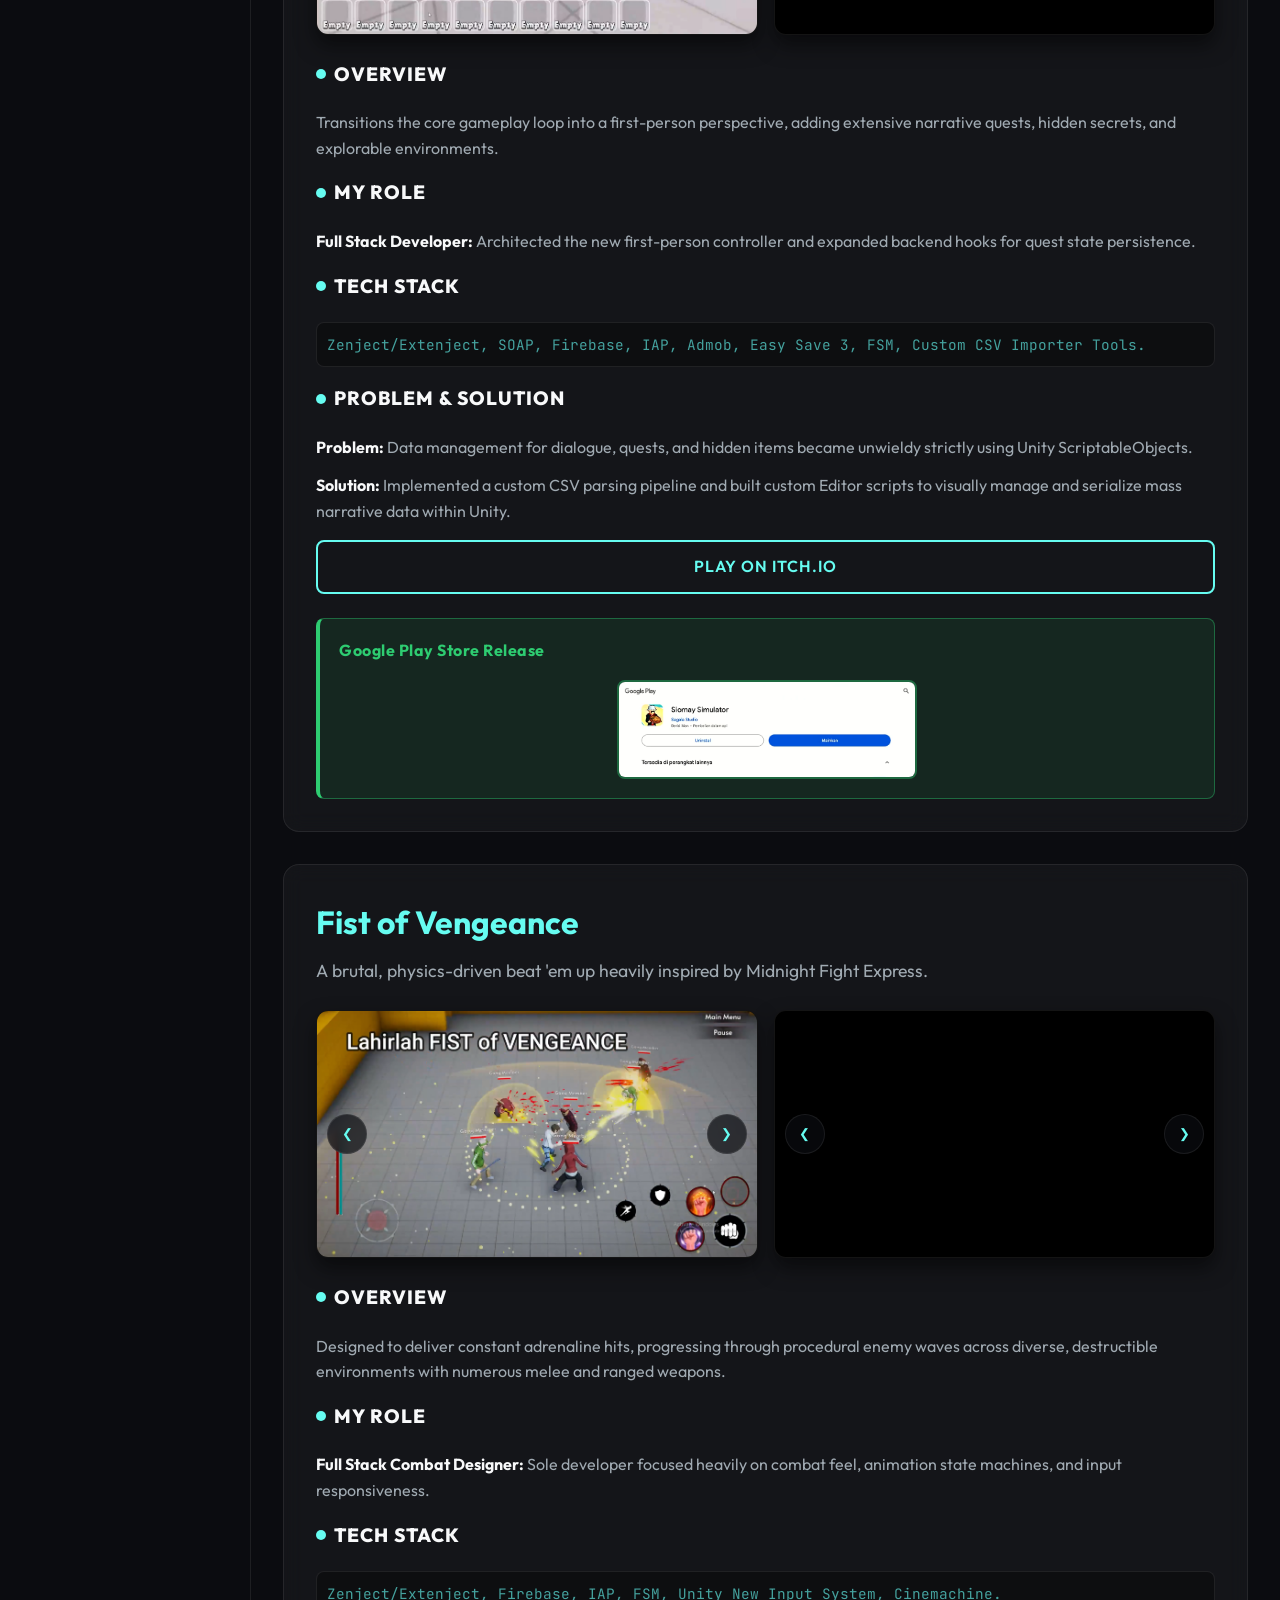
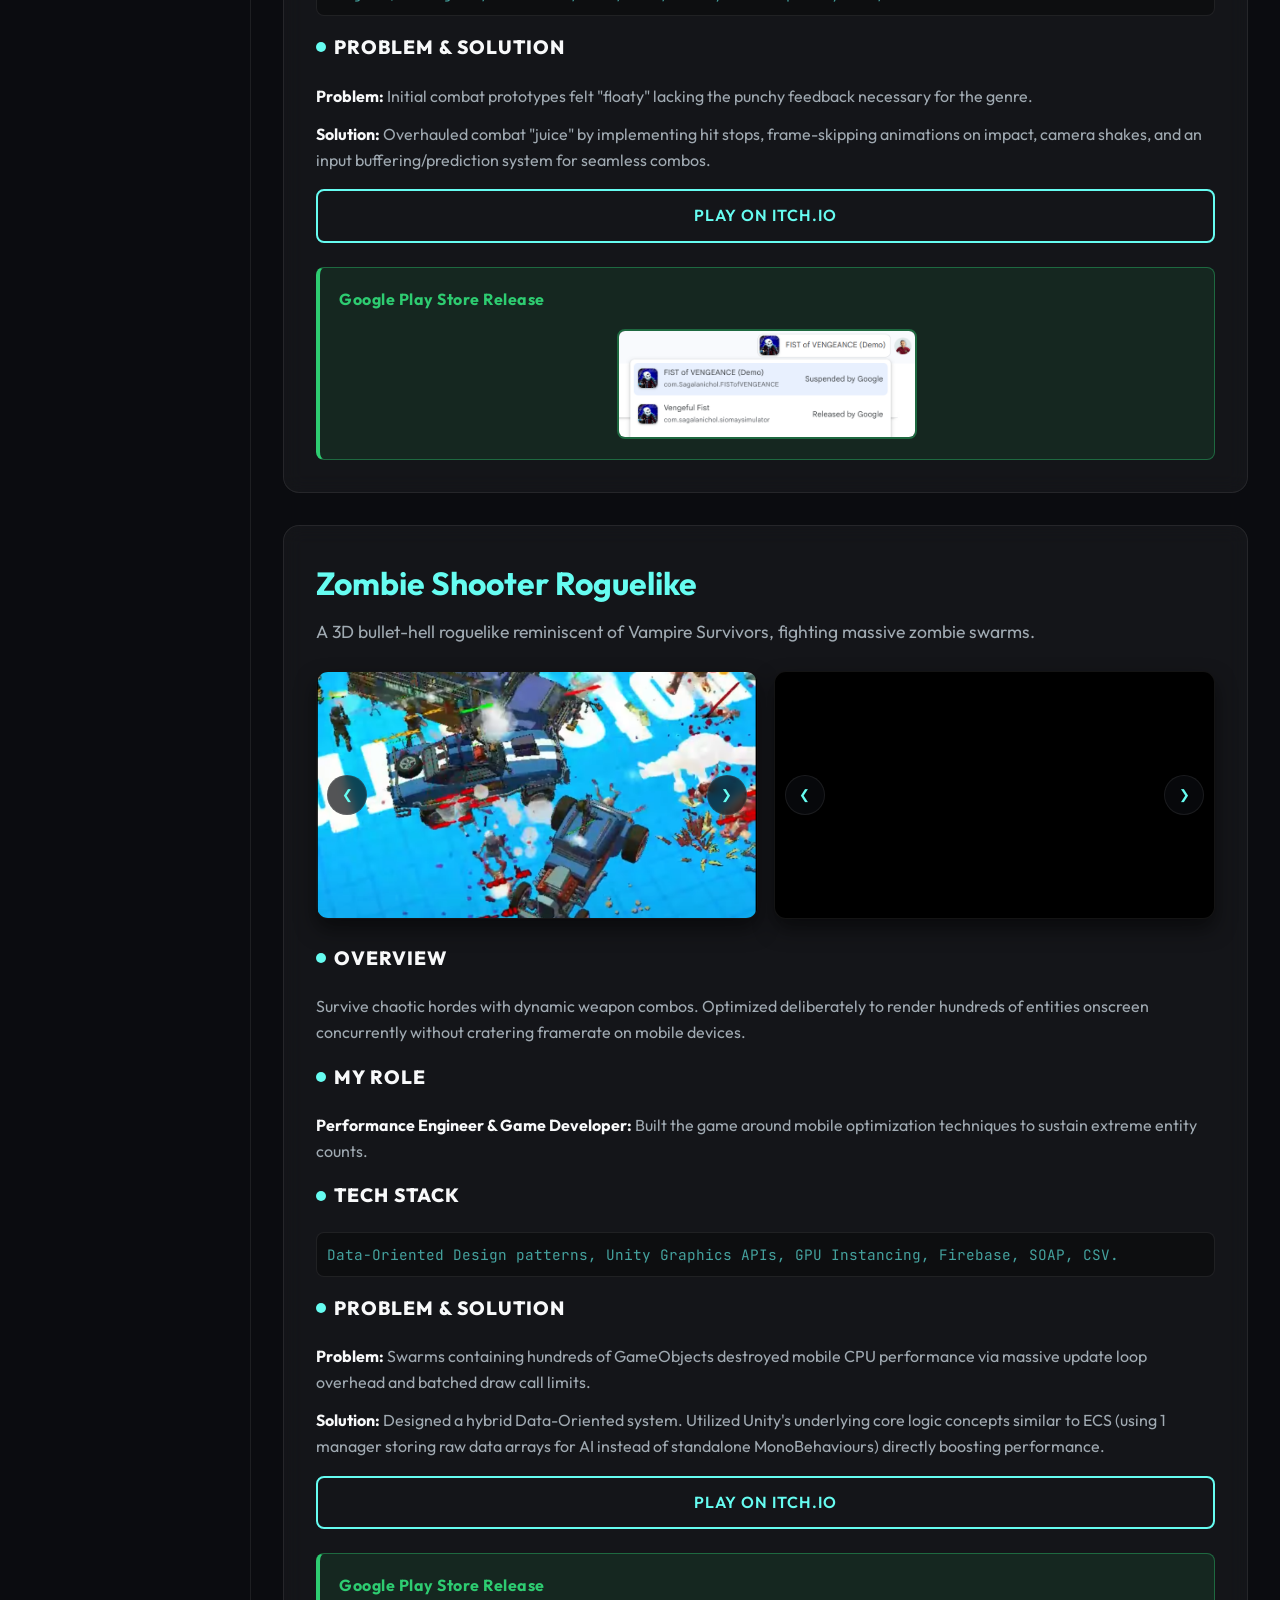
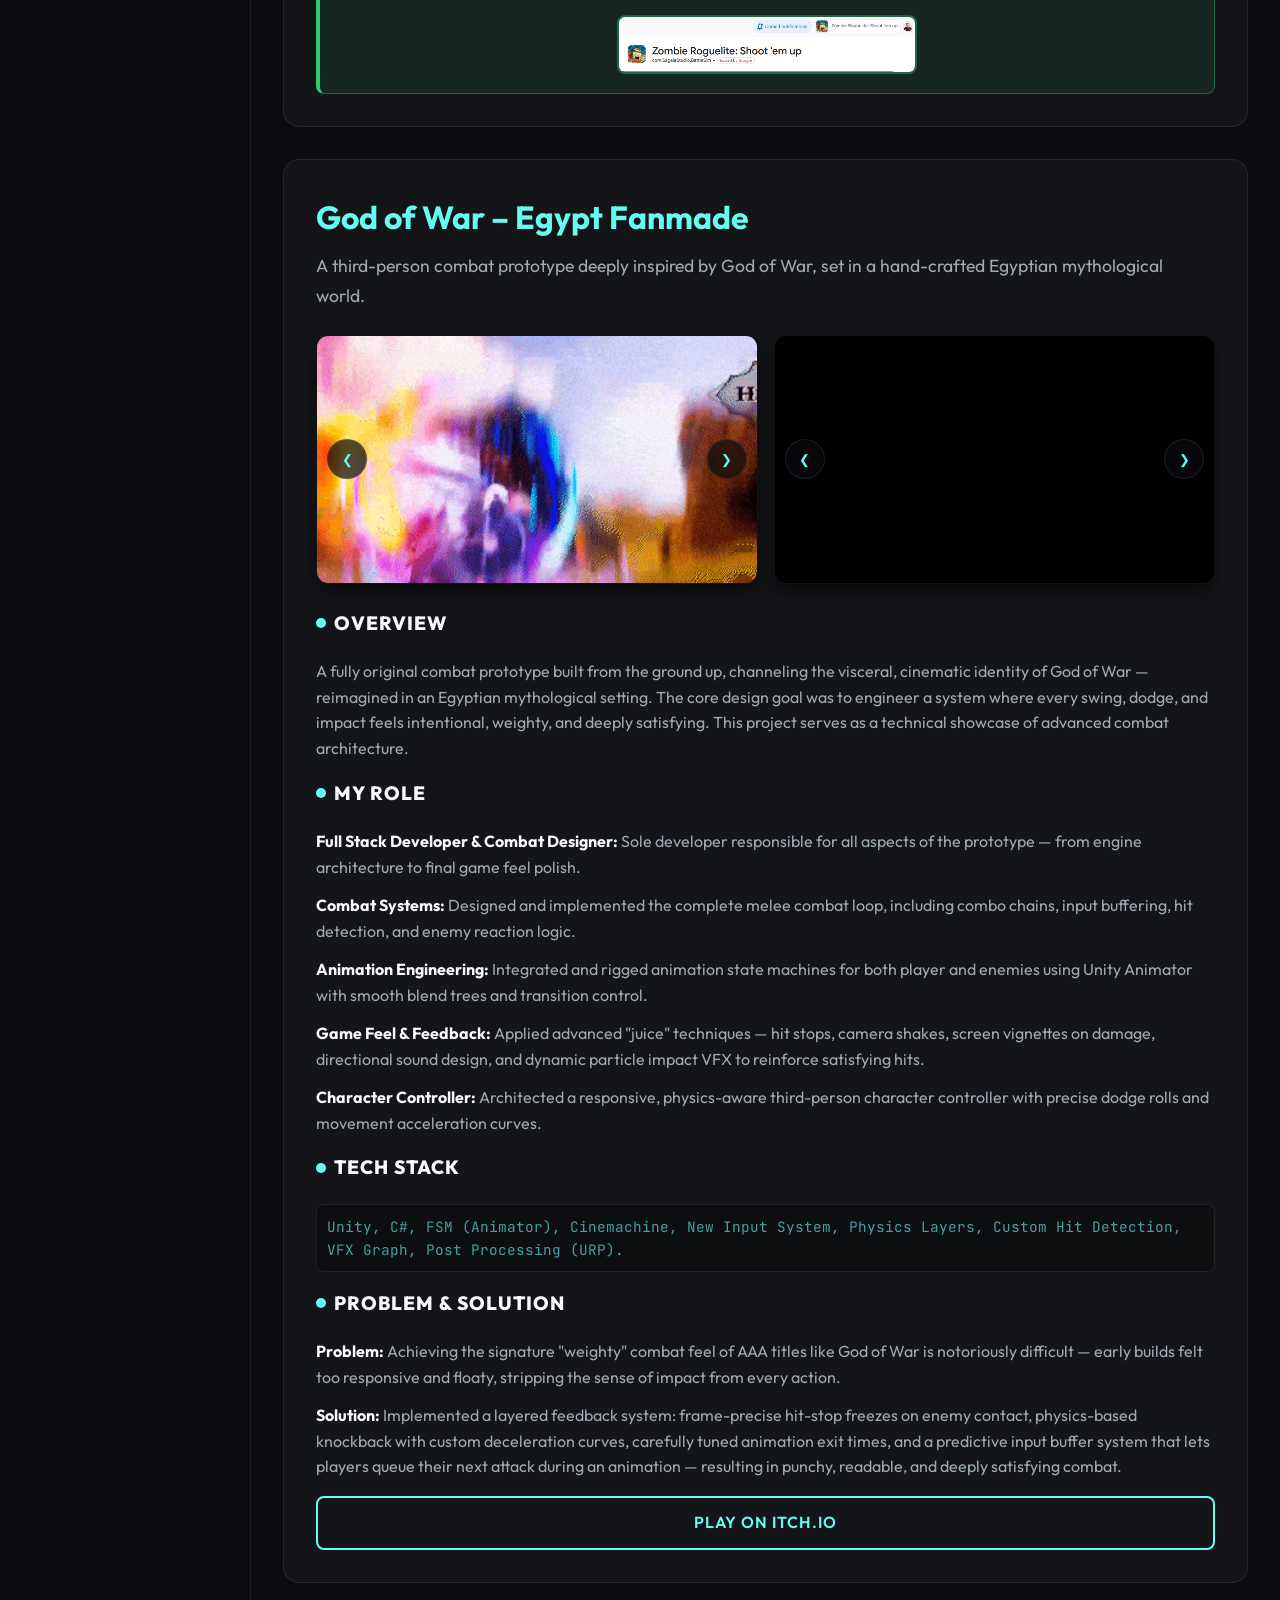
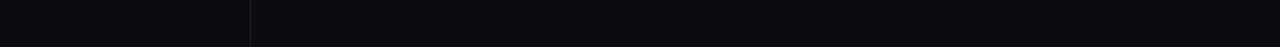
==== commit 566827e2: "done" ====
--- a/index.html
+++ b/index.html
@@ -670,22 +670,22 @@
                 <div class="tool-card">
                     <div class="tool-top-row">
                         <div class="tool-info-panel">
-                            <h2>Procedural Environment Designer</h2>
-                            <p class="subtitle">Node-based internal tool for Unity to generate biome-specific foliage
-                                and terrain details.</p>
+                            <h2>Seamless Blender-to-Unity Pipeline</h2>
+                            <p class="subtitle">Python-based Blender add-on and Unity Editor importer for automated
+                                asset synchronization.</p>
 
                             <div class="content-group">
                                 <h3 class="section-title">Description</h3>
-                                <p>An artist-friendly tool that uses noise functions and heightmap analysis to
-                                    procedurally place grass, rocks, and trees while respecting manually painted
-                                    exclusion zones.</p>
+                                <p>A robust bridge between Blender and Unity that handles axis correction, automated LOD
+                                    generation, and intelligent material mapping. It streamlines the export-import loop,
+                                    saving hours of manual setup for every asset.</p>
                             </div>
                         </div>
 
                         <div class="tool-media-panel">
                             <div class="large-video-container">
-                                <iframe src="https://www.youtube.com/embed/y6120QOlsfU"
-                                    title="Procedural Tool Demo"></iframe>
+                                <iframe src="https://www.youtube.com/embed/dQw4w9WgXcQ"
+                                    title="Blender-to-Unity Pipeline Demo"></iframe>
                             </div>
                         </div>
                     </div>
@@ -696,29 +696,30 @@
                             <li>
                                 <div class="flow-step">
                                     <span class="step-icon">1</span>
-                                    <b>Sample Terrain</b>
-                                    <p>Reads mesh or terrain data for slope info.</p>
+                                    <b>Python Export Add-on</b>
+                                    <p>Automated axis correction, scaling, and auto-generated LODs in Blender.</p>
                                 </div>
                             </li>
                             <li>
                                 <div class="flow-step">
                                     <span class="step-icon">2</span>
-                                    <b>Noise Masking</b>
-                                    <p>Perlin/Simplex masks for natural clustering.</p>
+                                    <b>Temp Folder Watcher</b>
+                                    <p>Unity Editor tool detects new FBX files in the "Temp" assets directory.</p>
                                 </div>
                             </li>
                             <li>
                                 <div class="flow-step">
                                     <span class="step-icon">3</span>
-                                    <b>Poisson Disk Sampling</b>
-                                    <p>Ensures uniform distribution without overlaps.</p>
+                                    <b>Extract & Organize</b>
+                                    <p>Auto-extracts materials/textures and moves them to organized project folders.</p>
                                 </div>
                             </li>
                             <li>
                                 <div class="flow-step">
                                     <span class="step-icon">4</span>
-                                    <b>GPU Instancing</b>
-                                    <p>High-performance instanced draws.</p>
+                                    <b>Smart Preset Mapping</b>
+                                    <p>Assigns custom material presets and intelligently maps textures to shader
+                                        properties.</p>
                                 </div>
                             </li>
                         </ul>
@@ -729,22 +730,22 @@
                 <div class="tool-card">
                     <div class="tool-top-row">
                         <div class="tool-info-panel">
-                            <h2>Advanced IK Bone Debugger</h2>
-                            <p class="subtitle">Real-time overlay tool for visualizing bone constraints, joint limits,
-                                and IK targets in Editor.</p>
+                            <h2>1-Click Spherical Impostor System</h2>
+                            <p class="subtitle">High-performance LOD solution for Unity using automated spherical
+                                snapshotting and custom billboard shaders.</p>
 
                             <div class="content-group">
                                 <h3 class="section-title">Description</h3>
-                                <p>An essential tool for technical animators to debug character rigs. It provides visual
-                                    gizmos for rotation limits, velocity vectors, and target influence weights
-                                    directamente in scene view.</p>
+                                <p>A one-click tool to generate ultra-performant billboard-based LODs for complex 3D
+                                    objects. It captures snapshots from hundreds of angles to create a
+                                    perspective-correct representation using a specialized shader.</p>
                             </div>
                         </div>
 
                         <div class="tool-media-panel">
                             <div class="large-video-container">
                                 <iframe src="https://www.youtube.com/embed/jNQXAC9IVRw"
-                                    title="IK Debugger Demo"></iframe>
+                                    title="Spherical Impostor System Demo"></iframe>
                             </div>
                         </div>
                     </div>
@@ -755,29 +756,100 @@
                             <li>
                                 <div class="flow-step">
                                     <span class="step-icon">1</span>
-                                    <b>Rig Scanning</b>
-                                    <p>Detects SkinnedMeshRenderers and Bone hierarchies.</p>
+                                    <b>Prefab Context Menu</b>
+                                    <p>Right-click any 3D prefab &rarr; "Setup Spherical Impostor" to begin the
+                                        automated setup.</p>
                                 </div>
                             </li>
                             <li>
                                 <div class="flow-step">
                                     <span class="step-icon">2</span>
-                                    <b>Gizmo Injection</b>
-                                    <p>Uses Handles API to draw debug info.</p>
+                                    <b>Spherical Snapshotting</b>
+                                    <p>Automated camera rig captures the object from multiple angles to generate a
+                                        texture atlas.</p>
                                 </div>
                             </li>
                             <li>
                                 <div class="flow-step">
                                     <span class="step-icon">3</span>
-                                    <b>Data Overlay</b>
-                                    <p>Displays real-time Euler angles and weights.</p>
+                                    <b>Billboard Injection</b>
+                                    <p>Generates a quad billboard using a custom shader that reacts to camera
+                                        perspective.</p>
                                 </div>
                             </li>
                             <li>
                                 <div class="flow-step">
                                     <span class="step-icon">4</span>
-                                    <b>Save/Restore</b>
-                                    <p>Allows snapshots of poses for comparison.</p>
+                                    <b>Validation Dashboard</b>
+                                    <p>Centralized hub to monitor and batch-update all tools (IK, Blender Pipeline, and
+                                        Impostors).</p>
+                                </div>
+                            </li>
+                        </ul>
+                    </div>
+                </div>
+
+                <!-- TOOL 4 -->
+                <div class="tool-card classified-project">
+                    <div class="tool-top-row">
+                        <div class="tool-info-panel">
+                            <div class="title-row">
+                                <h2>Automated Cinematic Timeline Generator</h2>
+                                <span class="classified-badge">CLASSIFIED / NDA</span>
+                            </div>
+                            <p class="subtitle">Unity Editor tool for automated cinematic sequence generation focusing
+                                on spline-based camera paths.</p>
+
+                            <div class="content-group">
+                                <h3 class="section-title">Description</h3>
+                                <p>A powerful editor extension that automates the creation of complex Cinemachine
+                                    timelines. By simply defining a spline path, the tool handles all camera tracks,
+                                    blending, and automated orbit/zoom sequences.</p>
+                                <p class="nda-note"><i class="fas fa-lock"></i> Project protected by NDA. Detailed
+                                    internal assets restricted. Displaying workflow and high-level results only.</p>
+                            </div>
+                        </div>
+
+                        <div class="tool-media-panel">
+                            <div class="large-video-container">
+                                <iframe src="https://www.youtube.com/embed/y6120QOlsfU"
+                                    title="Cinematic Timeline Generator Demo"></iframe>
+                            </div>
+                        </div>
+                    </div>
+
+                    <div class="tool-workflow-panel">
+                        <h3 class="section-title">Workflow / Flow</h3>
+                        <ul class="flow-list">
+                            <li>
+                                <div class="flow-step">
+                                    <span class="step-icon">1</span>
+                                    <b>Spline Path Generation</b>
+                                    <p>Define the cinematic path by clicking directly in the Scene view to create a
+                                        spline.</p>
+                                </div>
+                            </li>
+                            <li>
+                                <div class="flow-step">
+                                    <span class="step-icon">2</span>
+                                    <b>Timeline Auto-Setup</b>
+                                    <p>Right-click spline &rarr; "Setup Timeline" to auto-generate tracks and sequences.
+                                    </p>
+                                </div>
+                            </li>
+                            <li>
+                                <div class="flow-step">
+                                    <span class="step-icon">3</span>
+                                    <b>Automated Cinematics</b>
+                                    <p>Injects pre-configured Zoom-in, Orbit, and Zoom-out sequences smoothly.</p>
+                                </div>
+                            </li>
+                            <li>
+                                <div class="flow-step">
+                                    <span class="step-icon">4</span>
+                                    <b>Cinemachine Binding</b>
+                                    <p>Automatically binds cameras to the spline path with optimal smoothing and
+                                        framing.</p>
                                 </div>
                             </li>
                         </ul>
--- a/style.css
+++ b/style.css
@@ -621,6 +621,52 @@
     }
 }
 
+
+/* Classified Project Styles */
+.classified-project {
+    position: relative;
+    overflow: hidden;
+}
+
+.title-row {
+    display: flex;
+    align-items: center;
+    gap: 1.5rem;
+    flex-wrap: wrap;
+}
+
+.classified-badge {
+    background: rgba(255, 69, 58, 0.15);
+    /* Soft red */
+    color: #ff453a;
+    border: 1px solid #ff453a;
+    padding: 0.4rem 1rem;
+    border-radius: 50px;
+    font-size: 0.8rem;
+    font-weight: 800;
+    letter-spacing: 1px;
+    text-transform: uppercase;
+    box-shadow: 0 0 10px rgba(255, 69, 58, 0.2);
+}
+
+.nda-note {
+    font-size: 0.85rem;
+    color: #ff453a;
+    font-style: italic;
+    background: rgba(255, 69, 58, 0.05);
+    padding: 1rem;
+    border-radius: 12px;
+    border-left: 3px solid #ff453a;
+    margin-top: 1rem;
+    display: flex;
+    align-items: center;
+    gap: 0.8rem;
+}
+
+.nda-note i {
+    font-size: 1rem;
+}
+
 /* Responsive Styles */
 @media (max-width: 1200px) {
     .tool-top-row {
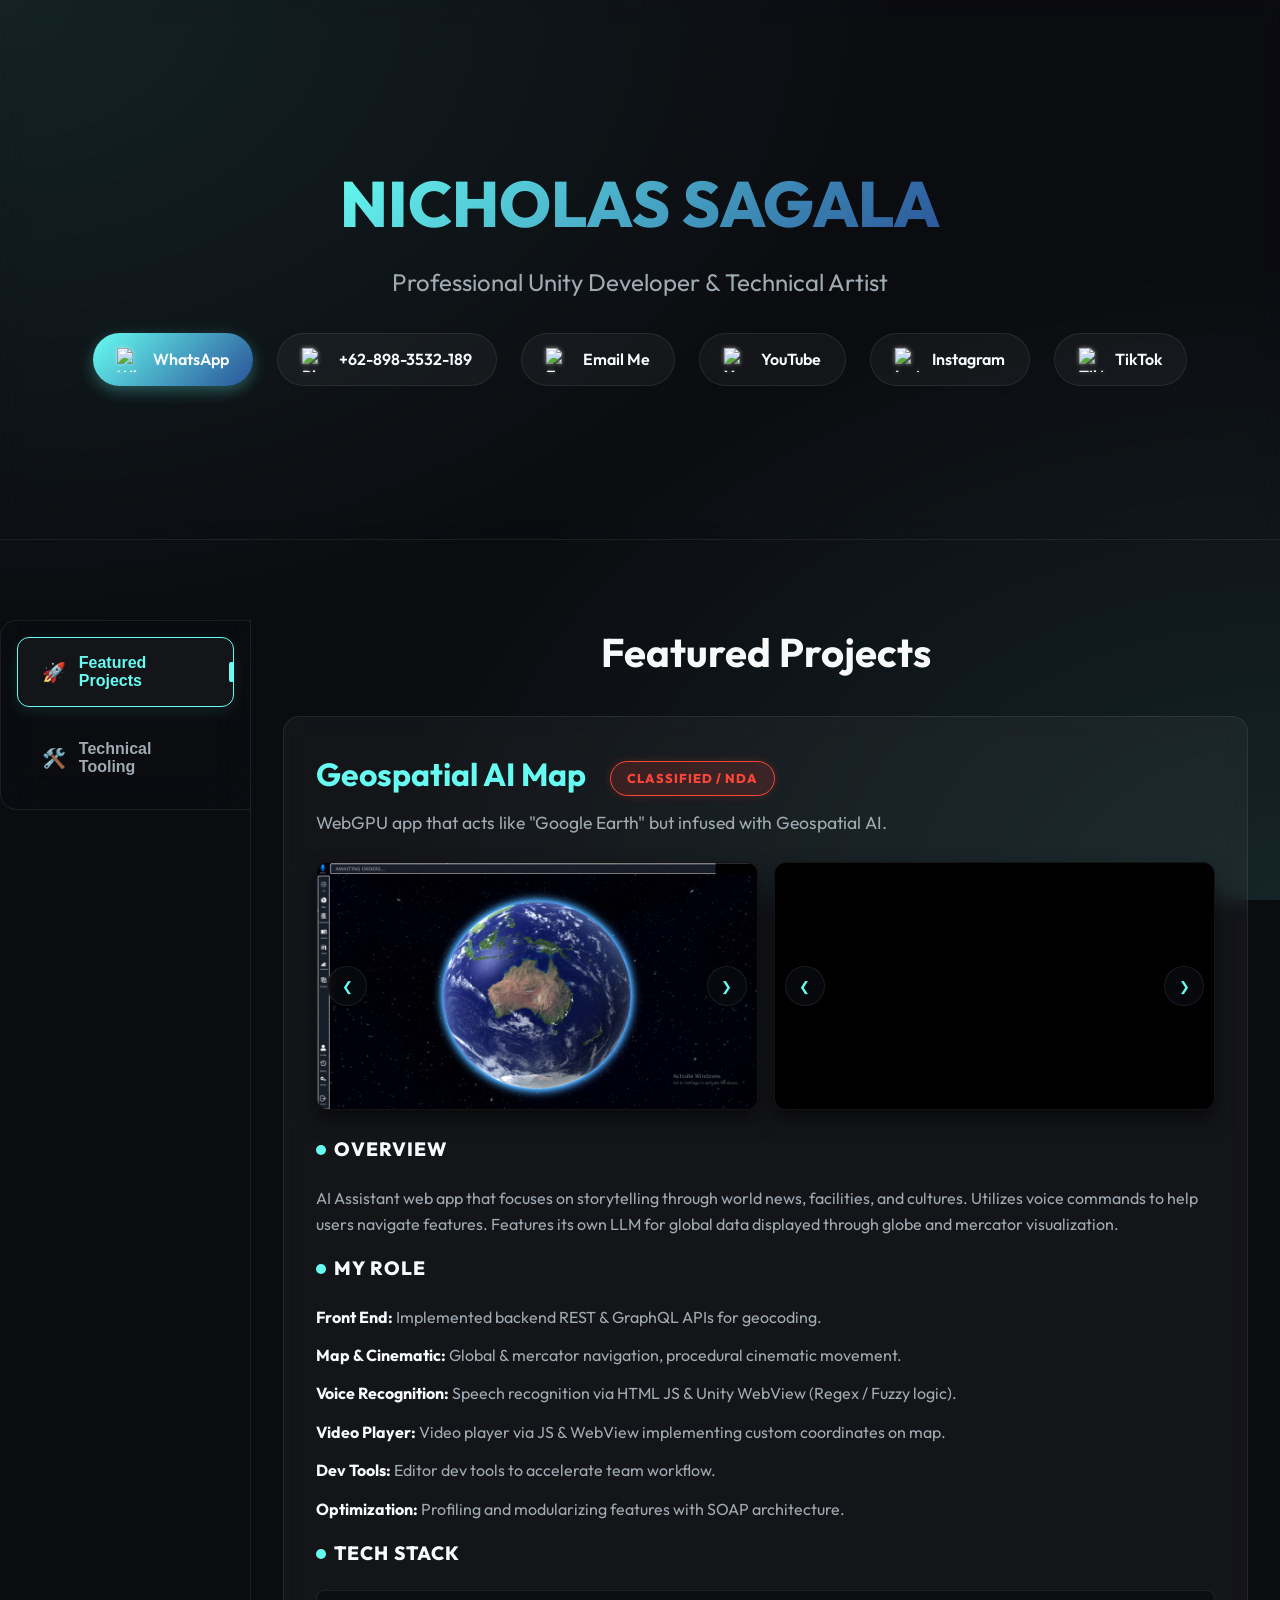
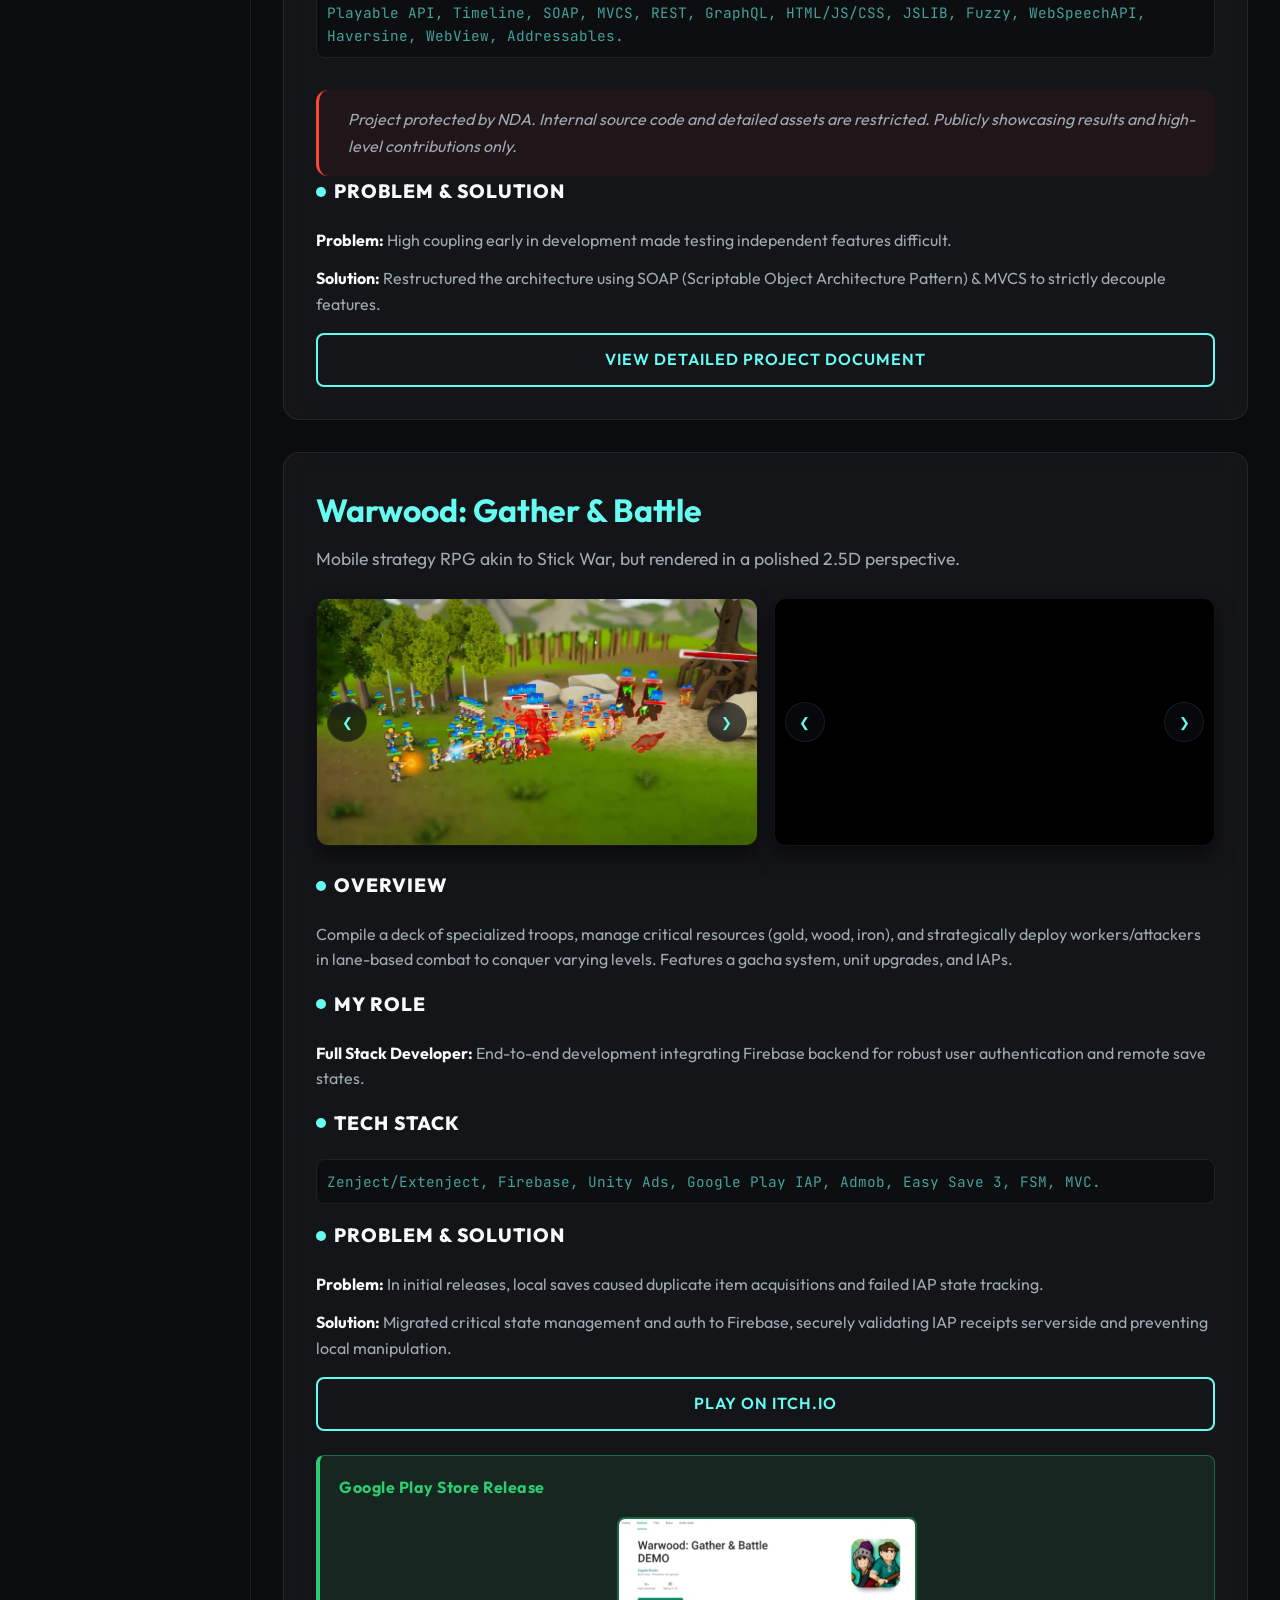
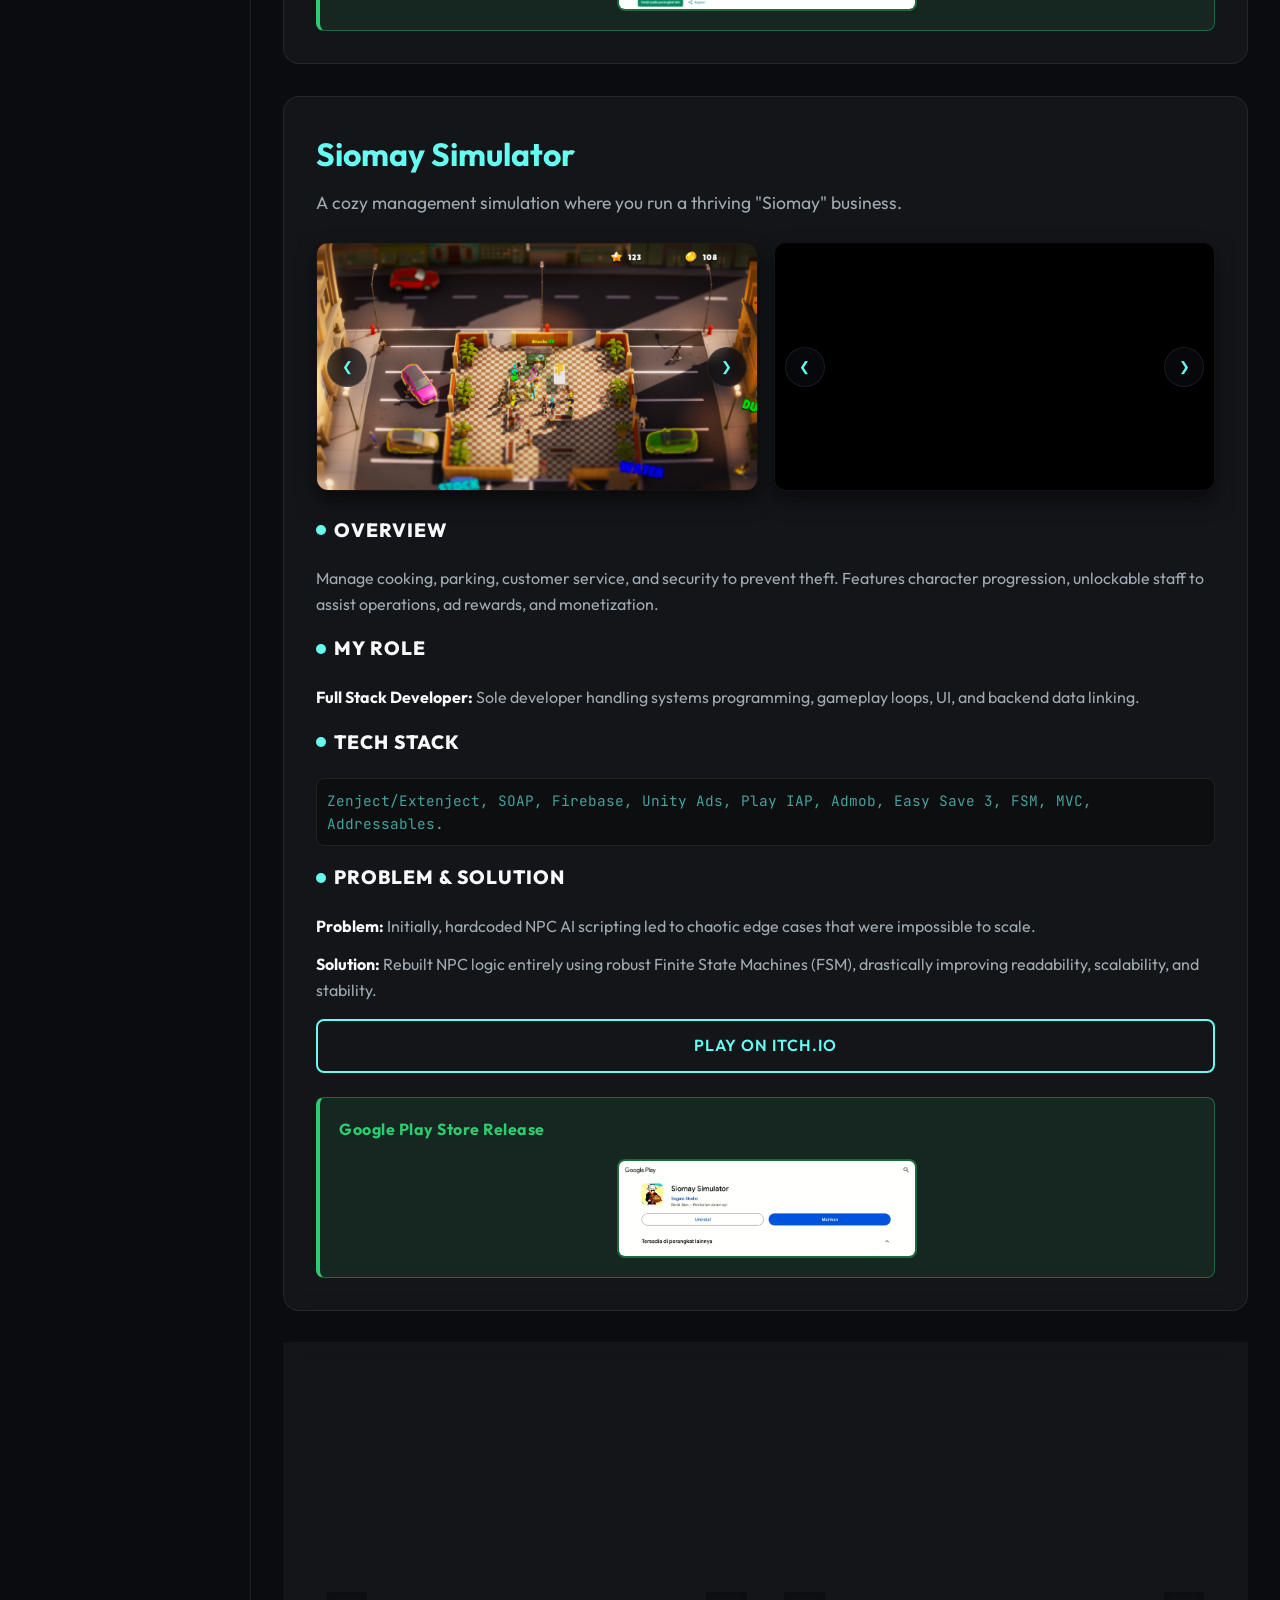
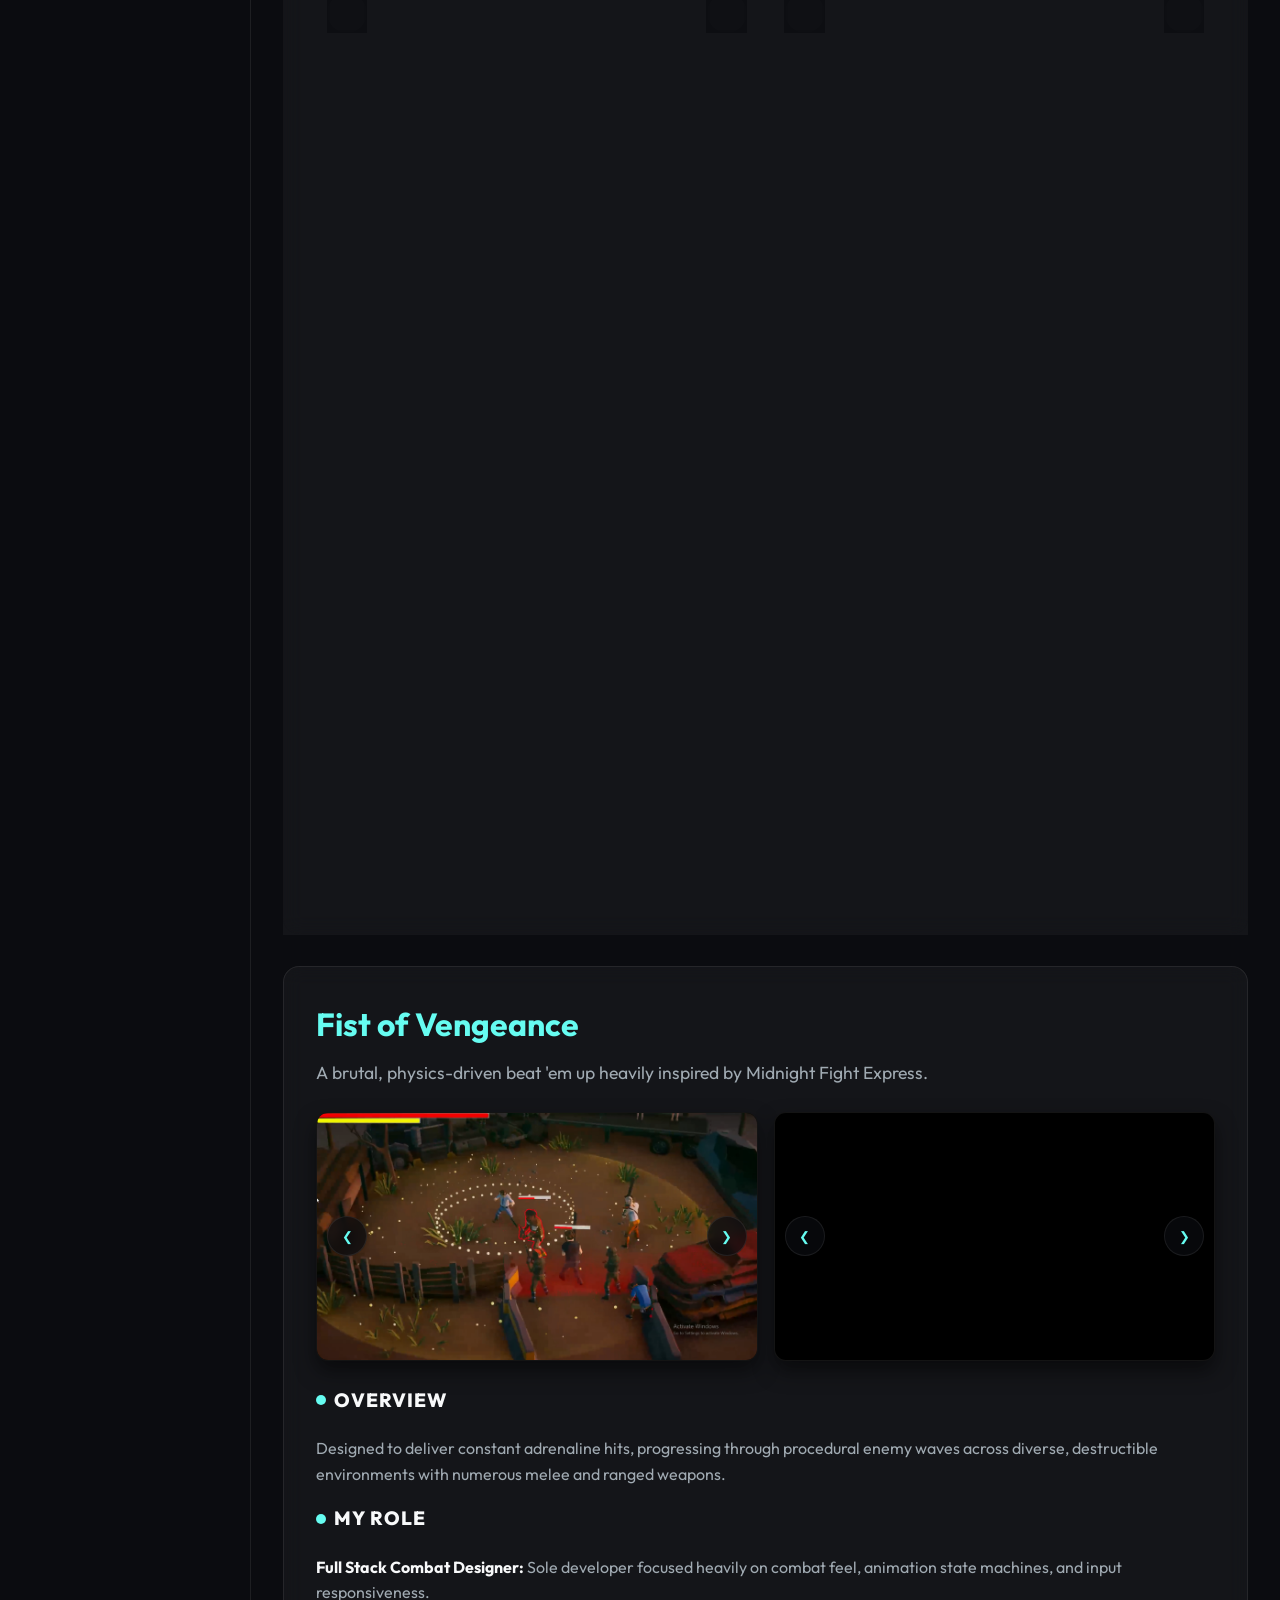
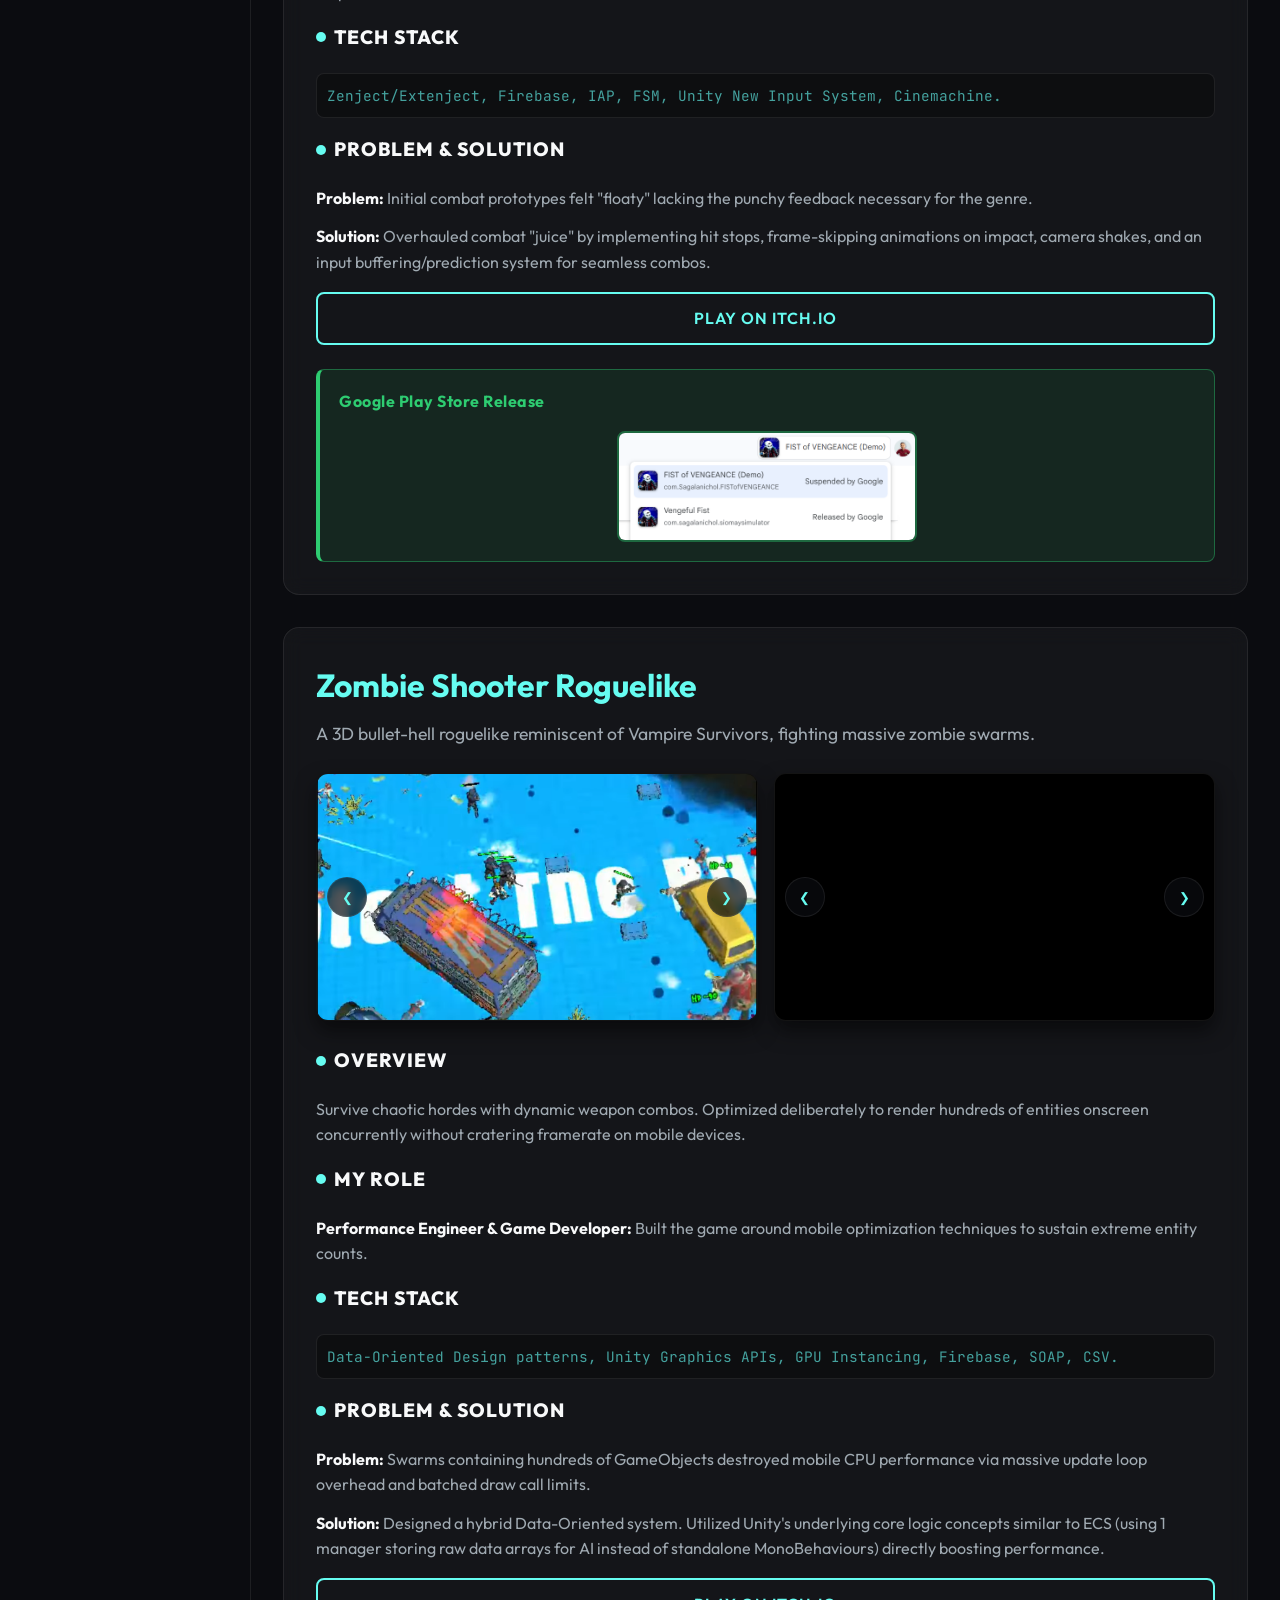
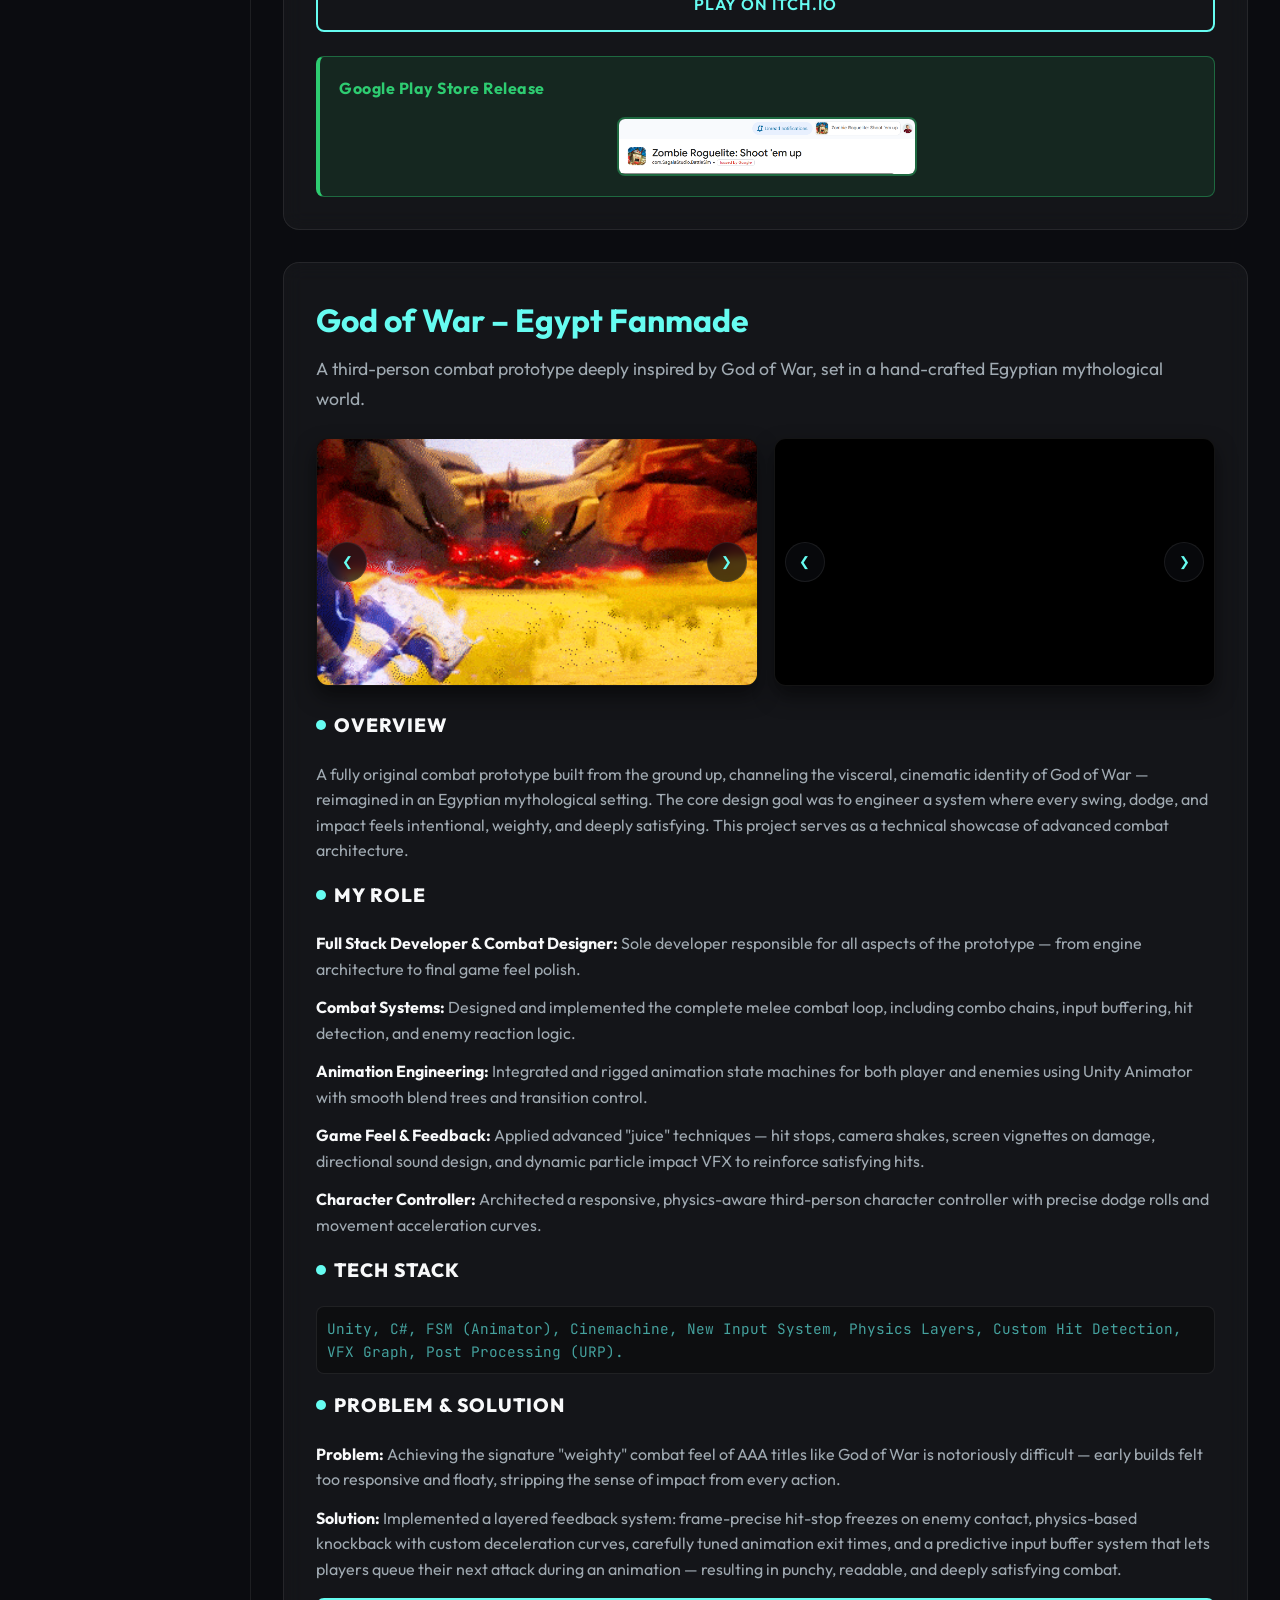
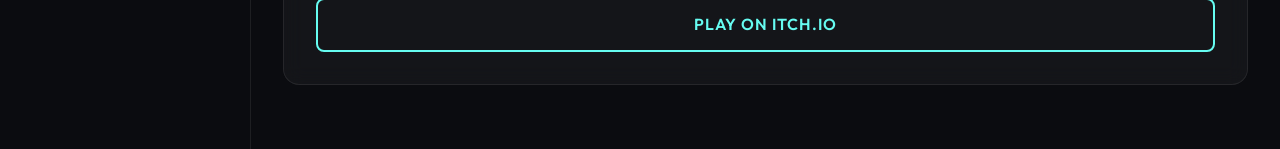
==== commit 08a279df: "Update index.html" ====
--- a/index.html
+++ b/index.html
@@ -75,8 +75,11 @@
             <div class="grid-container">
 
                 <!-- PROJECT 1 -->
-                <div class="project-card">
-                    <h2>Geospatial AI Map</h2>
+                <div class="project-card classified-project">
+                    <div class="title-row">
+                        <h2>Geospatial AI Map</h2>
+                        <span class="classified-badge">CLASSIFIED / NDA</span>
+                    </div>
                     <p class="subtitle">WebGPU app that acts like "Google Earth" but infused with Geospatial AI.</p>
 
                     <div class="media-row">
@@ -137,6 +140,10 @@
                             Fuzzy,
                             WebSpeechAPI, Haversine, WebView, Addressables.</p>
                     </div>
+
+                    <p class="nda-note"><i class="fas fa-lock"></i> Project protected by NDA. Internal source code and
+                        detailed assets are restricted. Publicly showcasing results and high-level contributions only.
+                    </p>
 
                     <div class="content-group">
                         <h3 class="section-title">Problem & Solution</h3>
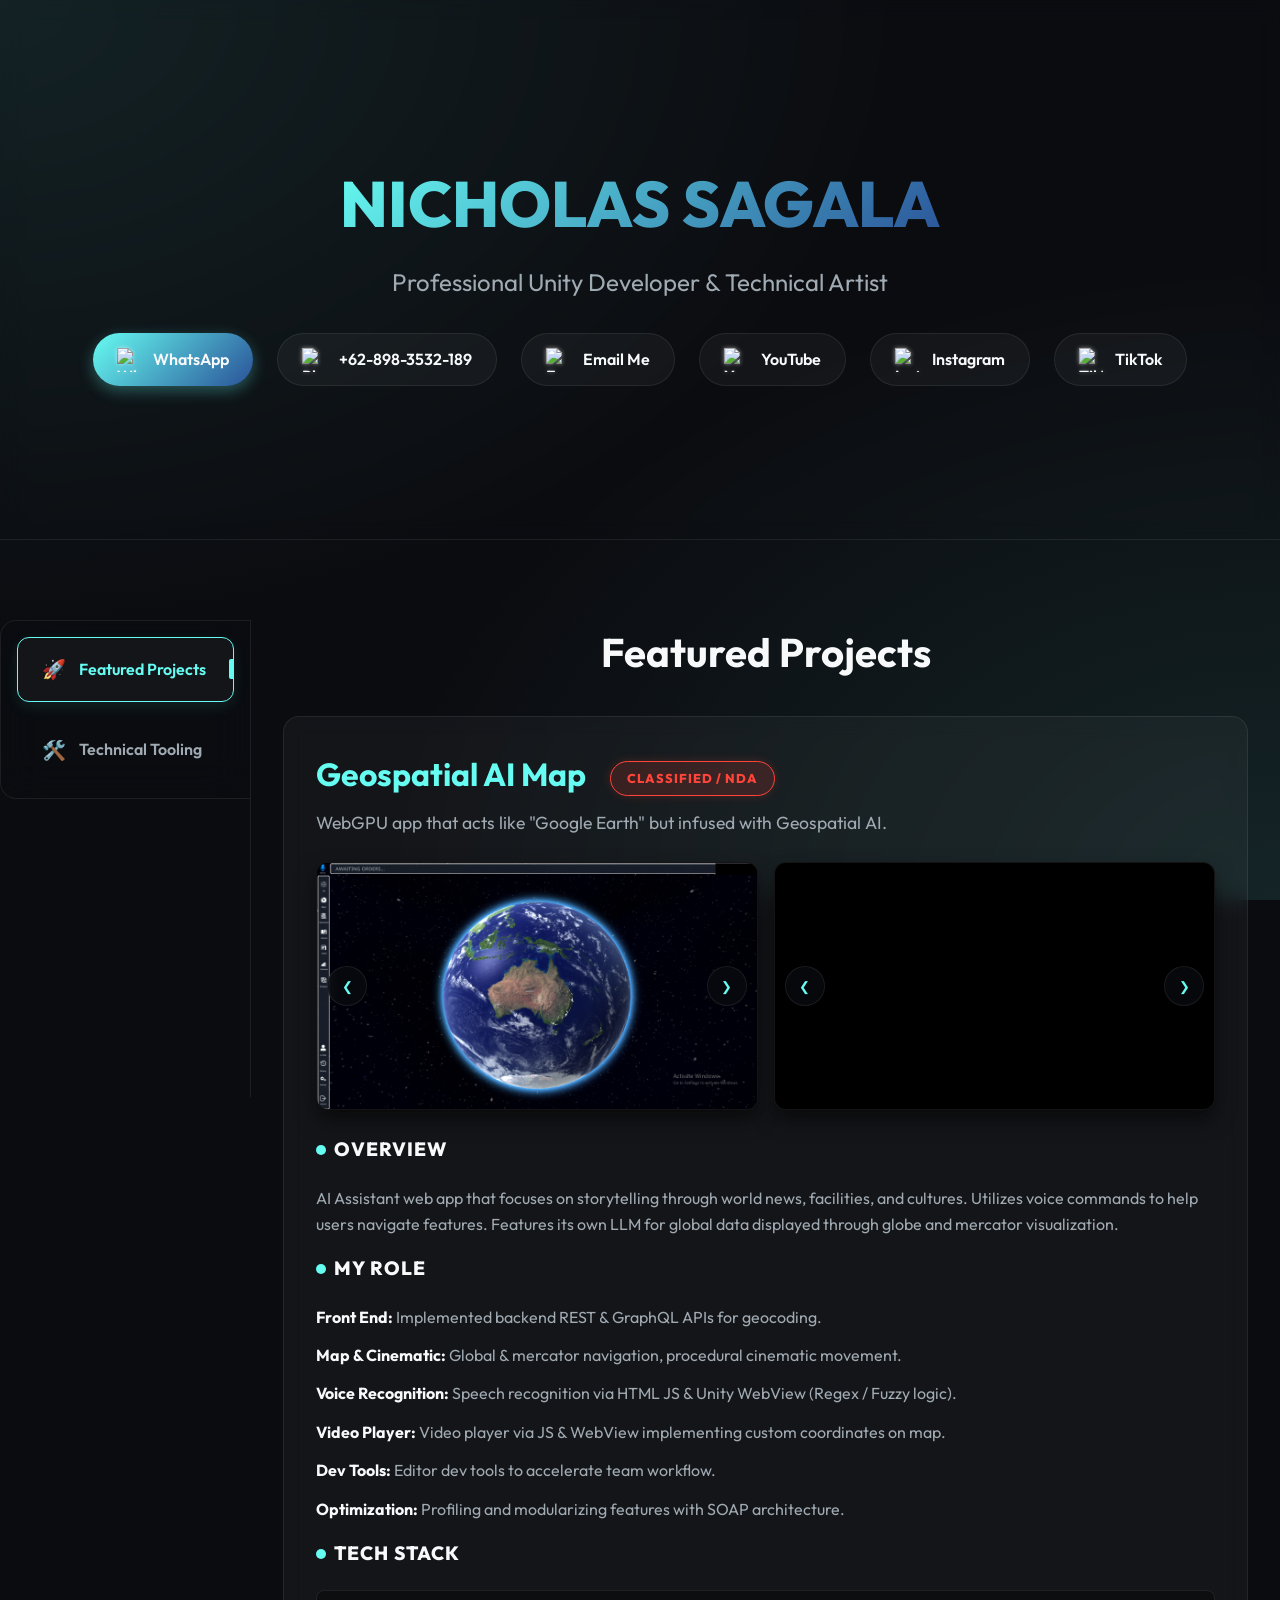
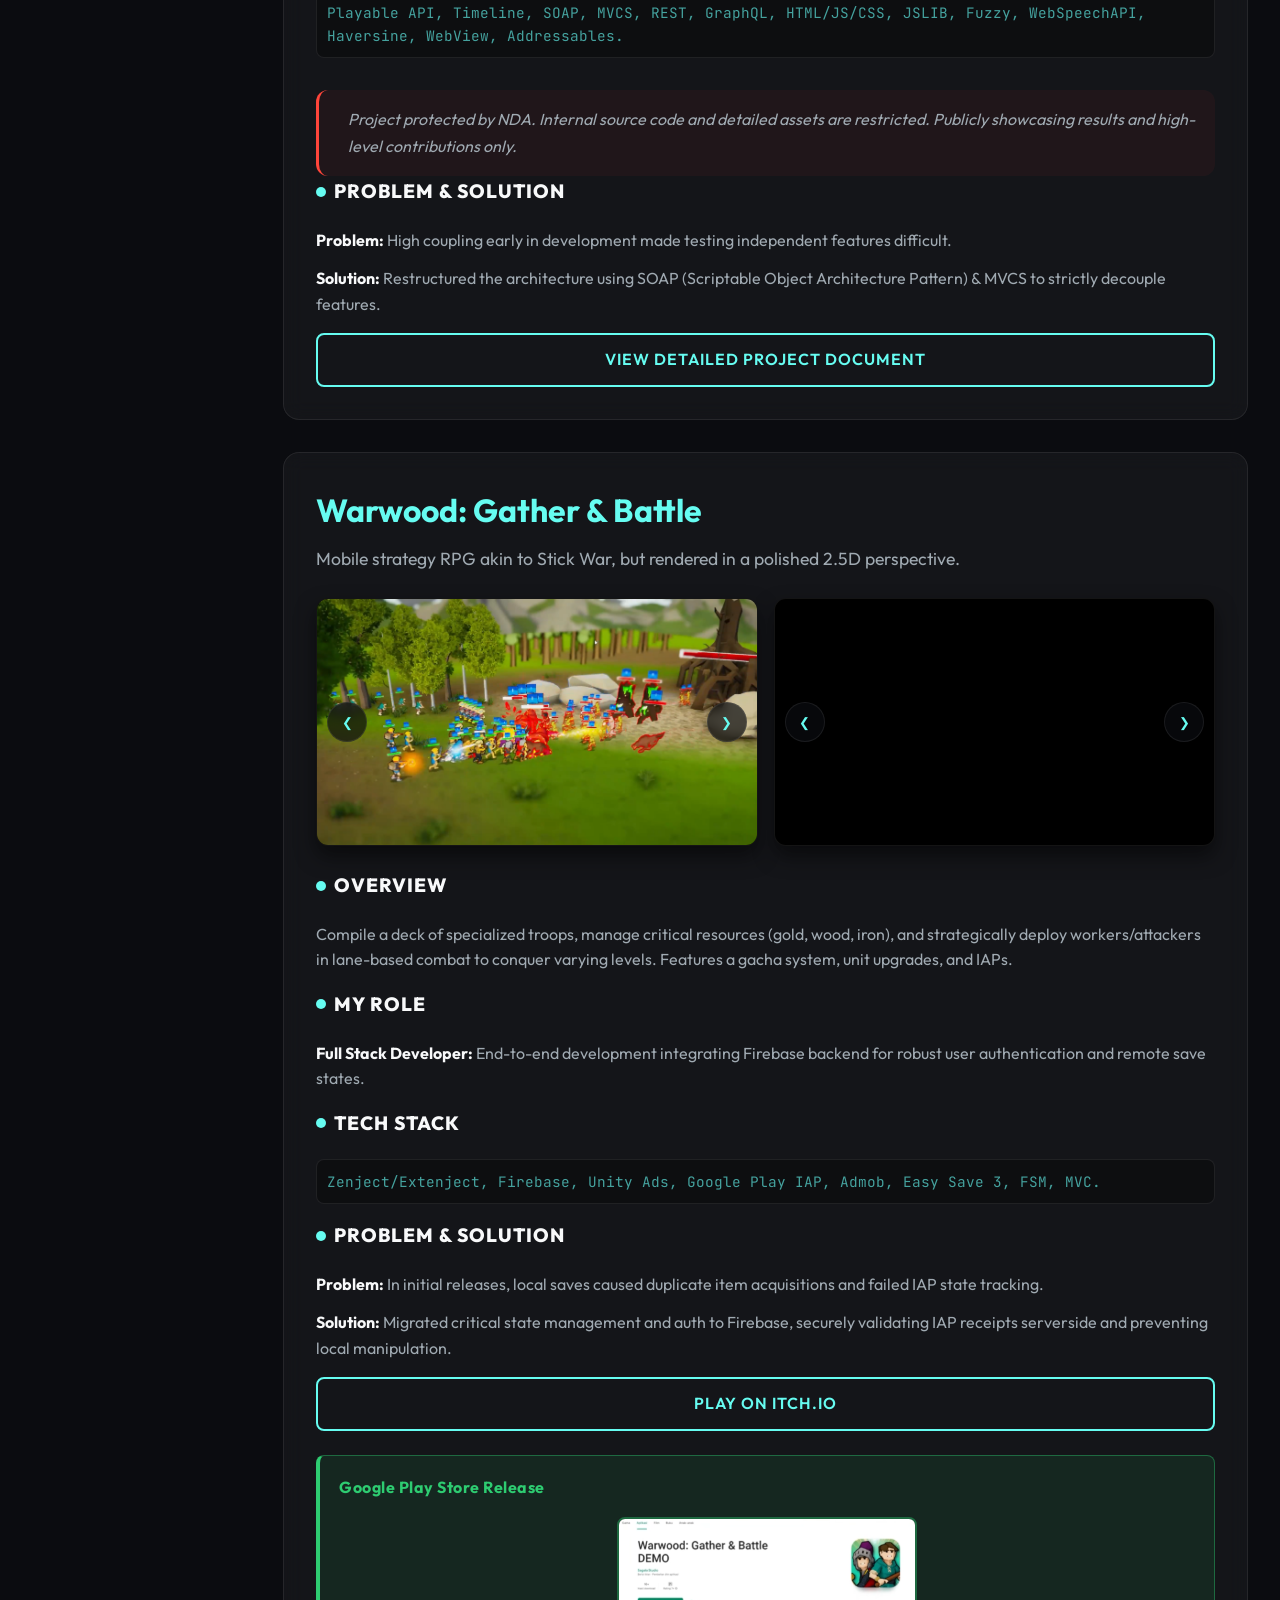
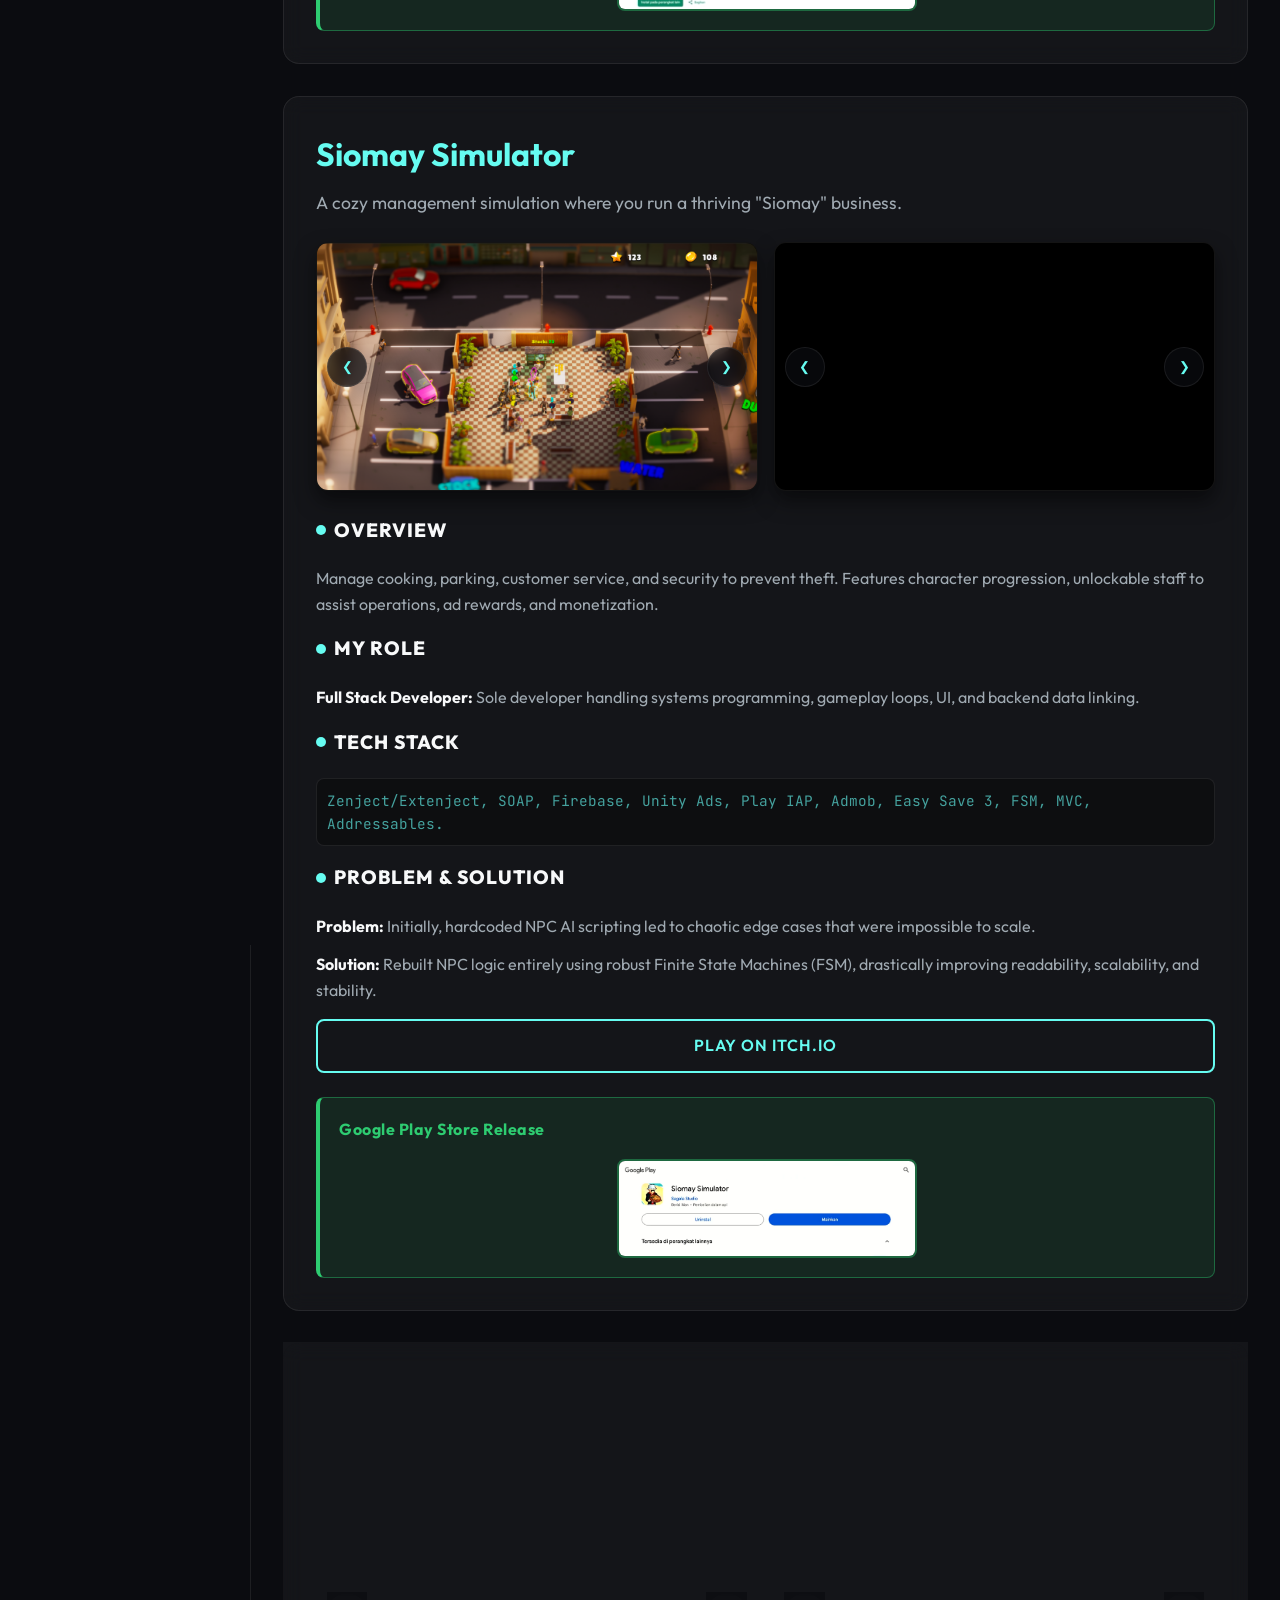
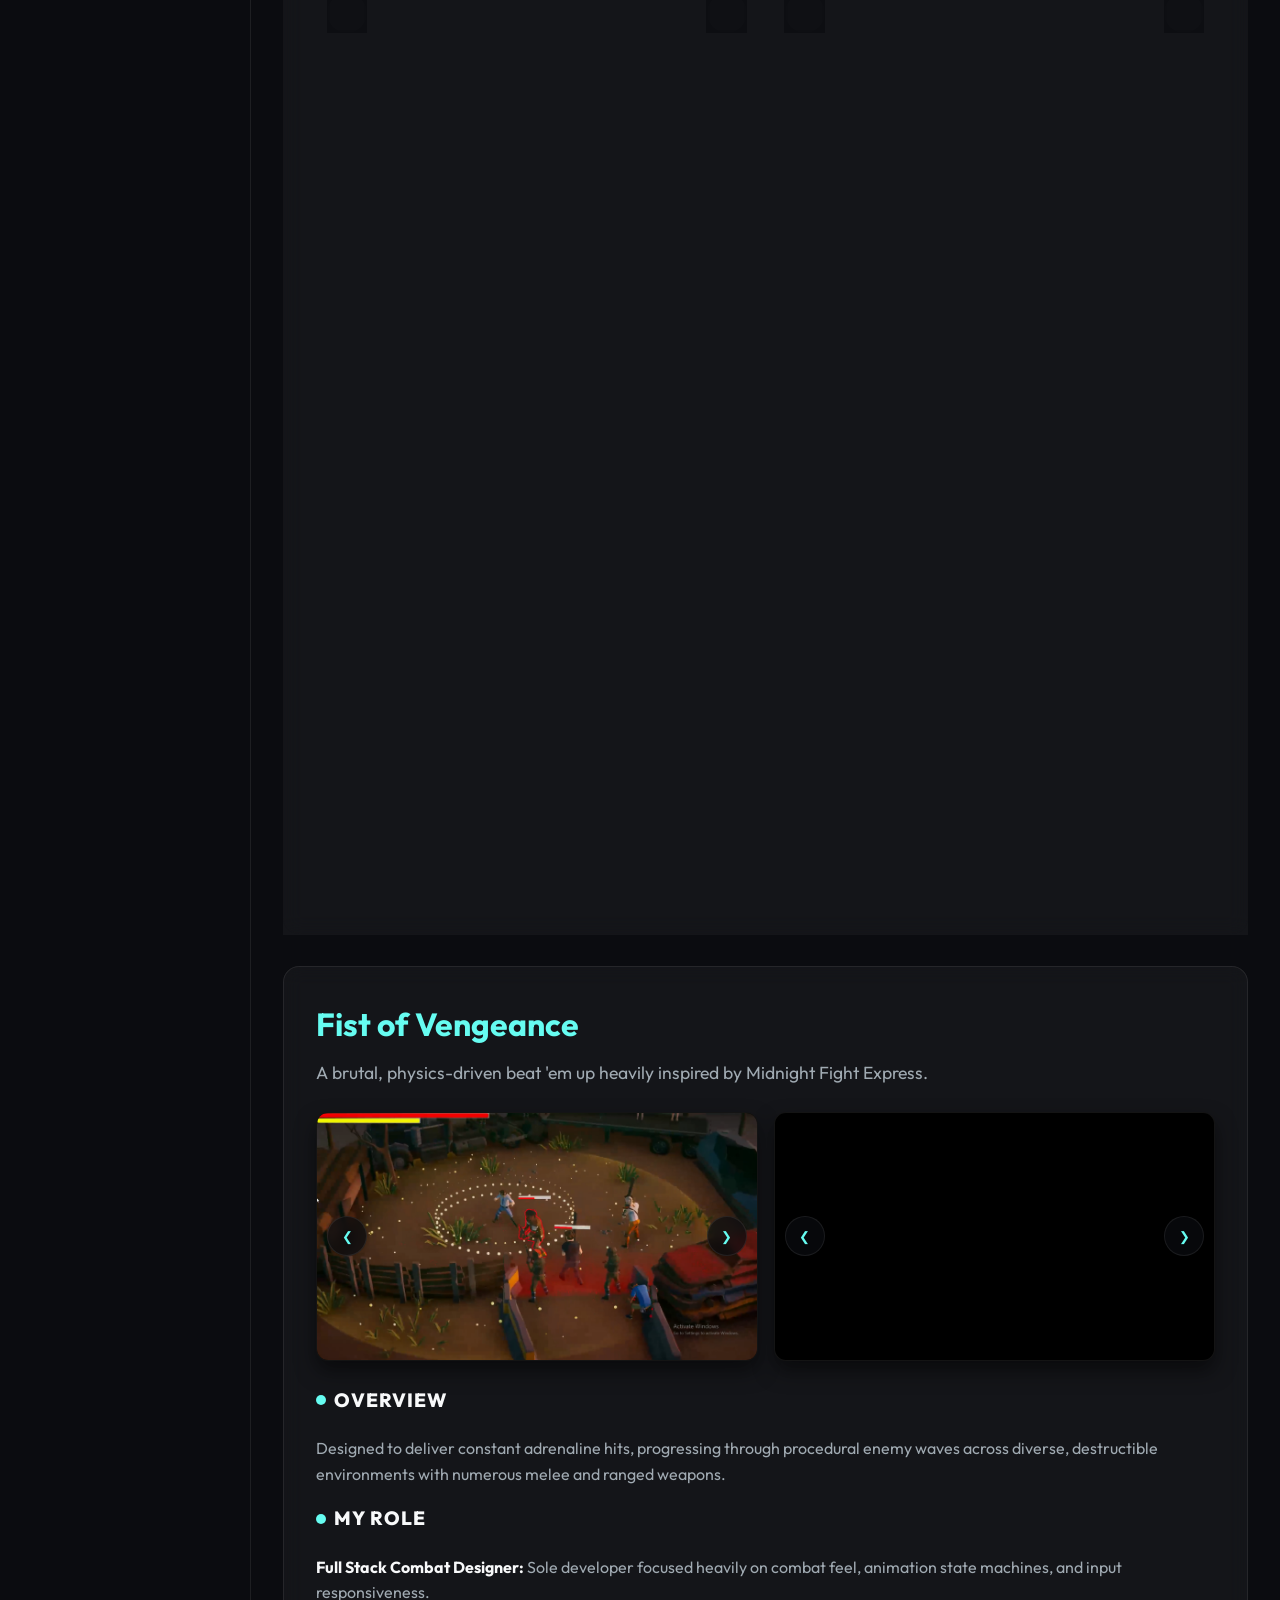
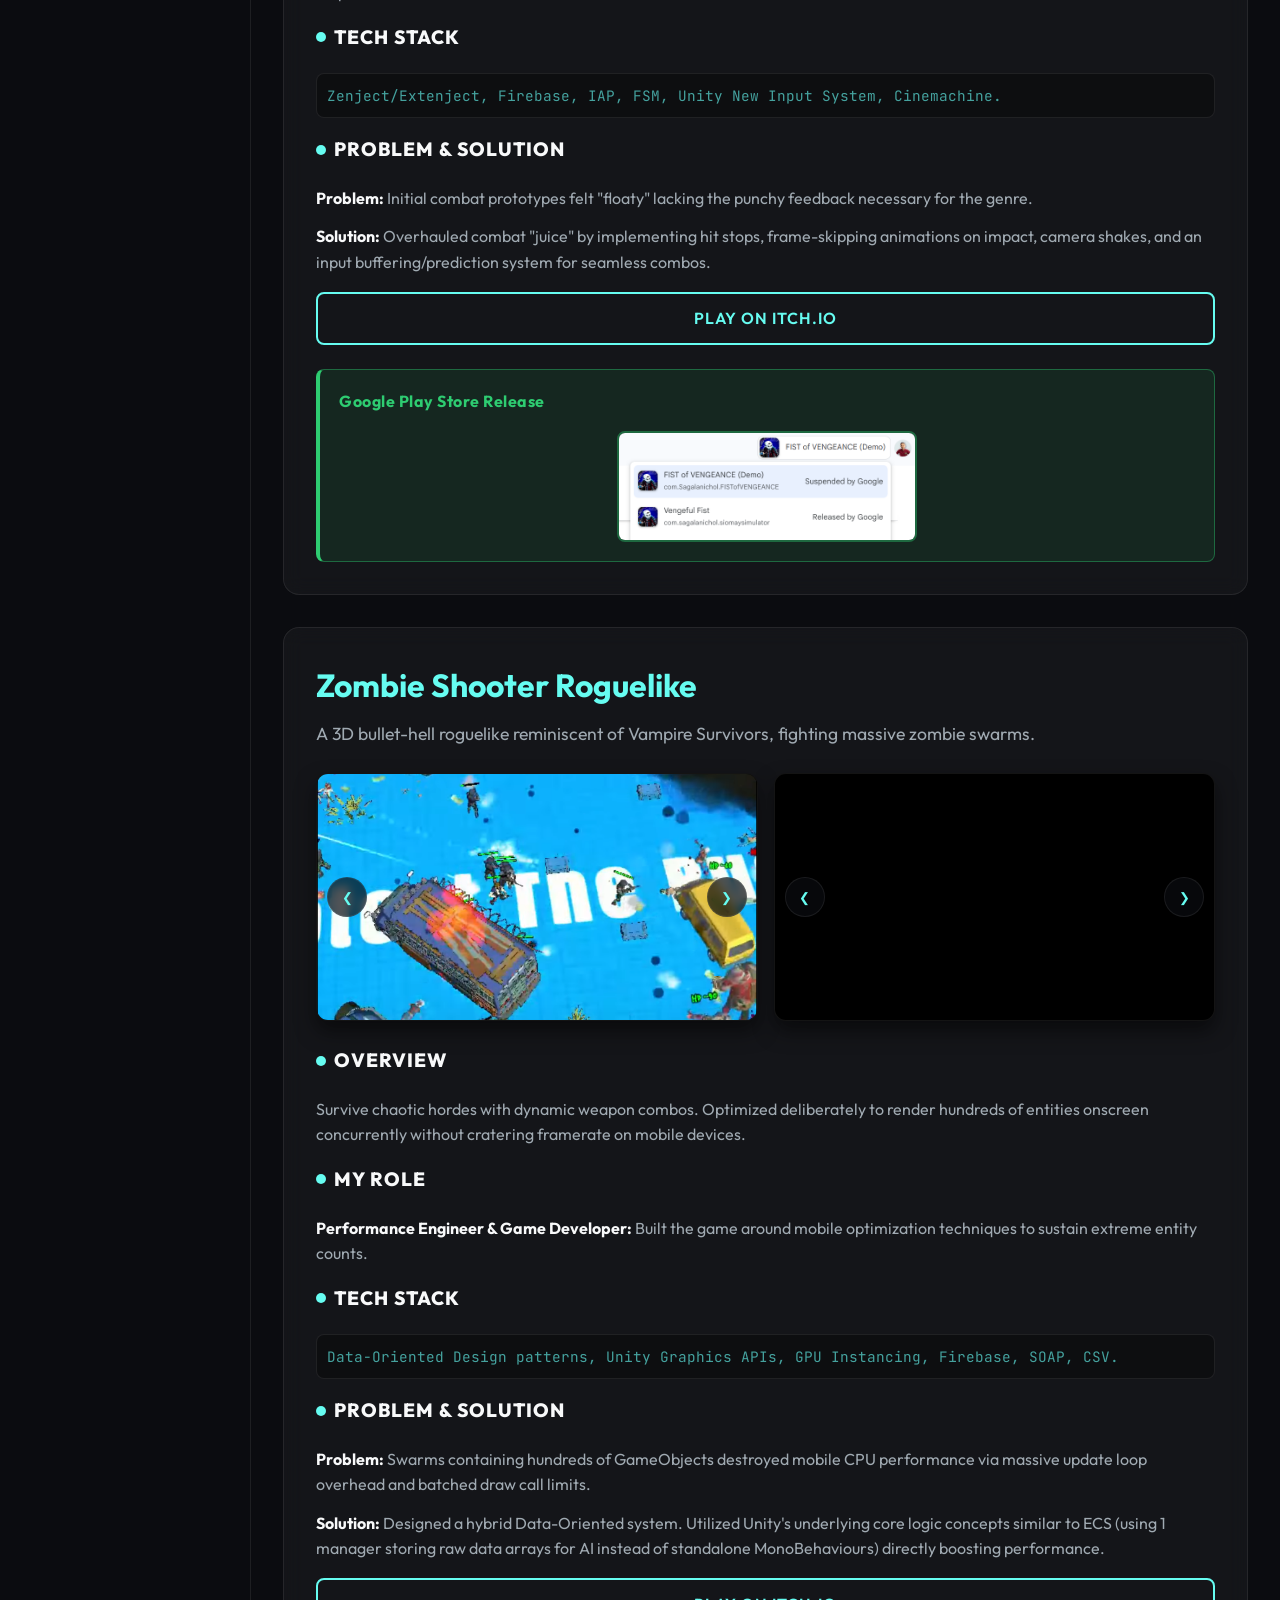
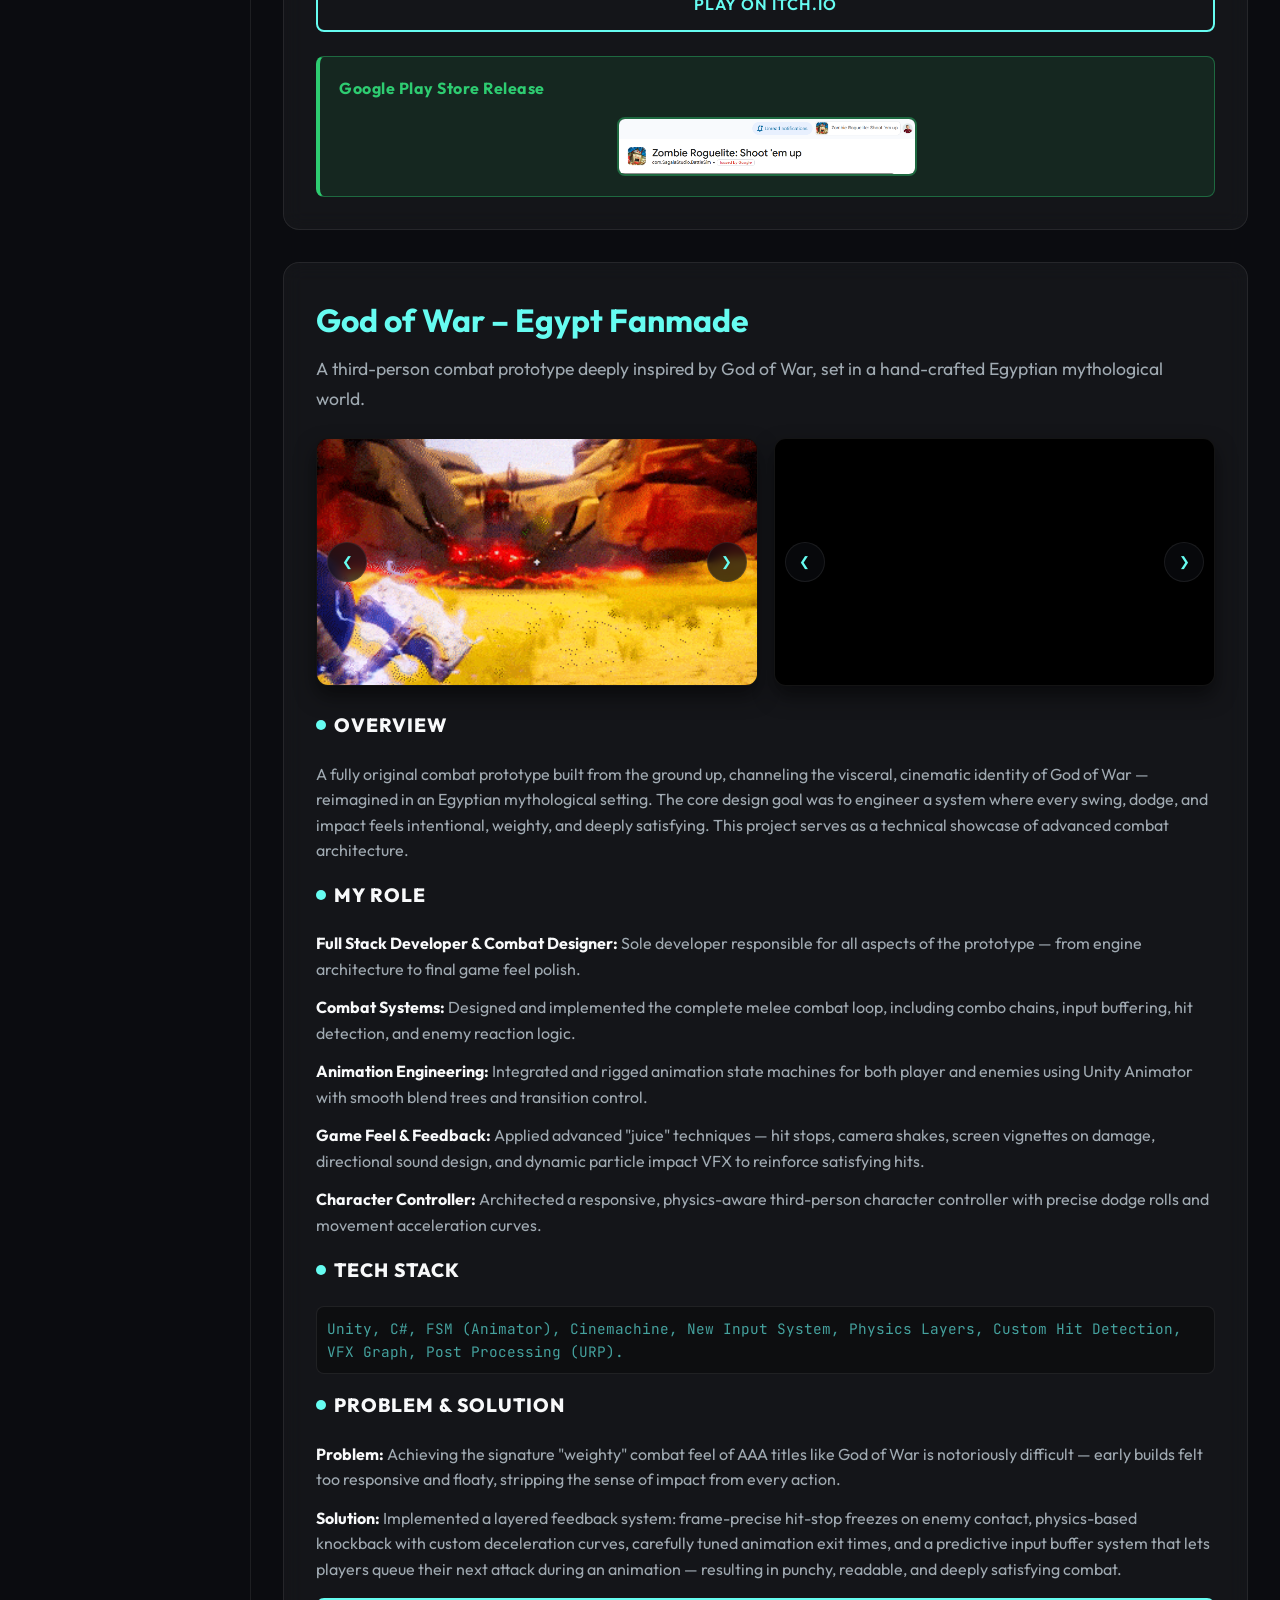
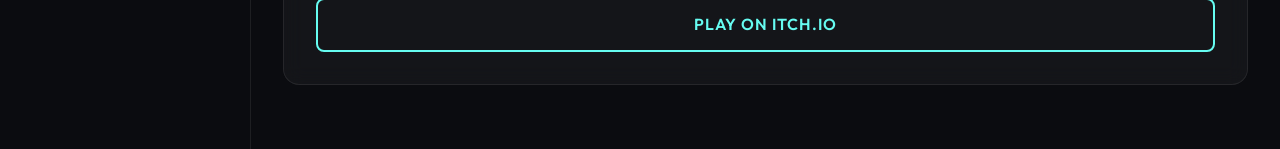
==== commit 3d293242: "hashing" ====
--- a/index.html
+++ b/index.html
@@ -59,17 +59,17 @@
 
     <div class="main-layout">
         <nav class="side-tabs">
-            <button class="tab-btn active" data-tab="featured">
+            <a class="tab-btn active" data-tab="featured-projects" href="#featured-projects">
                 <span class="icon">🚀</span>
                 Featured Projects
-            </button>
-            <button class="tab-btn" data-tab="tooling">
+            </a>
+            <a class="tab-btn" data-tab="technical-tooling" href="#technical-tooling">
                 <span class="icon">🛠️</span>
                 Technical Tooling
-            </button>
+            </a>
         </nav>
 
-        <div class="container tab-content active" id="featured">
+        <div class="container tab-content active" id="featured-projects">
             <h2 class="section-title-main">Featured Projects</h2>
 
             <div class="grid-container">
@@ -604,7 +604,7 @@
             </div>
         </div>
 
-        <div class="container tab-content" id="tooling">
+        <div class="container tab-content" id="technical-tooling">
             <h2 class="section-title-main">Technical Tooling Portfolio</h2>
             <div class="tooling-grid">
                 <!-- TOOL 1 -->
@@ -625,7 +625,7 @@
 
                         <div class="tool-media-panel">
                             <div class="large-video-container">
-                                <iframe src="https://www.youtube.com/embed/5mYV_O4U12c"
+                                <iframe src="https://www.youtube.com/embed/IAWOhCYsJzk"
                                     title="Auto Setup Weapon & Character IK Demo"></iframe>
                             </div>
                         </div>
@@ -691,7 +691,7 @@
 
                         <div class="tool-media-panel">
                             <div class="large-video-container">
-                                <iframe src="https://www.youtube.com/embed/dQw4w9WgXcQ"
+                                <iframe src="https://www.youtube.com/embed/TuLnNFeQk5s"
                                     title="Blender-to-Unity Pipeline Demo"></iframe>
                             </div>
                         </div>
@@ -751,7 +751,7 @@
 
                         <div class="tool-media-panel">
                             <div class="large-video-container">
-                                <iframe src="https://www.youtube.com/embed/jNQXAC9IVRw"
+                                <iframe src="https://www.youtube.com/embed/fqn9wUE9yIw"
                                     title="Spherical Impostor System Demo"></iframe>
                             </div>
                         </div>
@@ -818,9 +818,26 @@
                         </div>
 
                         <div class="tool-media-panel">
-                            <div class="large-video-container">
-                                <iframe src="https://www.youtube.com/embed/y6120QOlsfU"
-                                    title="Cinematic Timeline Generator Demo"></iframe>
+                            <div class="video-carousel">
+                                <div class="video-carousel-track">
+                                    <div class="video-slide active">
+                                        <div class="large-video-container">
+                                            <iframe src="https://www.youtube.com/embed/jICwIRae-7Q"
+                                                title="Cinematic Timeline Generator Demo 1"></iframe>
+                                        </div>
+                                    </div>
+                                    <div class="video-slide">
+                                        <div class="large-video-container">
+                                            <iframe src="https://www.youtube.com/embed/dN81_n3aVnc"
+                                                title="Cinematic Timeline Generator Demo 2"></iframe>
+                                        </div>
+                                    </div>
+                                </div>
+                                <div class="video-carousel-controls">
+                                    <button class="vid-nav-btn vid-prev-btn">&#10094;</button>
+                                    <span class="vid-counter">1 / 2</span>
+                                    <button class="vid-nav-btn vid-next-btn">&#10095;</button>
+                                </div>
                             </div>
                         </div>
                     </div>
--- a/style.css
+++ b/style.css
@@ -377,6 +377,7 @@
     font-weight: 600;
     text-align: left;
     cursor: pointer;
+    text-decoration: none;
     transition: all 0.3s cubic-bezier(0.4, 0, 0.2, 1);
     display: flex;
     align-items: center;
@@ -621,6 +622,63 @@
     }
 }
 
+
+
+/* Video Carousel (for tools with multiple videos) */
+.video-carousel {
+    width: 100%;
+    display: flex;
+    flex-direction: column;
+    gap: 1rem;
+}
+
+.video-carousel-track {
+    position: relative;
+    width: 100%;
+}
+
+.video-slide {
+    display: none;
+}
+
+.video-slide.active {
+    display: block;
+}
+
+.video-carousel-controls {
+    display: flex;
+    align-items: center;
+    justify-content: center;
+    gap: 1.5rem;
+}
+
+.vid-nav-btn {
+    background: var(--card-bg);
+    border: 1px solid var(--accent-secondary);
+    color: var(--accent);
+    width: 40px;
+    height: 40px;
+    border-radius: 50%;
+    cursor: pointer;
+    font-size: 1rem;
+    display: flex;
+    align-items: center;
+    justify-content: center;
+    transition: all 0.2s ease;
+}
+
+.vid-nav-btn:hover {
+    background: var(--accent-secondary);
+    color: var(--bg-color);
+}
+
+.vid-counter {
+    font-size: 0.9rem;
+    color: var(--text-muted);
+    font-family: 'JetBrains Mono', monospace;
+    min-width: 40px;
+    text-align: center;
+}
 
 /* Classified Project Styles */
 .classified-project {
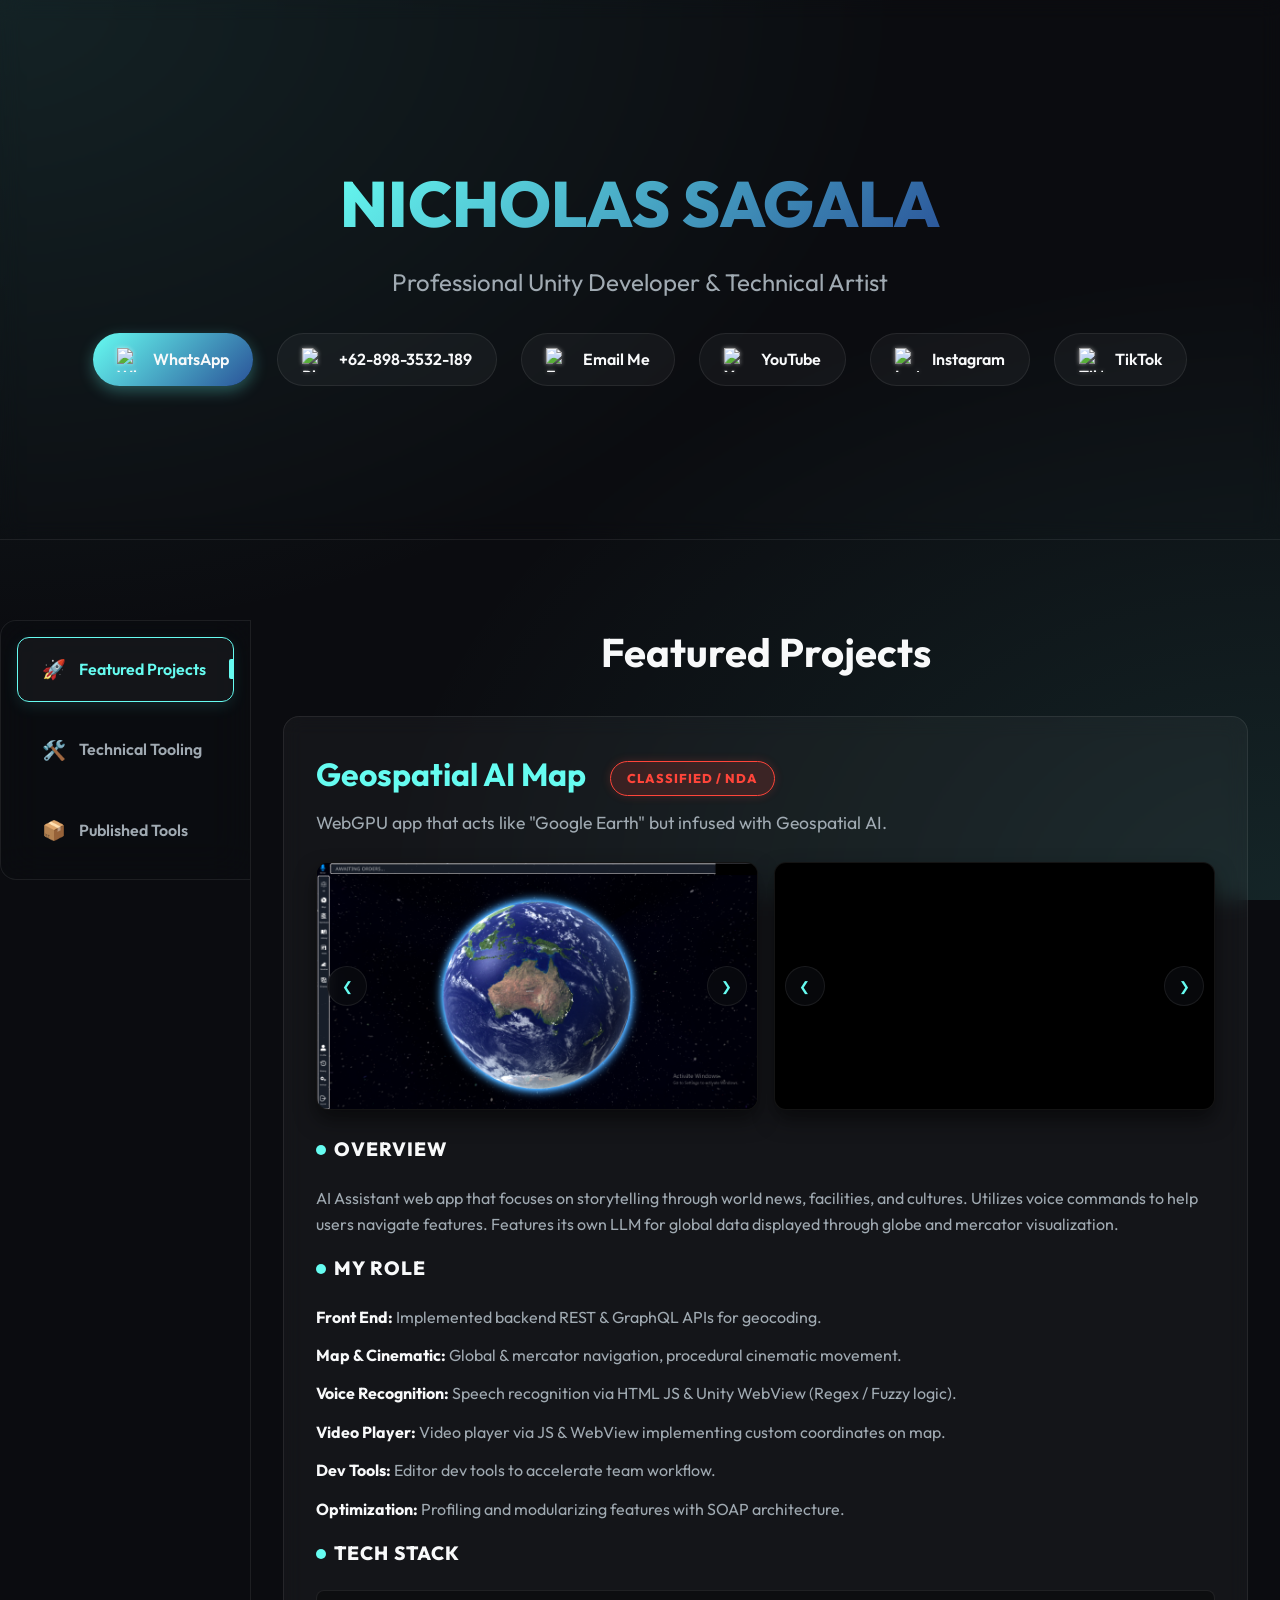
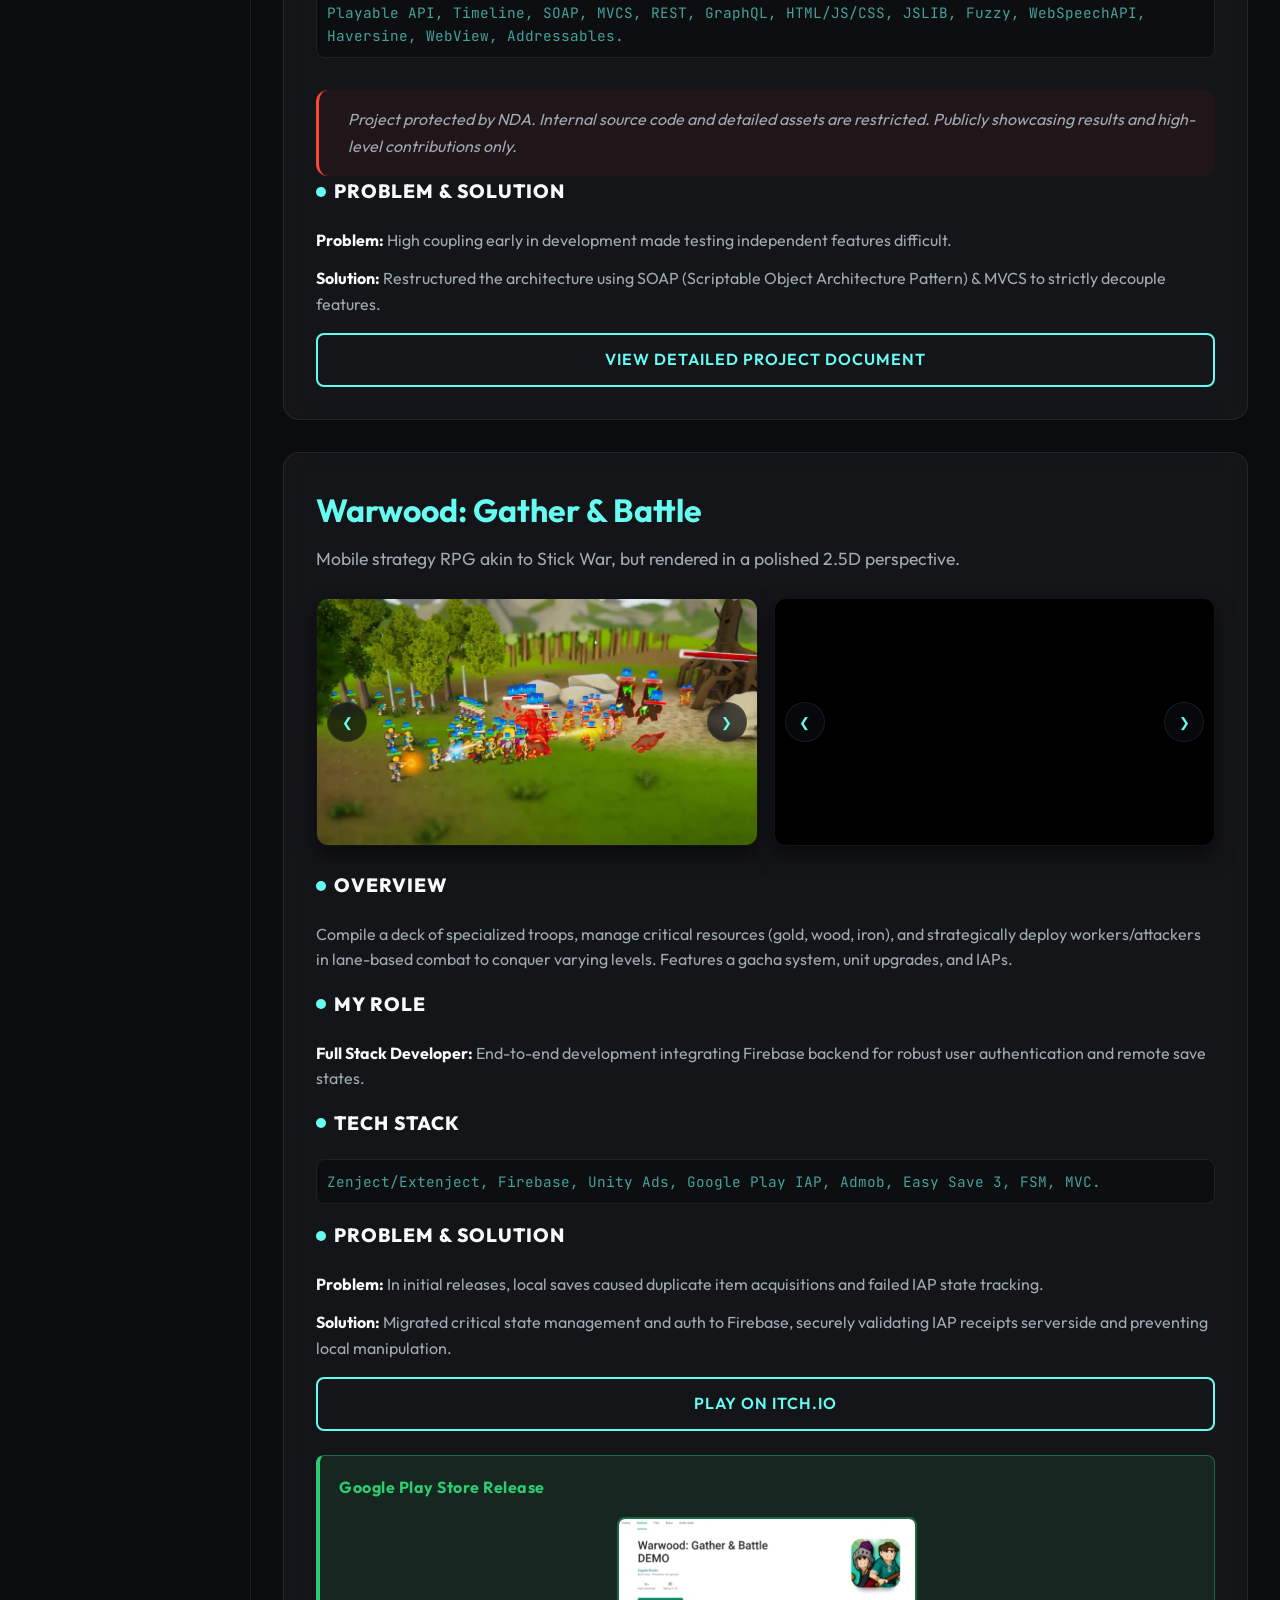
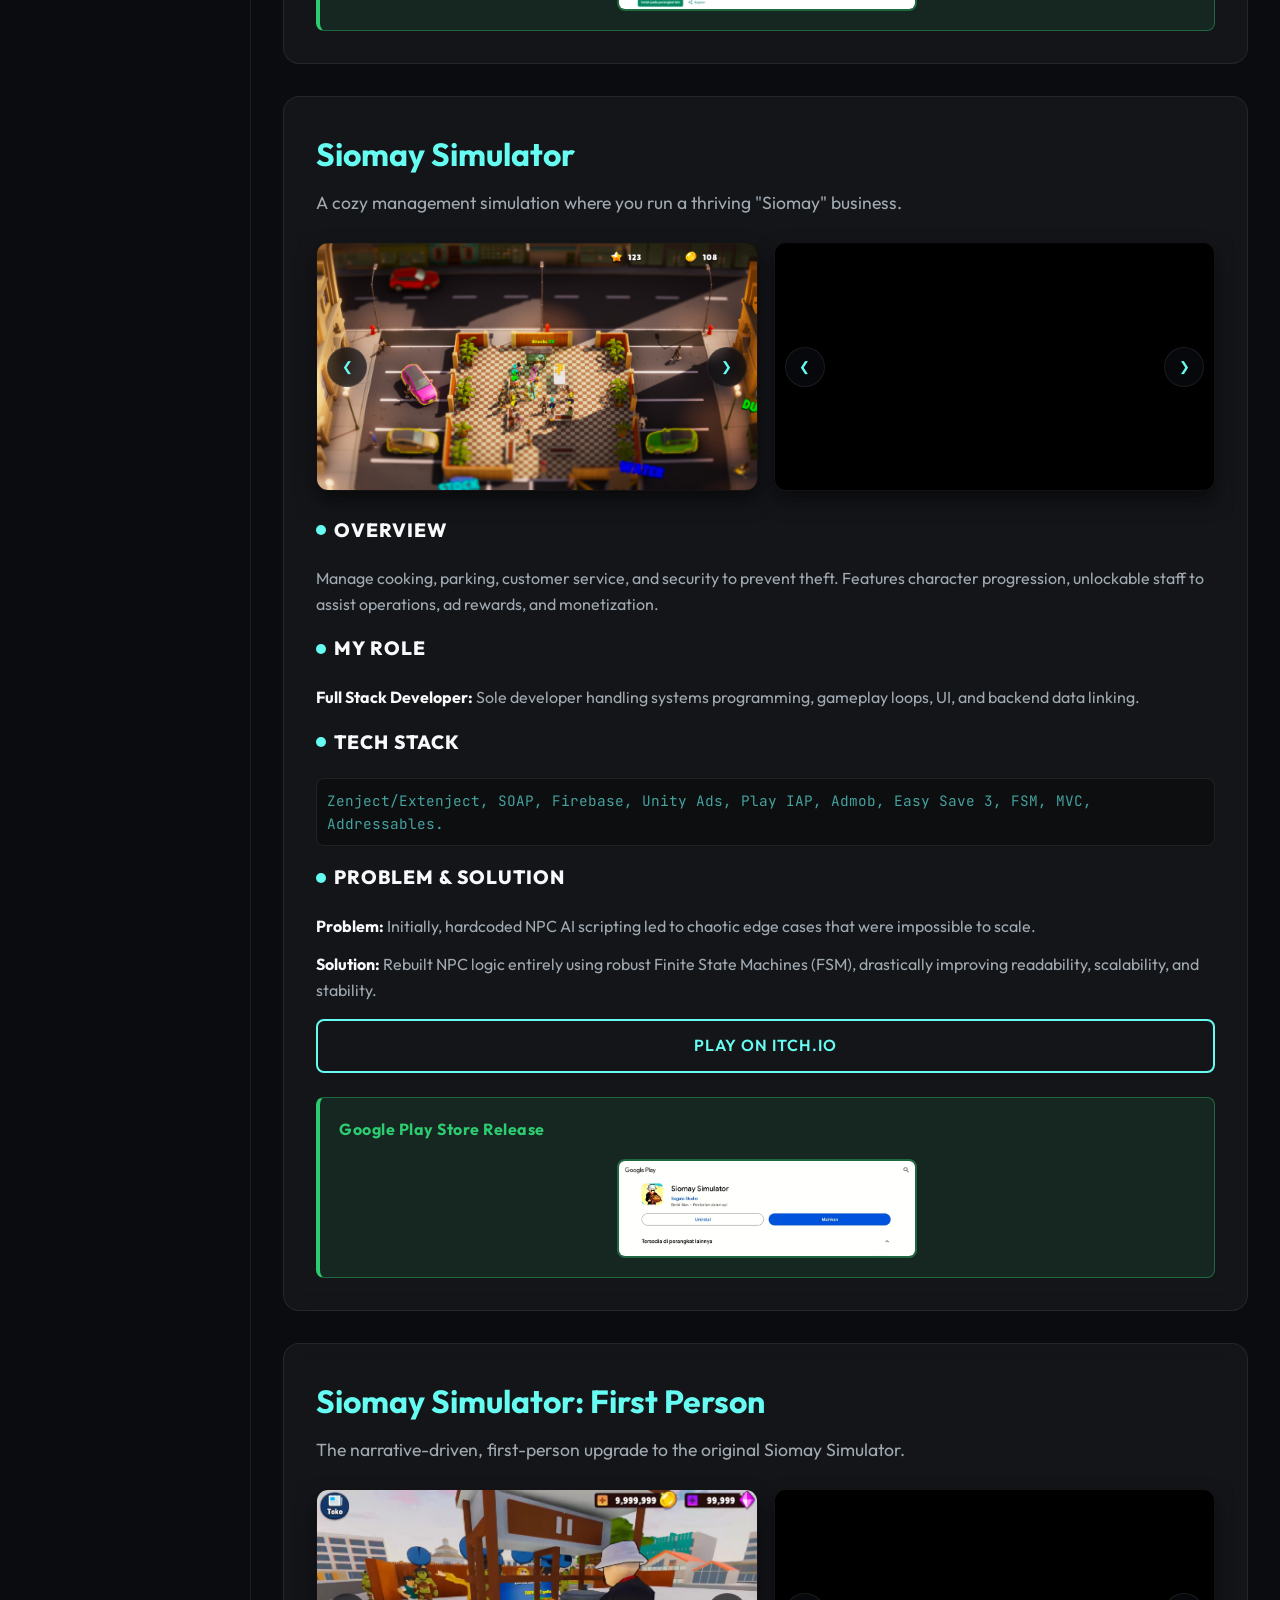
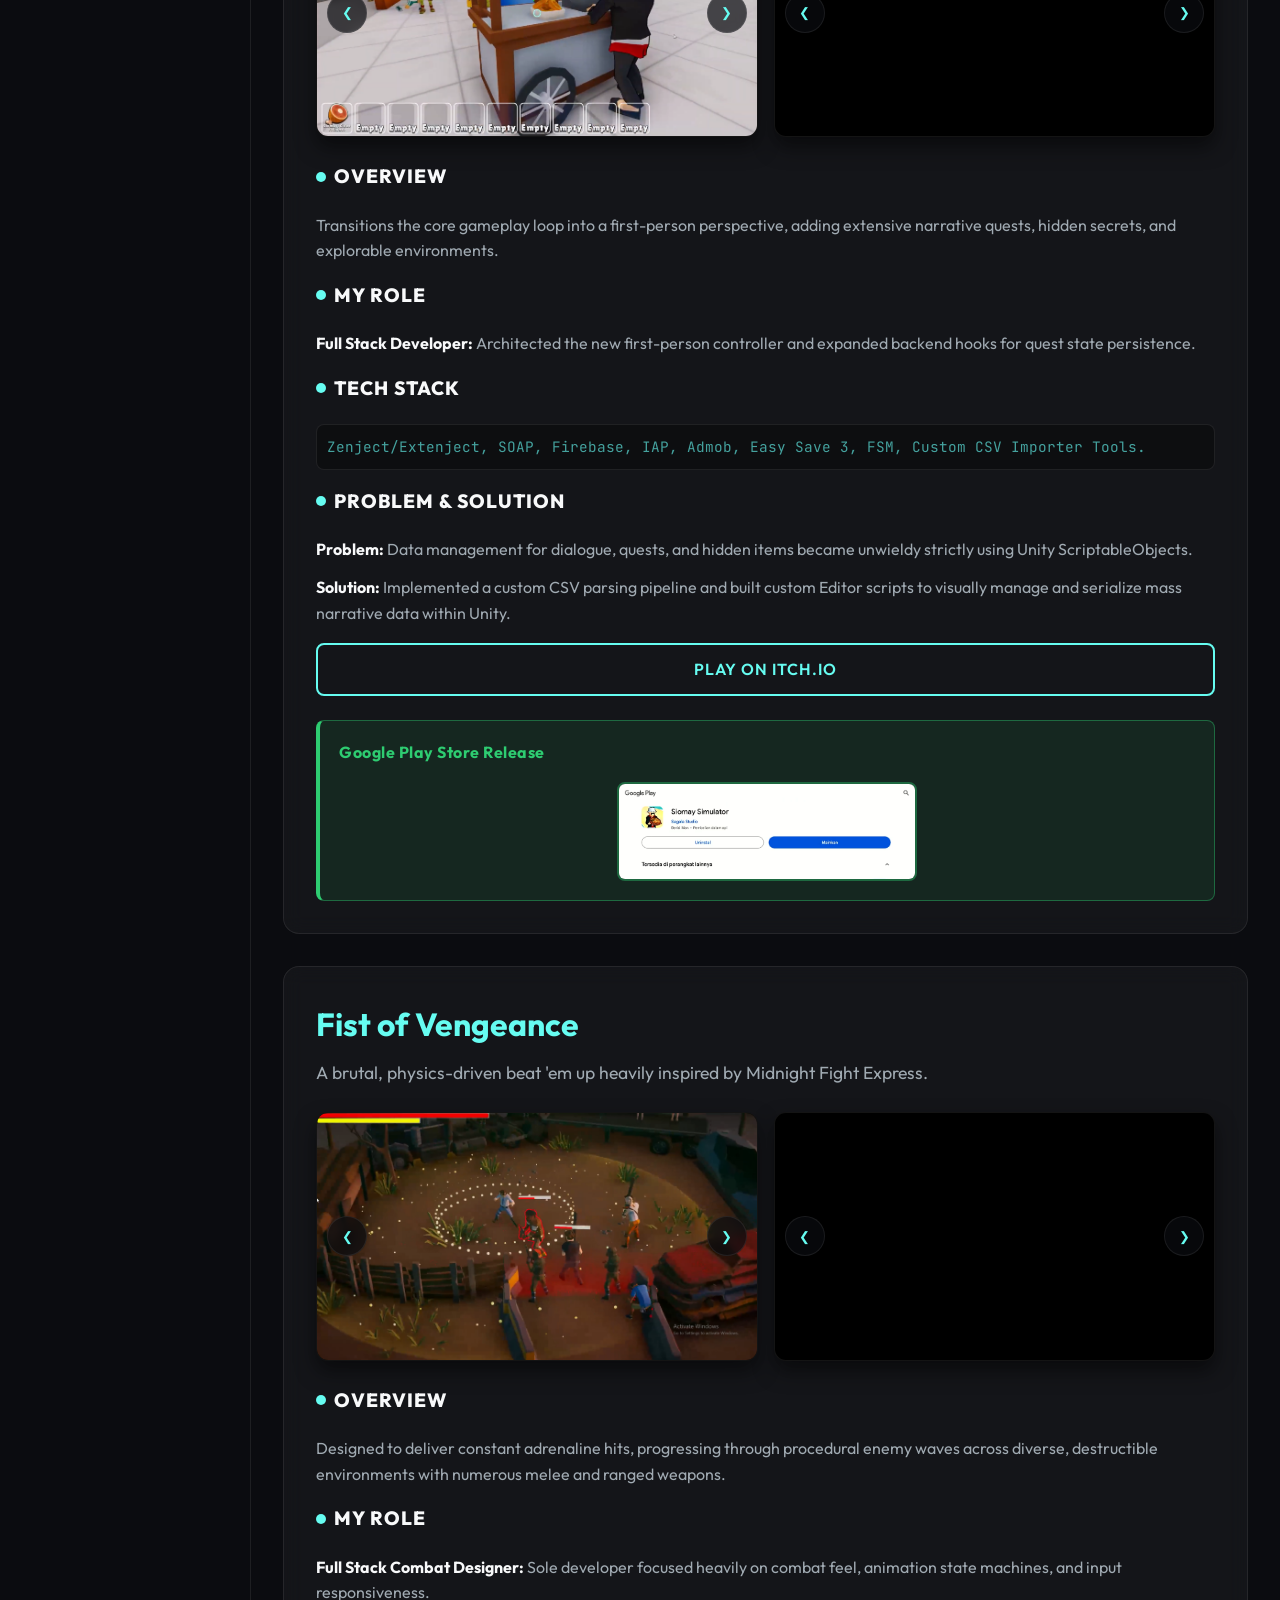
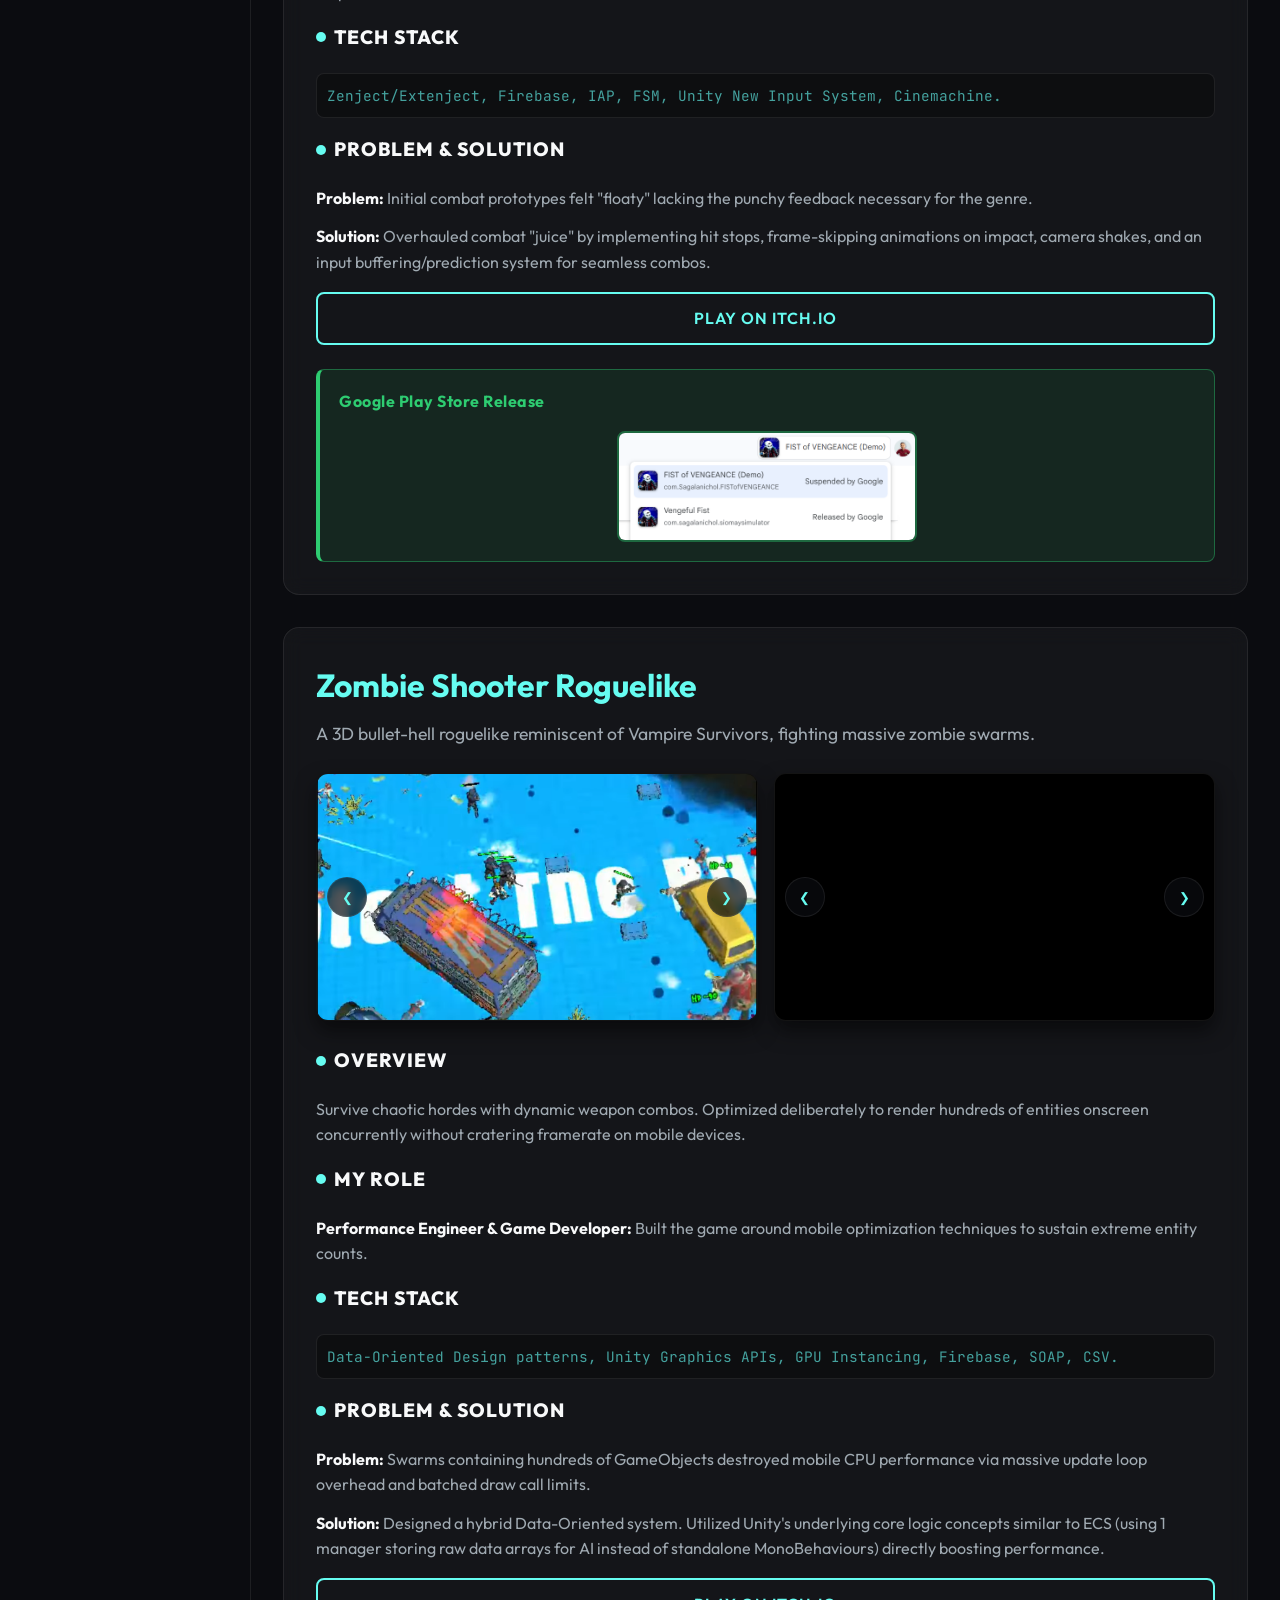
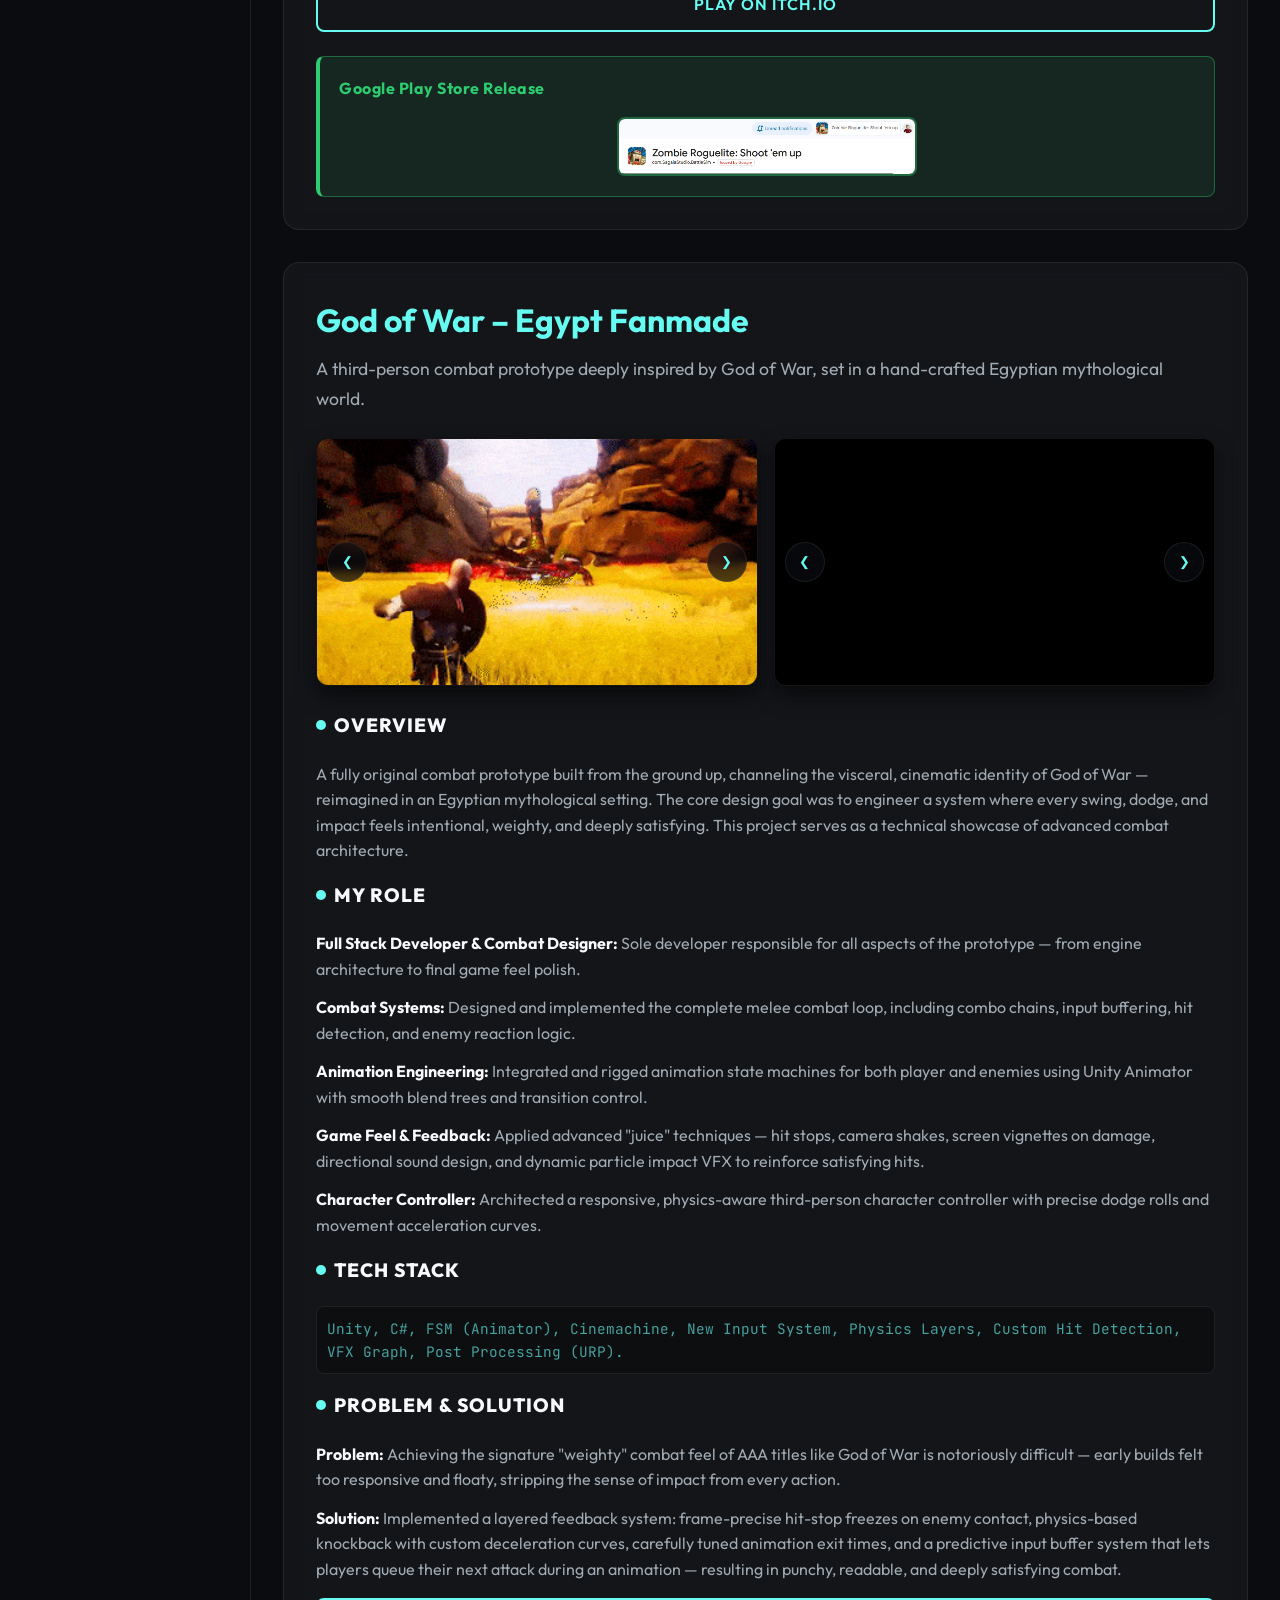
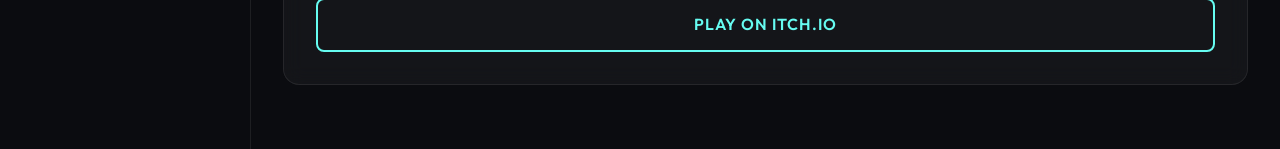
==== commit 27345254: "good" ====
--- a/index.html
+++ b/index.html
@@ -66,6 +66,10 @@
             <a class="tab-btn" data-tab="technical-tooling" href="#technical-tooling">
                 <span class="icon">🛠️</span>
                 Technical Tooling
+            </a>
+            <a class="tab-btn" data-tab="published-tools" href="#published-tools">
+                <span class="icon">📦</span>
+                Published Tools
             </a>
         </nav>
 
@@ -881,6 +885,11 @@
                 </div>
             </div>
         </div>
+
+        <div class="container tab-content" id="published-tools">
+            <h2 class="section-title-main">Published Tools</h2>
+            <div class="pub-grid" id="pub-grid"></div>
+        </div>
     </div>
 
 
--- a/style.css
+++ b/style.css
@@ -597,6 +597,215 @@
     line-height: 1.4;
 }
 
+/* Published Tools Grid */
+.pub-grid {
+    display: grid;
+    grid-template-columns: repeat(2, 1fr);
+    gap: 2rem;
+    margin-bottom: 4rem;
+}
+
+.pub-card {
+    display: flex;
+    flex-direction: column;
+    background: var(--card-bg);
+    border: 1px solid var(--card-border);
+    border-radius: 24px;
+    padding: 2rem;
+    transition: all 0.4s cubic-bezier(0.4, 0, 0.2, 1);
+}
+
+.pub-card:hover {
+    border-color: var(--accent);
+    box-shadow: 0 15px 45px rgba(0, 0, 0, 0.4);
+    transform: translateY(-5px);
+}
+
+.pub-video {
+    width: 100%;
+    aspect-ratio: 16 / 9;
+    border-radius: 16px;
+    overflow: hidden;
+    margin-bottom: 1.5rem;
+    background: #000;
+    border: 1px solid var(--card-border);
+    box-shadow: 0 20px 40px rgba(0, 0, 0, 0.5);
+}
+
+.pub-video iframe {
+    width: 100%;
+    height: 100%;
+    border: none;
+}
+
+.pub-info {
+    display: flex;
+    flex-direction: column;
+    gap: 0.6rem;
+    margin-bottom: 1.5rem;
+    flex: 1;
+}
+
+.pub-info h3 {
+    font-size: 1.4rem;
+    color: var(--accent);
+    margin: 0;
+}
+
+.pub-overview {
+    font-size: 1rem;
+    color: var(--text-main);
+    font-weight: 500;
+    margin: 0;
+    line-height: 1.5;
+}
+
+.pub-desc {
+    font-size: 0.9rem;
+    color: var(--text-muted);
+    margin: 0;
+    line-height: 1.6;
+}
+
+.pub-btn {
+    display: inline-flex;
+    align-items: center;
+    justify-content: center;
+    padding: 0.8rem 1.5rem;
+    background: transparent;
+    border: 1px solid var(--accent);
+    border-radius: 12px;
+    color: var(--accent);
+    font-size: 0.95rem;
+    font-weight: 600;
+    text-decoration: none;
+    transition: all 0.3s ease;
+    align-self: flex-start;
+}
+
+.pub-btn:hover {
+    background: var(--accent);
+    color: var(--bg-color);
+    box-shadow: 0 0 20px rgba(102, 252, 241, 0.3);
+}
+
+/* Tool Detail Page */
+.version-sidebar {
+    display: flex;
+    flex-direction: column;
+    gap: 0.3rem;
+    padding: 1.5rem;
+    width: 220px;
+    min-width: 220px;
+}
+
+.version-sidebar-header {
+    font-size: 0.75rem;
+    text-transform: uppercase;
+    letter-spacing: 2px;
+    color: #4dabf7;
+    padding: 0.75rem 1rem 0.4rem 1rem;
+    font-weight: 800;
+    text-shadow: 0 0 20px rgba(0, 119, 255, 0.3);
+}
+
+.version-list {
+    display: flex;
+    flex-direction: column;
+    gap: 0.4rem;
+}
+
+.version-link {
+    display: flex;
+    align-items: center;
+    gap: 0.7rem;
+    padding: 0.8rem 1rem;
+    border-radius: 10px;
+    color: #e0eaff;
+    text-decoration: none;
+    font-size: 0.85rem;
+    font-family: 'JetBrains Mono', monospace;
+    background: linear-gradient(135deg, rgba(0, 119, 255, 0.12), rgba(0, 180, 255, 0.06));
+    border: 1px solid rgba(0, 119, 255, 0.25);
+    transition: all 0.25s ease;
+    position: relative;
+}
+
+.version-link::before {
+    content: '⬇';
+    font-size: 0.9rem;
+    color: #4dabf7;
+}
+
+.version-link:hover {
+    background: linear-gradient(135deg, rgba(0, 119, 255, 0.25), rgba(0, 180, 255, 0.12));
+    border-color: #4dabf7;
+    color: #fff;
+    transform: translateX(6px);
+    box-shadow: 0 0 25px rgba(0, 119, 255, 0.3), 0 0 60px rgba(0, 119, 255, 0.1);
+}
+
+.version-link:hover::before {
+    color: #fff;
+}
+
+.detail-content {
+    animation: fadeIn 0.5s ease;
+}
+
+.detail-video-section {
+    margin: 2rem 0 3rem 0;
+}
+
+.detail-video-label {
+    display: block;
+    font-size: 0.85rem;
+    text-transform: uppercase;
+    letter-spacing: 2px;
+    color: var(--accent-secondary);
+    margin-bottom: 1rem;
+    font-weight: 700;
+}
+
+.detail-quickstart {
+    display: flex;
+    flex-direction: column;
+    gap: 2.5rem;
+}
+
+.detail-readme h3,
+.detail-steps h3 {
+    font-size: 1.3rem;
+    color: var(--accent);
+    margin: 0 0 1rem 0;
+}
+
+.detail-readme p {
+    font-size: 1rem;
+    color: var(--text-muted);
+    line-height: 1.7;
+    margin: 0;
+}
+
+.detail-steps ol {
+    display: flex;
+    flex-direction: column;
+    gap: 1rem;
+    padding-left: 1.5rem;
+}
+
+.detail-steps li {
+    font-size: 1rem;
+    color: var(--text-main);
+    line-height: 1.6;
+    padding-left: 0.5rem;
+}
+
+.detail-steps li::marker {
+    color: var(--accent);
+    font-weight: 700;
+}
+
 /* Animations */
 @keyframes fadeInUp {
     from {
@@ -727,6 +936,10 @@
 
 /* Responsive Styles */
 @media (max-width: 1200px) {
+    .pub-grid {
+        grid-template-columns: 1fr;
+    }
+
     .tool-top-row {
         grid-template-columns: 1fr;
         gap: 2rem;
@@ -764,7 +977,8 @@
         flex-direction: column;
     }
 
-    .side-tabs {
+    .side-tabs,
+    .version-sidebar {
         width: 100%;
         position: static;
         flex-direction: row;
@@ -773,6 +987,29 @@
         overflow-x: auto;
     }
 
+    .version-sidebar {
+        flex-direction: column;
+        width: 100%;
+        min-width: unset;
+    }
+
+    .version-sidebar-header {
+        display: none;
+    }
+
+    .version-list {
+        flex-direction: row;
+        flex-wrap: wrap;
+        gap: 0.3rem;
+    }
+
+    .version-link {
+        padding: 0.4rem 0.8rem;
+        font-size: 0.8rem;
+        border: 1px solid var(--card-border);
+        border-radius: 8px;
+    }
+
     .tab-content {
         padding: 2rem 1rem;
         border-left: none;
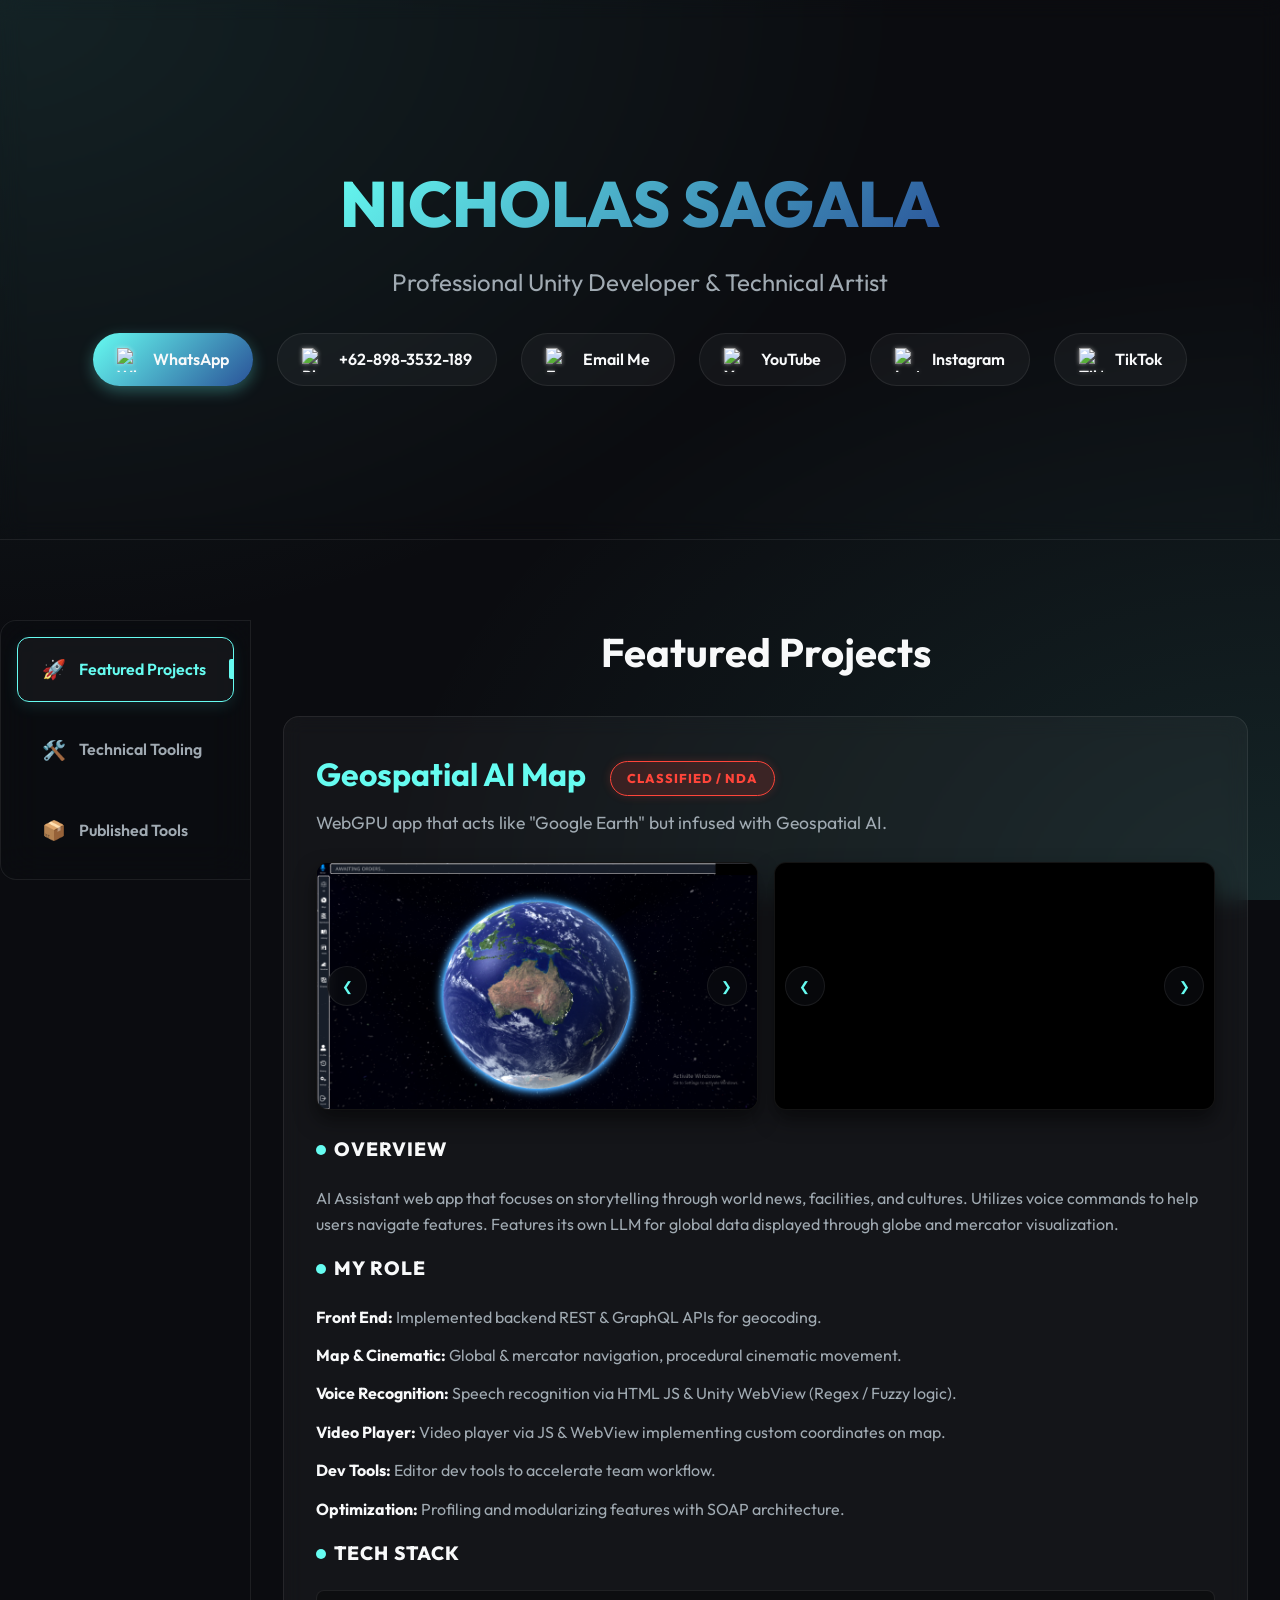
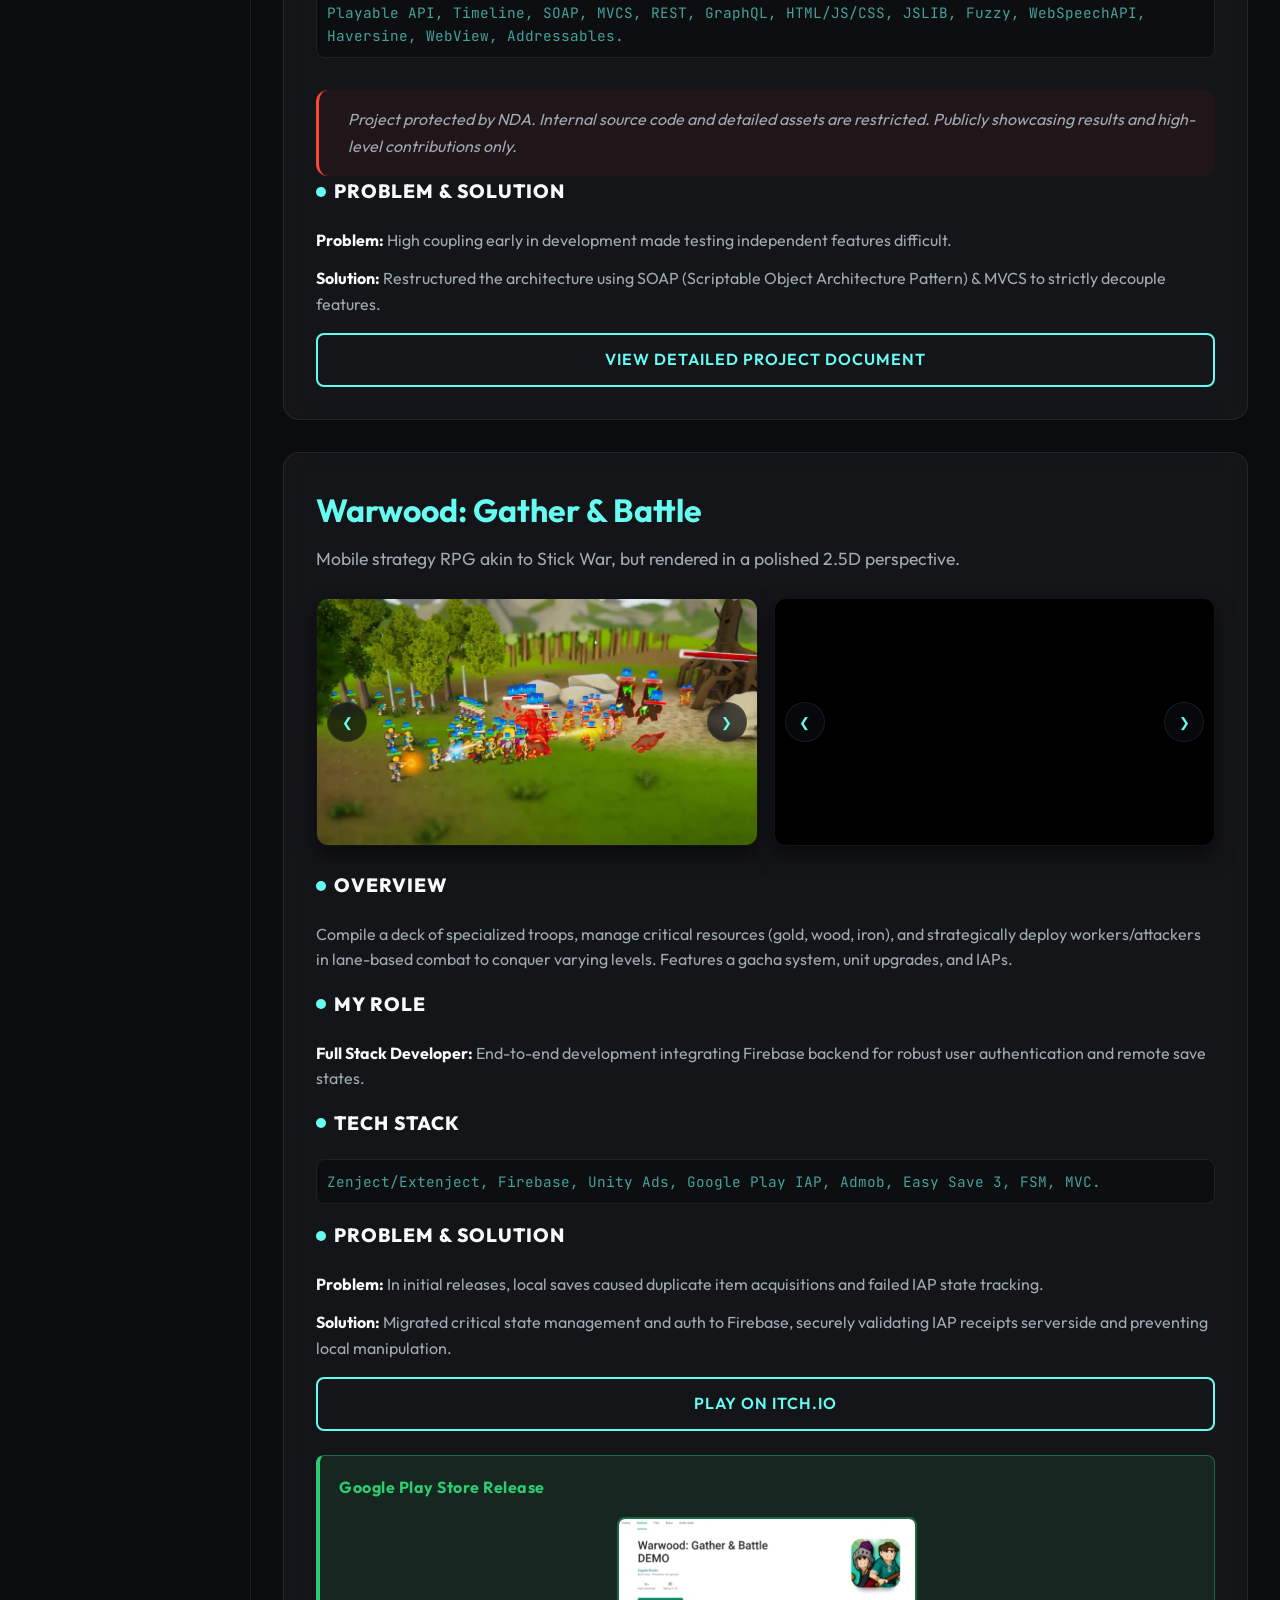
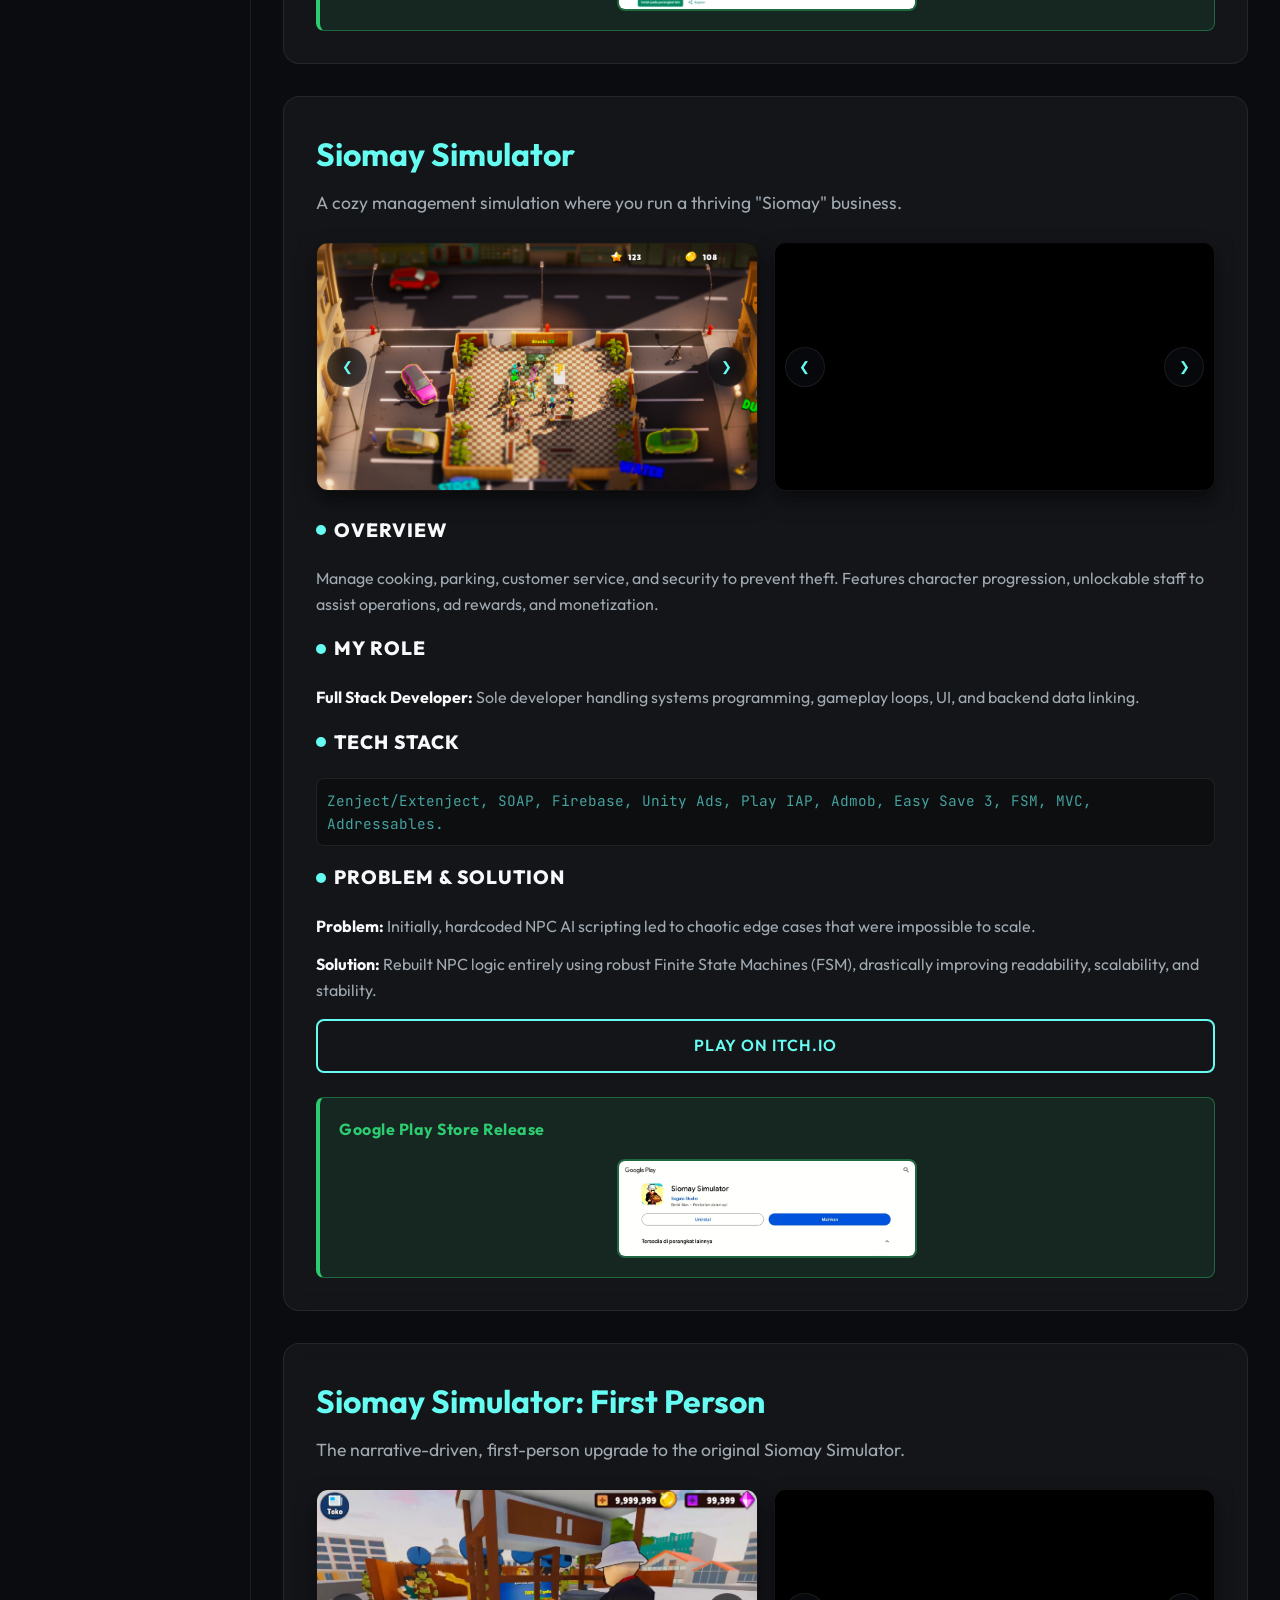
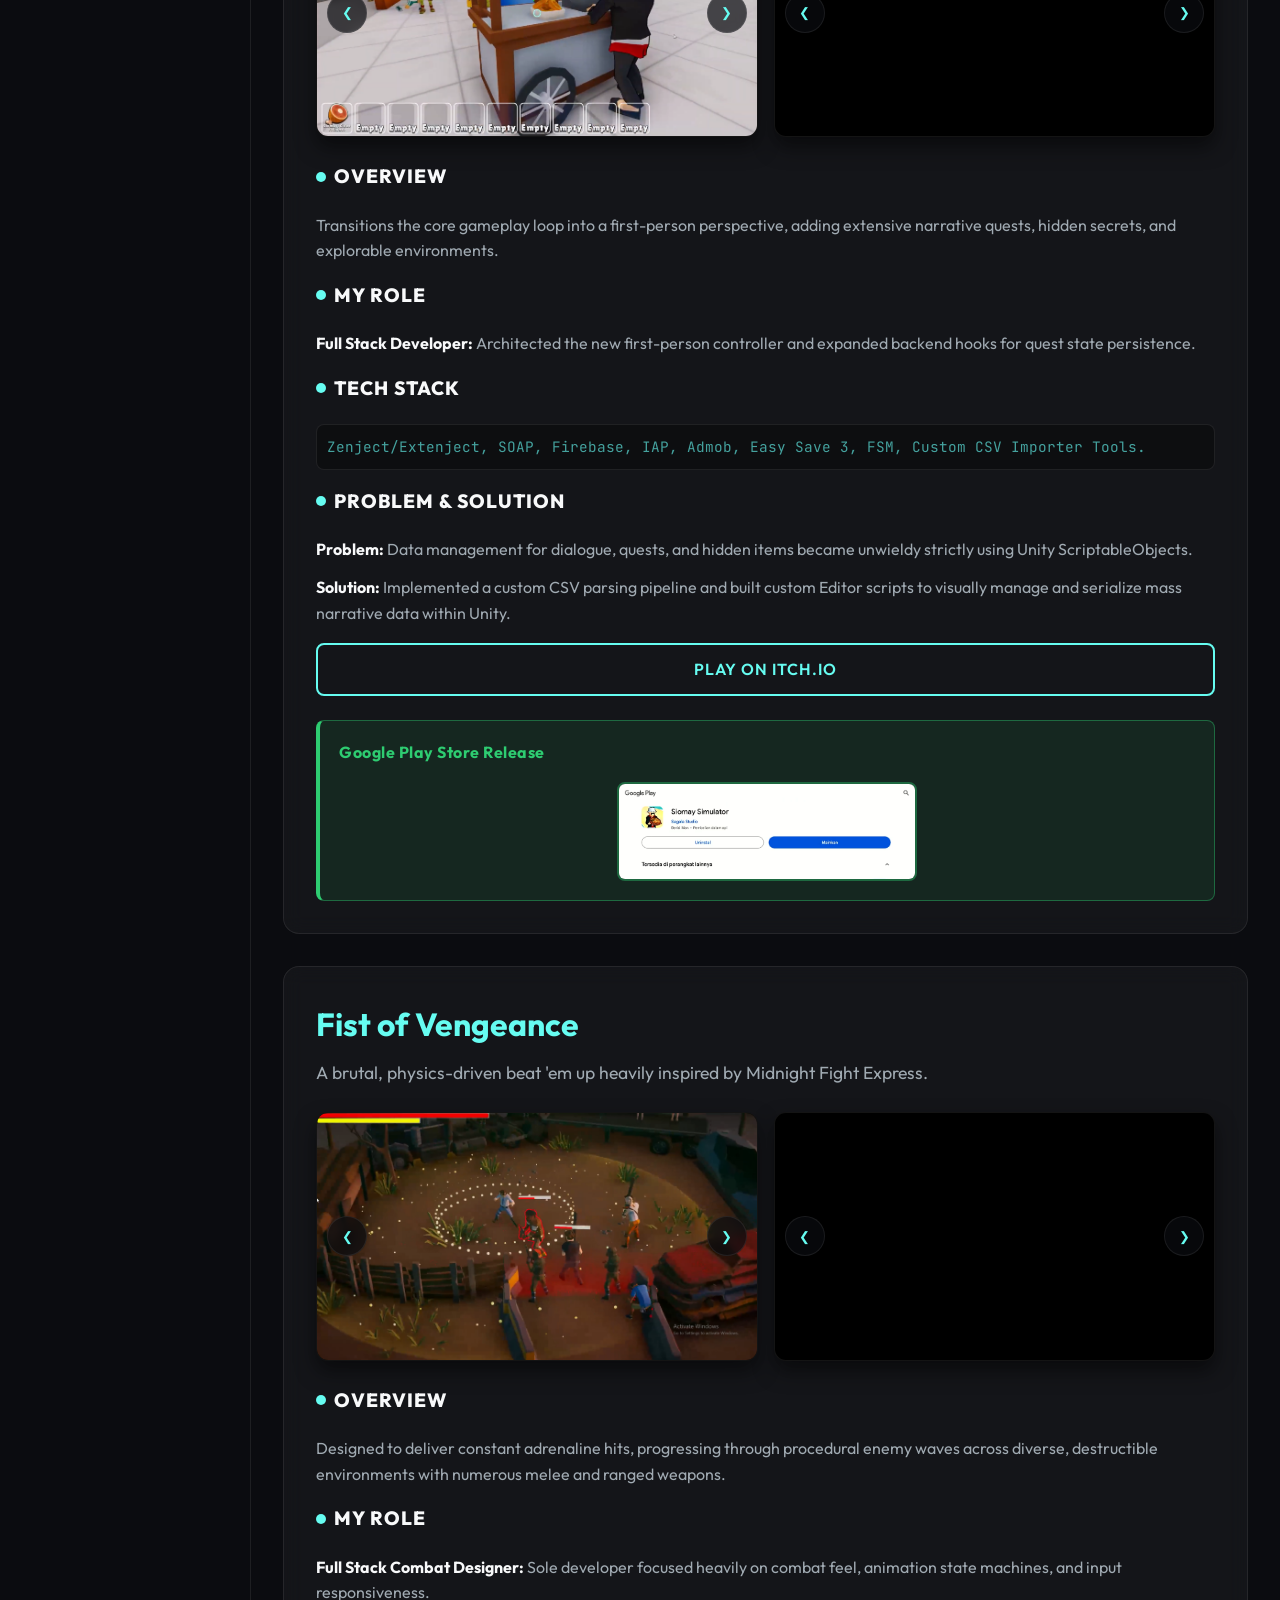
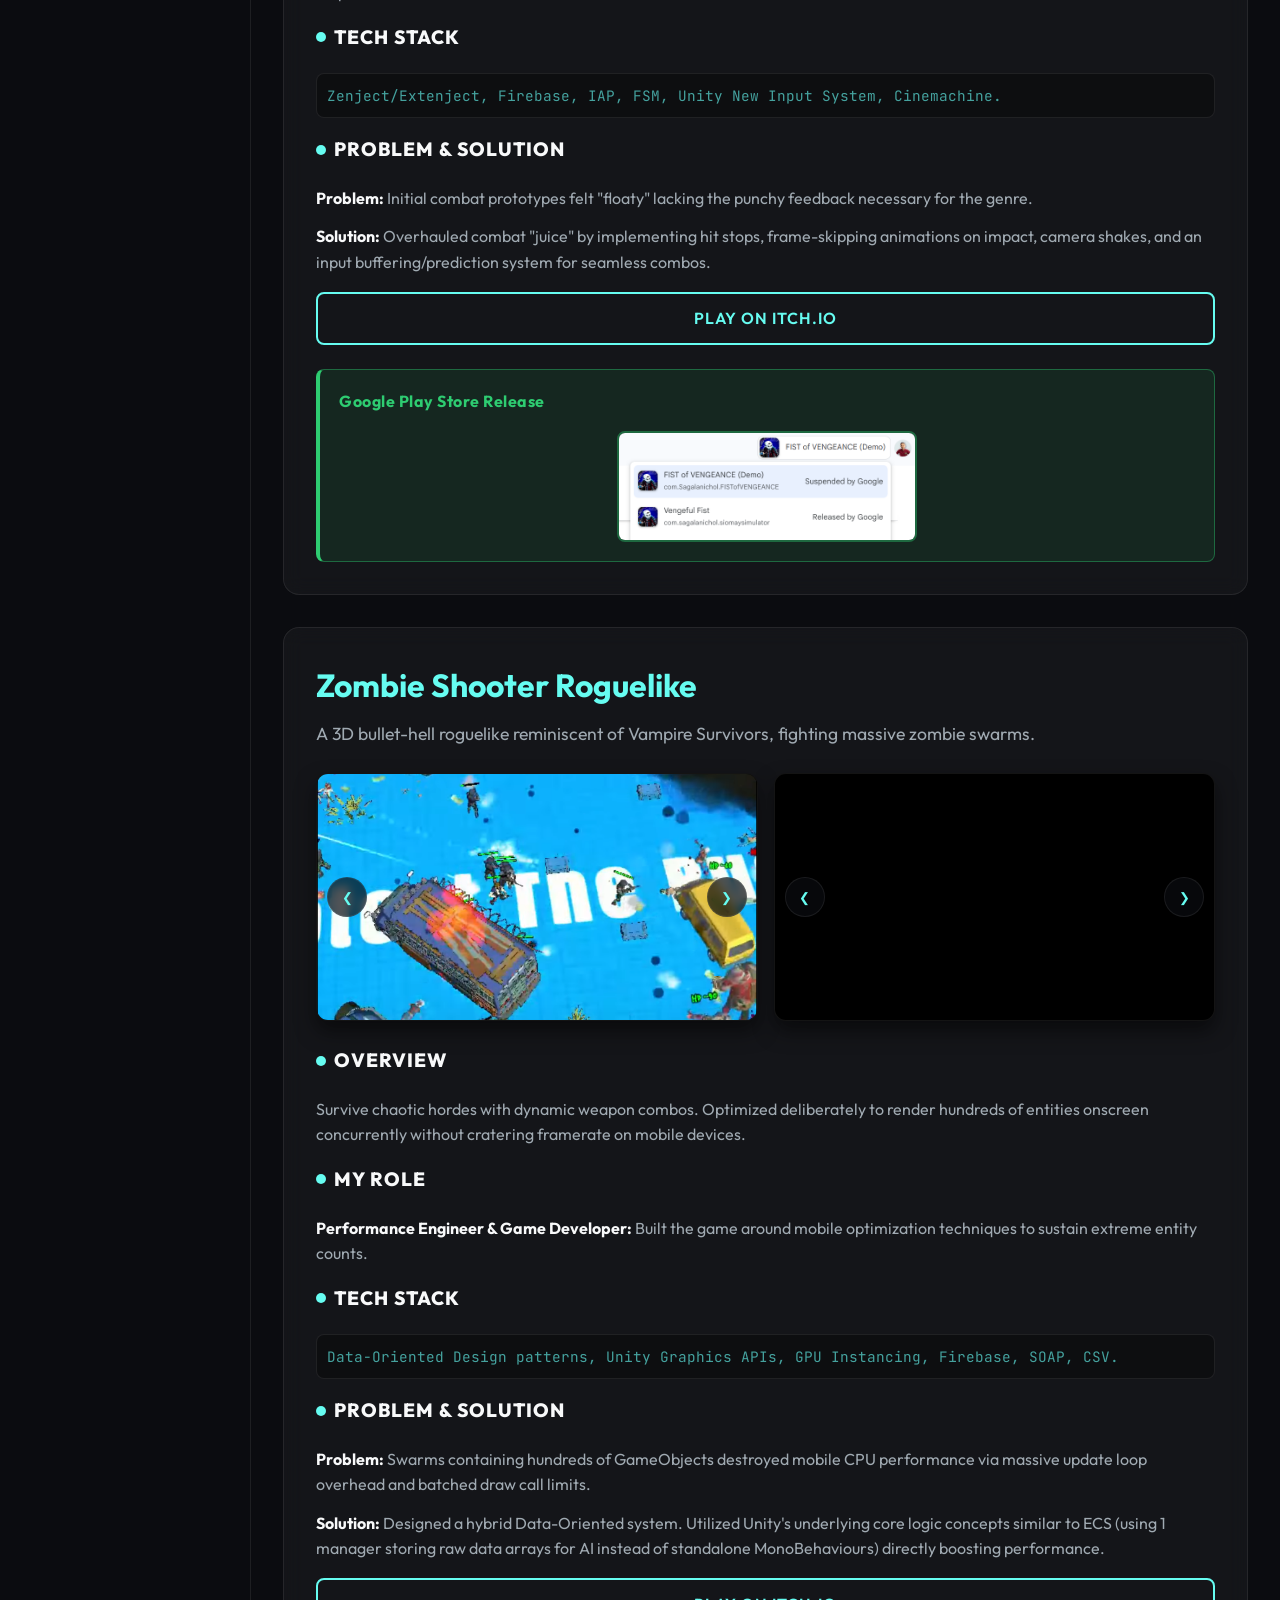
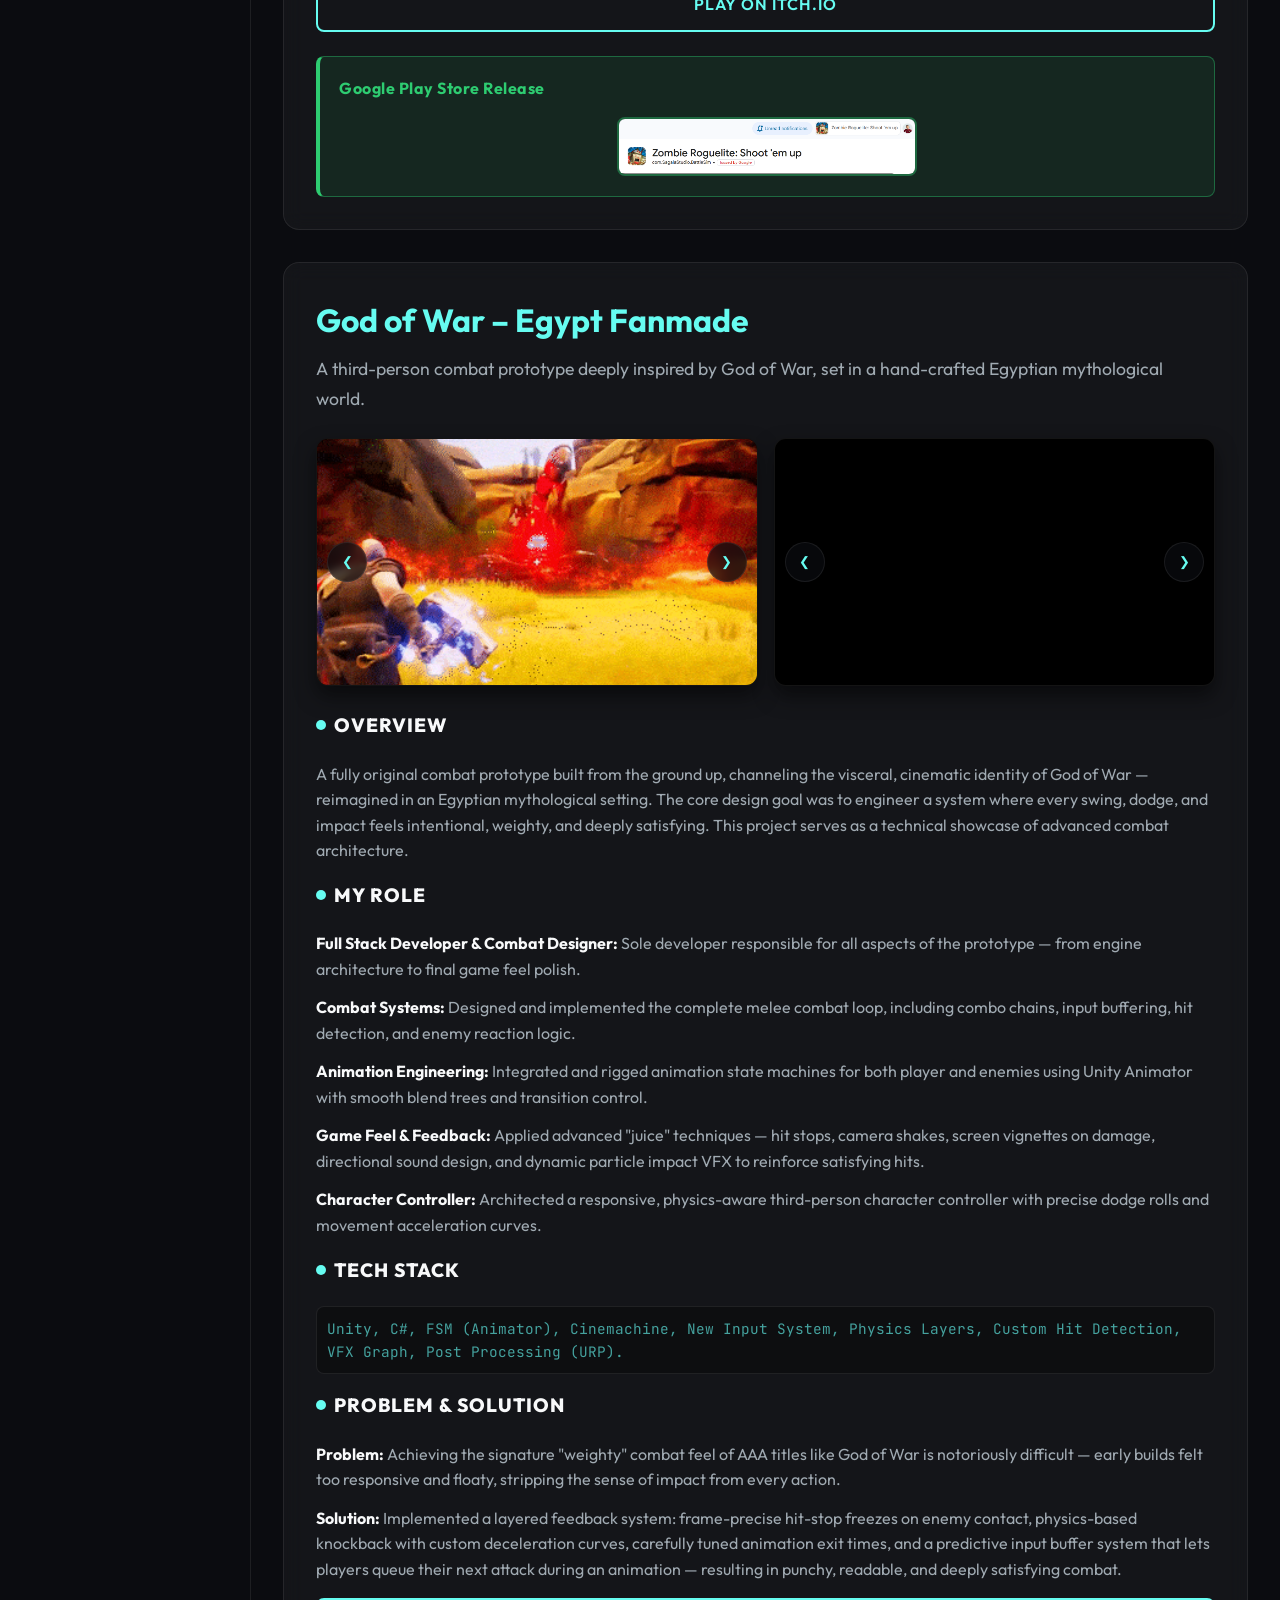
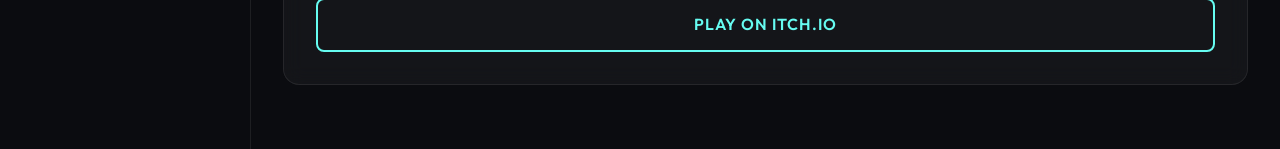
==== commit 1bf709ea: "ready portfolio" ====
--- a/index.html
+++ b/index.html
@@ -14,7 +14,7 @@
 <body>
 
     <!-- HERO SECTION with CONTACT BUTTONS -->
-    <header class="hero" id="home">
+    <header class="hero" id="home" data-home-link>
         <h1>NICHOLAS SAGALA</h1>
         <p>Professional Unity Developer & Technical Artist</p>
 
--- a/style.css
+++ b/style.css
@@ -58,11 +58,55 @@
     animation: fadeInDown 1s ease-out;
 }
 
+.hero[data-home-link] {
+    cursor: pointer;
+    transition: all 0.4s ease;
+    padding-bottom: 2rem;
+    border-radius: 0;
+    position: relative;
+}
+
+.hero[data-home-link]::after {
+    content: '';
+    position: absolute;
+    inset: 0;
+    border-radius: 0;
+    transition: all 0.4s ease;
+    pointer-events: none;
+}
+
+.hero[data-home-link]:hover::after {
+    background: rgba(255, 255, 255, 0.03);
+    box-shadow: 0 0 60px rgba(102, 252, 241, 0.06), inset 0 0 60px rgba(102, 252, 241, 0.02);
+}
+
+.hero[data-home-link]:hover h1 {
+    filter: brightness(1.4);
+    text-shadow: 0 0 30px rgba(102, 252, 241, 0.3);
+}
+
+.hero[data-home-link]:hover p {
+    color: var(--text-main);
+}
+
+.hero h1 {
+    font-size: 4rem;
+    font-weight: 800;
+    margin-bottom: 0.5rem;
+    background: var(--gradient);
+    -webkit-background-clip: text;
+    background-clip: text;
+    -webkit-text-fill-color: transparent;
+    animation: fadeInDown 1s ease-out;
+    transition: all 0.4s ease;
+}
+
 .hero p {
     font-size: 1.5rem;
     color: var(--text-muted);
     margin-bottom: 2rem;
     animation: fadeInUp 1s ease-out 0.2s both;
+    transition: color 0.4s ease;
 }
 
 .social-links {
@@ -709,6 +753,29 @@
     text-shadow: 0 0 20px rgba(0, 119, 255, 0.3);
 }
 
+.version-home-link {
+    display: flex;
+    align-items: center;
+    gap: 0.5rem;
+    padding: 0.7rem 1rem;
+    border-radius: 10px;
+    color: #e0eaff;
+    text-decoration: none;
+    font-size: 0.9rem;
+    font-weight: 600;
+    background: rgba(0, 119, 255, 0.08);
+    border: 1px solid rgba(0, 119, 255, 0.2);
+    transition: all 0.25s ease;
+    margin-bottom: 0.2rem;
+}
+
+.version-home-link:hover {
+    background: rgba(0, 119, 255, 0.2);
+    border-color: #4dabf7;
+    color: #fff;
+    box-shadow: 0 0 20px rgba(0, 119, 255, 0.2);
+}
+
 .version-list {
     display: flex;
     flex-direction: column;
